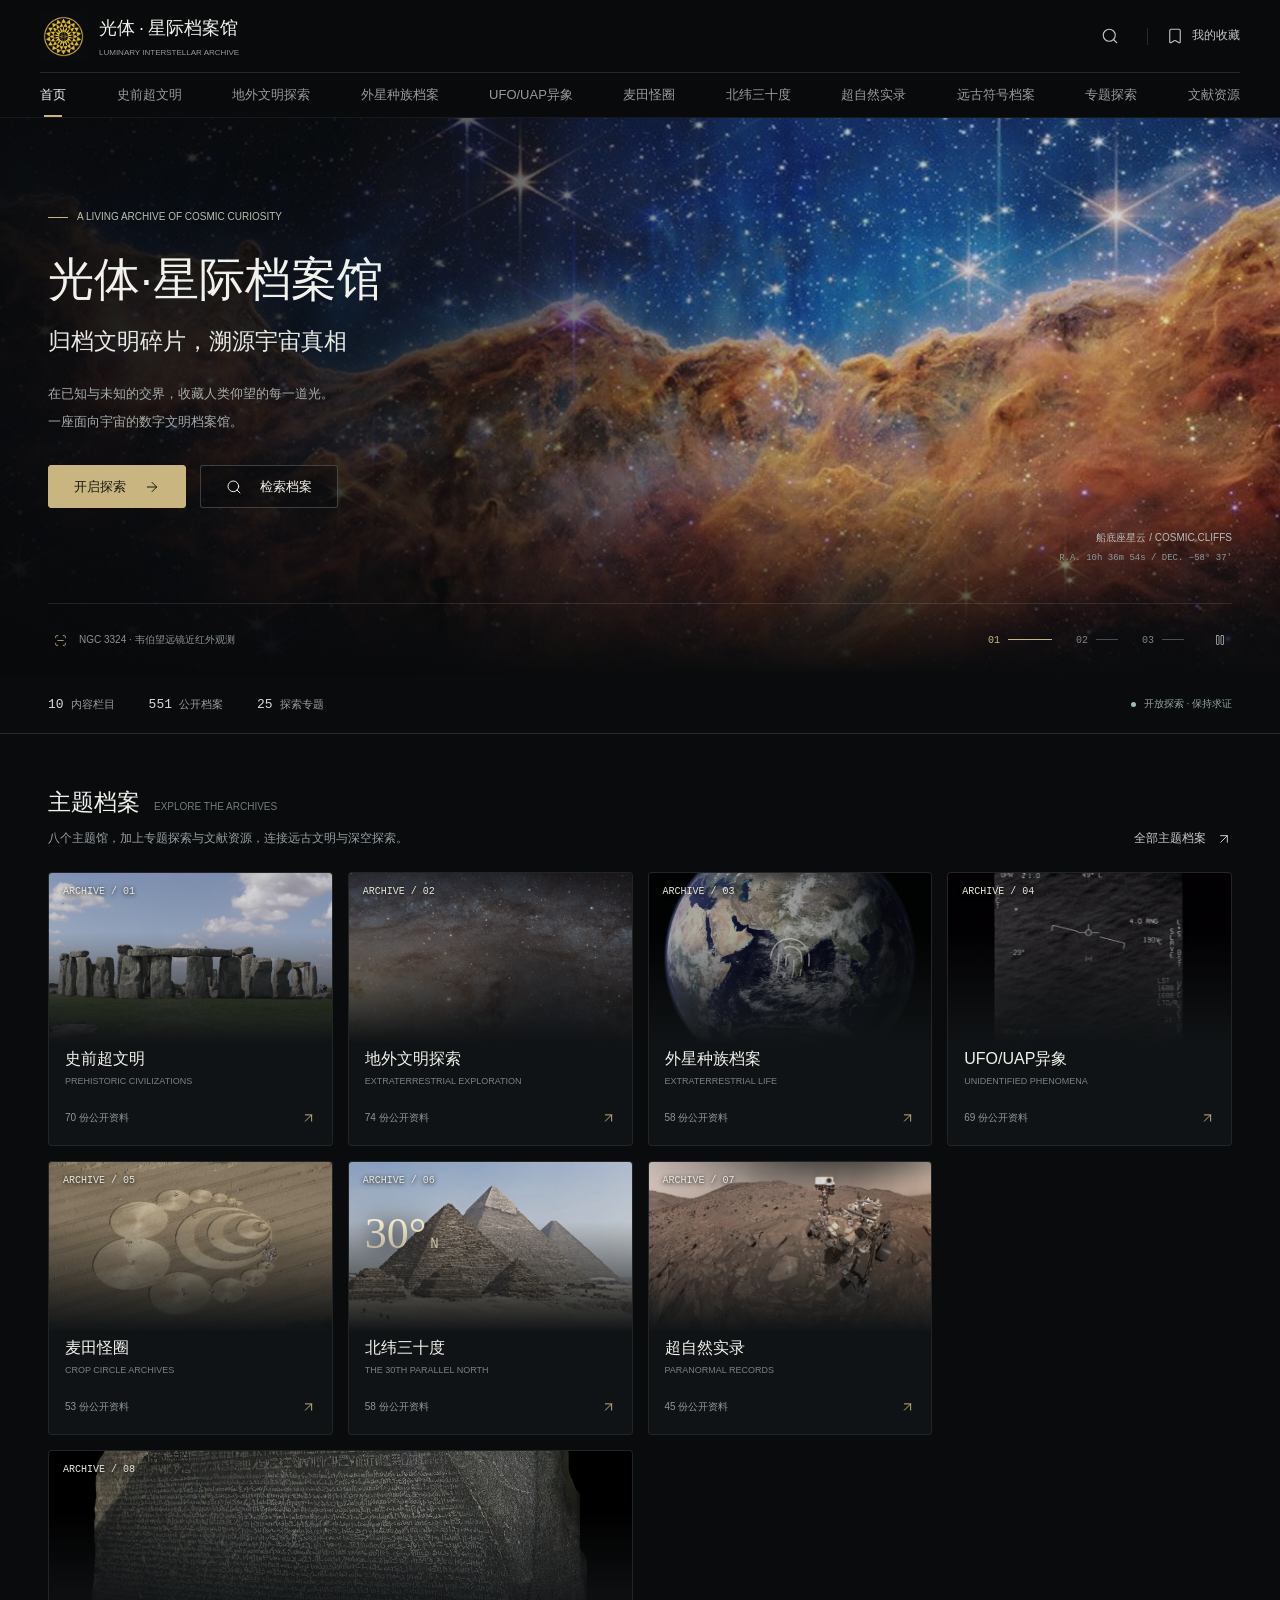
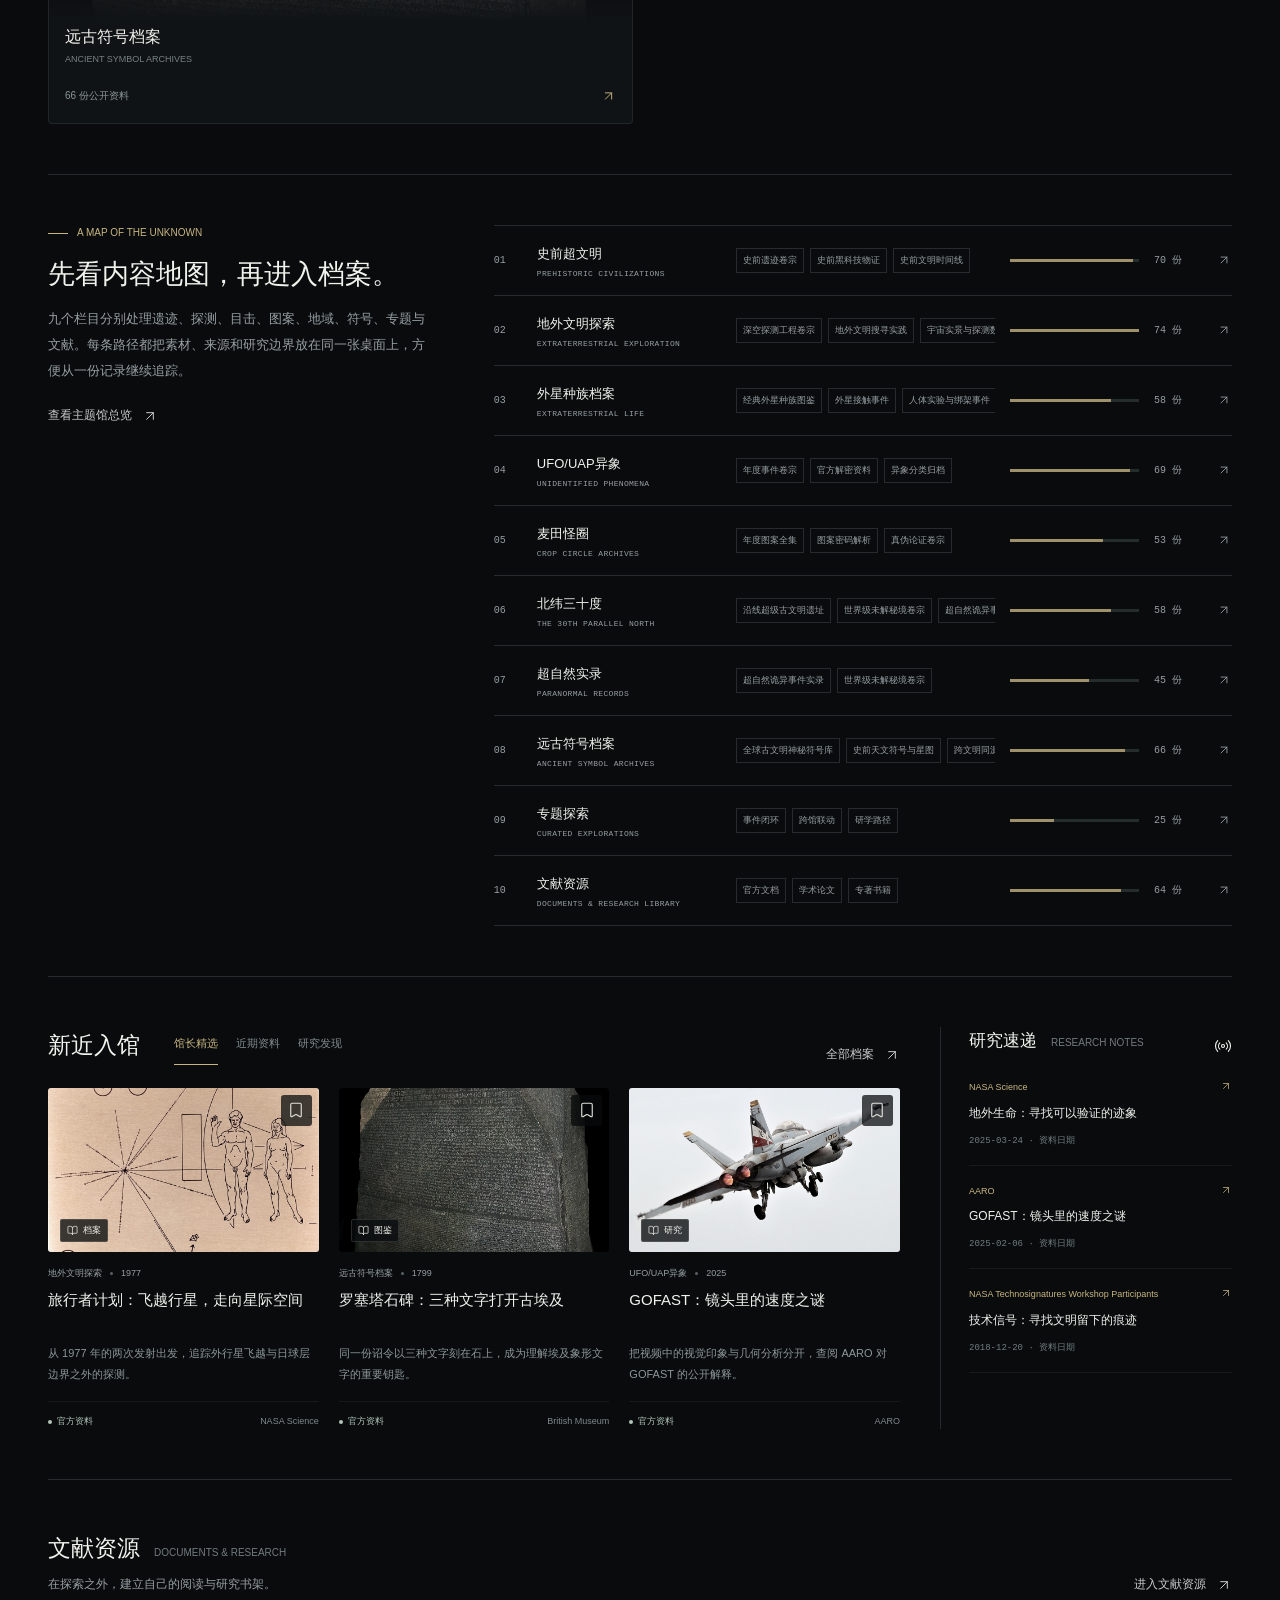
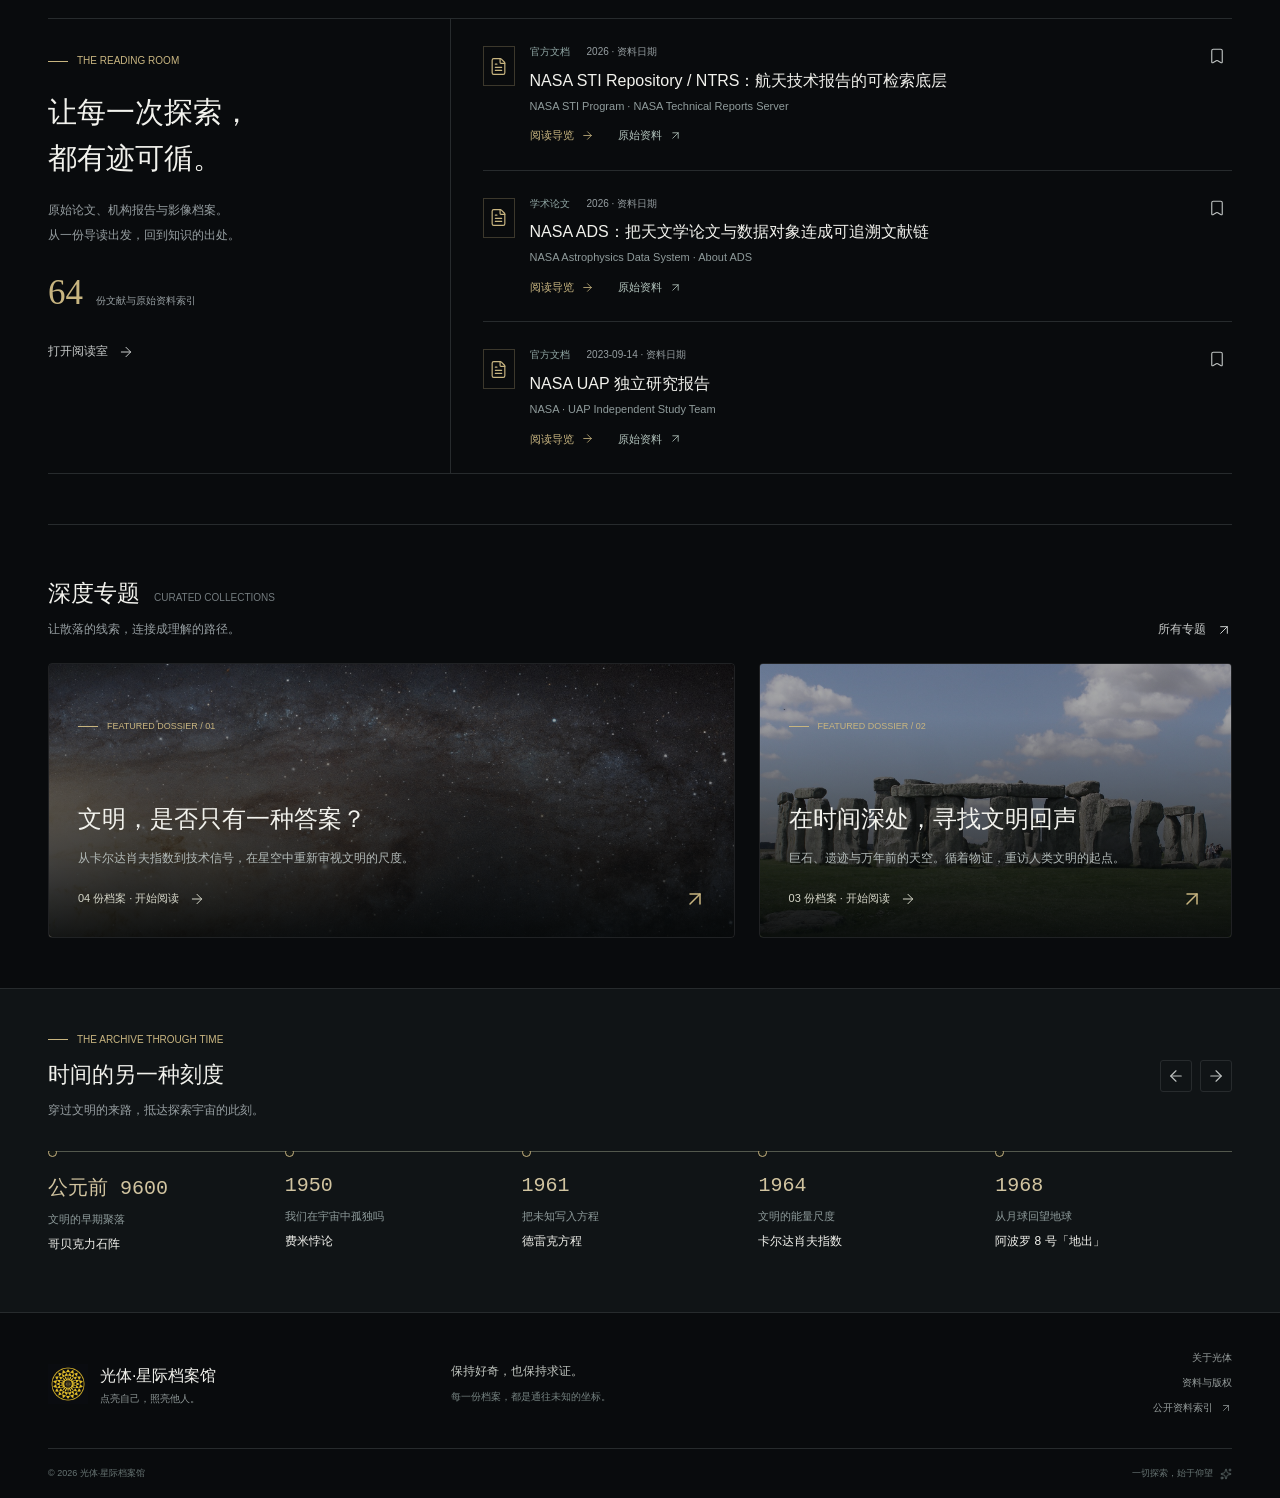
==== index.html @ 973d2d5c "批次I16：九分馆继续补强新增6条档案，全站达551条 - mysteries超自然实录馆 43→45：马托恩毒气狂人（群体心因经典教案）、弹簧腿杰克（报纸时代诞生的第一个都市传说） - beings" ====
<!doctype html>
<html lang="zh-CN">
  <head>
    <meta charset="UTF-8" />
    <meta name="viewport" content="width=device-width, initial-scale=1" />
    <meta name="theme-color" content="#090b0d" />
    <meta
      name="description"
      content="光体·星际档案馆。归档文明碎片，溯源宇宙真相。探索史前文明、地外生命、UAP 与宇宙研究的公开资料。"
    />
    <title>光体·星际档案馆 | LUMINARY INTERSTELLAR ARCHIVE</title>
    <link rel="icon" href="assets/logo.jpg" />
    <link rel="stylesheet" href="styles.css" />
    <script defer src="vendor/lucide.min.js"></script>
    <script defer src="data.js"></script>
    <script defer src="supplement.js"></script>
    <script defer src="content_core_fragment.js"></script>
    <script defer src="content-secondary.js"></script>
    <script defer src="content-coverage.js"></script>
    <script defer src="content-expansion-a.js"></script>
    <script defer src="content-expansion-b.js"></script>
    <script defer src="content-expansion-c.js"></script>
    <script defer src="content-expansion-d.js"></script>
    <script defer src="content-expansion-e.js"></script>
    <script defer src="content-expansion-f.js"></script>
    <script defer src="content-expansion-g.js"></script>
    <script defer src="content-expansion-h.js"></script>
    <script defer src="content-expansion-i.js"></script>
    <script defer src="content-expansion-j.js"></script>
    <script defer src="content-expansion-k.js"></script>
    <script defer src="content-expansion-l.js"></script>
    <script defer src="content-expansion-m.js"></script>
    <script defer src="content-expansion-n.js"></script>
    <script defer src="content-expansion-o.js"></script>
    <script defer src="content-expansion-p.js"></script>
    <script defer src="content-expansion-t.js"></script>
    <script defer src="content-expansion-u.js"></script>
    <script defer src="content-expansion-r.js"></script>
    <script defer src="content-expansion-s.js"></script>
    <script defer src="content-expansion-y.js"></script>
    <script defer src="content-expansion-f3.js"></script>
    <script defer src="content-expansion-z.js"></script>
    <script defer src="content-expansion-b2.js"></script>
    <script defer src="content-expansion-c3.js"></script>
    <script defer src="content-expansion-d3.js"></script>
    <script defer src="content-expansion-g3.js"></script>
    <script defer src="content-expansion-g4.js"></script>
    <script defer src="content-expansion-h3.js"></script>
    <script defer src="content-expansion-h4.js"></script>
    <script defer src="content-expansion-i1.js"></script>
    <script defer src="content-expansion-i2.js"></script>
    <script defer src="content-expansion-i3.js"></script>
    <script defer src="content-expansion-i4.js"></script>
    <script defer src="content-expansion-i5.js"></script>
    <script defer src="content-expansion-i6.js"></script>
    <script defer src="content-expansion-i7.js"></script>
    <script defer src="content-expansion-i8.js"></script>
    <script defer src="content-expansion-i9.js"></script>
    <script defer src="content-expansion-i10.js"></script>
    <script defer src="content-expansion-i11.js"></script>
    <script defer src="content-expansion-i12.js"></script>
    <script defer src="content-expansion-i13.js"></script>
    <script defer src="content-expansion-i14.js"></script>
    <script defer src="content-expansion-i15.js"></script>
    <script defer src="content-expansion-i16.js"></script>
    <script defer src="content-expansion-appendix-d3.js"></script>
    <script defer src="content-expansion-appendix-b2.js"></script>
    <script defer src="content-expansion-appendix-c3.js"></script>
    <script defer src="content-images-registry.js"></script>
    <script defer src="content-merge.js"></script>
    <script defer src="app.js"></script>
  </head>
  <body>
    <a class="skip-link" href="#main">跳至主要内容</a>
    <header class="site-header">
      <div class="header-inner">
        <a class="brand" href="#/" aria-label="光体星际档案馆首页"
          ><img
            src="assets/logo.jpg"
            alt="光体金色几何徽记"
            width="48"
            height="48"
          /><span
            ><strong>光体<span class="brand-dot">·</span>星际档案馆</strong
            ><small>LUMINARY INTERSTELLAR ARCHIVE</small></span
          ></a
        >
        <div class="header-tools">
          <button
            class="icon-button"
            data-action="search"
            title="搜索档案"
            aria-label="搜索档案"
          >
            <i data-lucide="search"></i></button
          ><span class="tool-divider"></span
          ><a class="collection-link" href="#/collection" aria-label="我的收藏" title="我的收藏"
            ><i data-lucide="bookmark"></i><span>我的收藏</span
            ><b id="bookmark-count" hidden>0</b></a
          ><button
            class="icon-button mobile-menu"
            data-action="menu"
            title="展开导航"
            aria-label="展开导航"
            aria-expanded="false"
            aria-controls="mobile-navigation"
          >
            <i data-lucide="menu"></i>
          </button>
        </div>
      </div>
      <nav class="desktop-nav" aria-label="主导航">
        <a href="#/" data-nav="home">首页</a>
        <a href="#/hall/ancient" data-nav="ancient">史前超文明</a>
        <a href="#/hall/theories" data-nav="theories">地外文明探索</a>
        <a href="#/hall/beings" data-nav="beings">外星种族档案</a>
        <a href="#/hall/uap" data-nav="uap">UFO/UAP异象</a>
        <a href="#/hall/circles" data-nav="circles">麦田怪圈</a>
        <a href="#/hall/latitude30" data-nav="latitude30">北纬三十度</a>
        <a href="#/hall/mysteries" data-nav="mysteries">超自然实录</a>
        <a href="#/hall/symbols" data-nav="symbols">远古符号档案</a>
        <a href="#/topics" data-nav="topics">专题探索</a>
        <a href="#/library" data-nav="library">文献资源</a>
      </nav>
      <nav id="mobile-navigation" class="mobile-nav" aria-label="移动导航" hidden>
        <a href="#/" data-nav="home">首页</a>
        <a href="#/hall/ancient" data-nav="ancient">史前超文明</a>
        <a href="#/hall/theories" data-nav="theories">地外文明探索</a>
        <a href="#/hall/beings" data-nav="beings">外星种族档案</a>
        <a href="#/hall/uap" data-nav="uap">UFO/UAP异象</a>
        <a href="#/hall/circles" data-nav="circles">麦田怪圈</a>
        <a href="#/hall/latitude30" data-nav="latitude30">北纬三十度</a>
        <a href="#/hall/mysteries" data-nav="mysteries">超自然实录</a>
        <a href="#/hall/symbols" data-nav="symbols">远古符号档案</a>
        <a href="#/topics" data-nav="topics">专题探索</a>
        <a href="#/library" data-nav="library">文献资源</a>
      </nav>
    </header>
    <main id="main" tabindex="-1"></main>
    <footer class="site-footer">
      <div class="wrap footer-main">
        <a class="brand footer-brand" href="#/"
          ><img src="assets/logo.jpg" alt="" width="40" height="40" /><span
            ><strong>光体·星际档案馆</strong
            ><small>点亮自己，照亮他人。</small></span
          ></a
        >
        <p>
          保持好奇，也保持求证。<br /><span
            >每一份档案，都是通往未知的坐标。</span
          >
        </p>
        <div class="footer-links">
          <button data-action="about">关于光体</button
          ><button data-action="sources">资料与版权</button
          ><a href="#/library"
            >公开资料索引 <i data-lucide="arrow-up-right"></i
          ></a>
        </div>
      </div>
      <div class="wrap footer-bottom">
        <span>© 2026 光体·星际档案馆</span
        ><span>一切探索，始于仰望 <i data-lucide="sparkles"></i></span>
      </div>
    </footer>
    <dialog
      id="search-dialog"
      class="search-dialog"
      aria-labelledby="search-heading"
    >
      <div class="dialog-heading">
        <h2 id="search-heading">检索星际档案</h2>
        <button
          class="icon-button"
          data-action="close-dialog"
          aria-label="关闭搜索"
          title="关闭"
        >
          <i data-lucide="x"></i>
        </button>
      </div>
      <form id="search-form" class="search-form">
        <i data-lucide="search"></i
        ><input
          id="search-input"
          type="search"
          name="q"
          placeholder="搜索文明、事件、研究或关键词"
          autocomplete="off"
          aria-label="搜索关键词"
        /><button
          type="submit"
          class="icon-button"
          aria-label="提交搜索"
          title="搜索"
        >
          <i data-lucide="arrow-right"></i>
        </button>
      </form>
      <div id="search-content"></div>
    </dialog>
    <dialog id="info-dialog" class="info-dialog" aria-labelledby="info-title">
      <div class="dialog-heading">
        <h2 id="info-title"></h2>
        <button
          class="icon-button"
          data-action="close-dialog"
          aria-label="关闭"
          title="关闭"
        >
          <i data-lucide="x"></i>
        </button>
      </div>
      <div id="info-content"></div>
    </dialog>
    <dialog id="media-dialog" class="media-dialog" aria-label="档案图像预览">
      <button
        class="icon-button"
        data-action="close-dialog"
        title="关闭图片"
        aria-label="关闭图片"
      >
        <i data-lucide="x"></i></button
      ><img id="media-image" src="assets/nebula.jpg" alt="" width="1200" height="800" />
      <p id="media-caption"></p>
    </dialog>
    <div id="toast" class="toast" role="status" aria-live="polite"></div>
  <button id="back-to-top" aria-label="返回顶部" title="返回顶部" hidden>↑</button>
  </body>
</html>
---- styles.css ----
@font-face {
  font-family: ArchiveSans;
  src: local("Microsoft YaHei");
  font-display: swap;
}
:root {
  color-scheme: dark;
  --bg: #090b0d;
  --surface: #101315;
  --raised: #171b1e;
  --line: #272b2d;
  --text: #f2f2ed;
  --muted: #979fa2;
  --gold: #c8b580;
  --cyan: #9fbeb8;
  --font: Inter, "Segoe UI", ArchiveSans, "PingFang SC", sans-serif;
}
* {
  box-sizing: border-box;
}
html {
  scroll-behavior: smooth;
  scroll-padding-top: 100px;
}
body {
  margin: 0;
  background: var(--bg);
  color: var(--text);
  font-family: var(--font);
  font-size: 14px;
  line-height: 1.65;
  letter-spacing: 0;
  overflow-x: hidden;
}
button,
input,
select,
textarea {
  font: inherit;
}
a {
  color: inherit;
  text-decoration: none;
}
button {
  cursor: pointer;
  color: inherit;
  background: none;
  border: 0;
}
img {
  display: block;
  width: 100%;
  object-fit: cover;
}
button,
a,
input,
select,
textarea {
  -webkit-tap-highlight-color: transparent;
}
button,
a {
  touch-action: manipulation;
}
button:focus-visible,
a:focus-visible,
input:focus-visible,
select:focus-visible,
textarea:focus-visible {
  outline: 2px solid var(--gold);
  outline-offset: 5px;
}
button:disabled {
  opacity: 0.35;
  cursor: default;
}
::selection {
  background: #716845;
  color: #fff;
}
[hidden] {
  display: none !important;
}
h1,
h2,
h3,
p {
  margin: 0;
}
h1,
h2,
h3 {
  font-weight: 500;
  text-wrap: balance;
  overflow-wrap: anywhere;
}
i,
svg {
  flex-shrink: 0;
}
svg {
  width: 18px;
  height: 18px;
  stroke-width: 1.5;
}
.wrap {
  width: min(1280px, calc(100% - 96px));
  margin: 0 auto;
}
.muted {
  color: var(--muted);
}
.eyebrow {
  font-size: 10px;
  color: var(--gold);
  display: flex;
  align-items: center;
  gap: 9px;
}
.eyebrow::before {
  content: "";
  display: block;
  width: 20px;
  height: 1px;
  background: var(--gold);
}
.text-link {
  display: inline-flex;
  align-items: center;
  gap: 10px;
  font-size: 12px;
  color: #c9cccb;
}
.text-link:hover {
  color: var(--gold);
}
.text-link svg {
  width: 16px;
}
.icon-button {
  display: inline-flex;
  align-items: center;
  justify-content: center;
  width: 38px;
  height: 38px;
  flex-shrink: 0;
  border: 1px solid transparent;
  border-radius: 3px;
  color: #bfc3c2;
}
.icon-button:hover {
  background: #ffffff0a;
  color: var(--gold);
  border-color: #ffffff14;
}
.button {
  display: inline-flex;
  min-height: 43px;
  justify-content: center;
  align-items: center;
  gap: 18px;
  padding: 9px 20px;
  border: 1px solid #777363;
  border-radius: 3px;
  font-size: 13px;
  transition:
    background 0.2s,
    color 0.2s;
}
.button.primary {
  background: var(--gold);
  border-color: var(--gold);
  color: #171911;
}
.button.primary:hover {
  background: #e1cea0;
}
.button.ghost {
  background: #090b0d70;
  border-color: #858c8b66;
}
.button.ghost:hover {
  background: #24282a;
}
.button svg {
  width: 16px;
}
.skip-link {
  position: fixed;
  top: -100px;
  left: 20px;
  background: var(--gold);
  color: #000;
  padding: 10px 20px;
  z-index: 100;
}
.skip-link:focus {
  top: 10px;
}
.site-header {
  background: #090b0df5;
  border-bottom: 1px solid #ffffff10;
  position: sticky;
  top: 0;
  z-index: 40;
  backdrop-filter: blur(18px);
}
.header-inner {
  height: 72px;
  display: flex;
  align-items: center;
  justify-content: space-between;
  gap: 30px;
  width: min(1392px, calc(100% - 80px));
  margin: auto;
}
.brand {
  display: flex;
  align-items: center;
  gap: 12px;
  white-space: nowrap;
}
.brand > img {
  width: 47px;
  height: 47px;
  mix-blend-mode: screen;
}
.brand > span {
  display: flex;
  flex-direction: column;
  gap: 4px;
}
.brand strong {
  font-size: 18px;
  font-weight: 500;
}
.brand small {
  font-size: 8px;
  color: #989a92;
  line-height: 1.2;
}
.brand-dot {
  padding: 0 4px;
}
.desktop-nav {
  display: flex;
  justify-content: space-between;
  gap: 16px;
  width: min(1392px, calc(100% - 80px));
  height: 45px;
  margin: auto;
  border-top: 1px solid var(--line);
}
.desktop-nav a {
  font-size: 13px;
  white-space: nowrap;
  color: #969b9d;
  position: relative;
  display: flex;
  align-items: center;
}
.desktop-nav a:hover,
.desktop-nav a.active {
  color: var(--text);
}
.desktop-nav a.active:after {
  content: "";
  position: absolute;
  bottom: 0;
  left: calc(50% - 9px);
  width: 18px;
  height: 2px;
  background: var(--gold);
}
.header-tools {
  display: flex;
  align-items: center;
  gap: 18px;
}
.tool-divider {
  width: 1px;
  height: 17px;
  background: var(--line);
}
.collection-link {
  display: flex;
  gap: 8px;
  align-items: center;
  font-size: 12px;
  color: #c2c5c3;
}
.collection-link b {
  font-size: 10px;
  color: var(--gold);
}
.mobile-menu {
  display: none;
}
.mobile-nav {
  border-top: 1px solid var(--line);
  padding: 12px 24px;
  display: grid;
  grid-template-columns: repeat(2, minmax(0, 1fr));
  gap: 2px 16px;
  max-height: calc(100svh - 70px);
  overflow-y: auto;
}
.mobile-nav a {
  font-size: 13px;
  color: var(--muted);
  padding: 12px 8px;
  min-width: 0;
  border-bottom: 1px solid var(--line);
}
.mobile-nav a.active { color: var(--gold); }
.hero {
  position: relative;
  min-height: 370px;
  height: clamp(370px, 62svh, 620px);
  isolation: isolate;
  overflow: hidden;
  background: #07090b;
}
.hero-photo {
  position: absolute;
  inset: 0;
  height: 100%;
  width: 100%;
  z-index: -3;
  object-fit: cover;
  object-position: center 45%;
  animation: slow-pan 25s ease-in-out infinite alternate;
}
.hero:before {
  content: "";
  position: absolute;
  inset: 0;
  z-index: -2;
  background:
    linear-gradient(
      90deg,
      #07090bef 0%,
      #07090bc4 28%,
      #07090b35 63%,
      #07090b16 100%
    ),
    linear-gradient(0deg, #090b0d 0%, transparent 35%, #090b0d10 100%);
}
.hero-content {
  height: 100%;
  display: flex;
  flex-direction: column;
  justify-content: center;
  padding-top: 8px;
  padding-bottom: 85px;
  position: relative;
}
.hero .eyebrow {
  color: #babeac;
  font-size: 10px;
  margin-bottom: 23px;
}
.hero h1 {
  font-size: 46px;
  line-height: 1.35;
  font-weight: 500;
  max-width: 720px;
}
.hero-slogan {
  font-size: 23px;
  font-weight: 300;
  color: #e7e9e5;
  margin-top: 12px;
}
.hero-description {
  font-size: 13px;
  color: #a5acab;
  margin-top: 20px;
  line-height: 2.1;
  max-width: 400px;
}
.hero-actions {
  display: flex;
  gap: 14px;
  margin-top: 30px;
}
.hero-actions .button {
  min-width: 138px;
}
.hero-meta {
  position: absolute;
  right: 0;
  bottom: 110px;
  display: flex;
  flex-direction: column;
  text-align: right;
  color: #b7beb9;
  font-size: 10px;
  gap: 5px;
}
.hero-meta span {
  font-family: Consolas, monospace;
  color: #8b999c;
  font-size: 9px;
}
.hero-bottom {
  position: absolute;
  bottom: 0;
  left: 0;
  right: 0;
  display: flex;
  justify-content: space-between;
  align-items: center;
  border-top: 1px solid #ffffff1b;
  padding: 22px 0;
}
.hero-caption {
  font-size: 10px;
  color: #8b9394;
  display: flex;
  align-items: center;
  gap: 12px;
}
.hero-caption svg {
  width: 13px;
  height: 13px;
  color: var(--gold);
}
.slide-controls {
  display: flex;
  gap: 24px;
  align-items: center;
}
.slide-button {
  font:
    10px Consolas,
    monospace;
  color: #7c8587;
  padding: 8px 0;
  position: relative;
}
.slide-button:after {
  content: "";
  height: 1px;
  width: 22px;
  display: inline-block;
  background: #465050;
  margin-left: 8px;
  vertical-align: middle;
}
.slide-button.active {
  color: var(--gold);
}
.slide-button.active:after {
  background: var(--gold);
  width: 44px;
}
.pause-slide {
  width: 24px;
  height: 28px;
}
.pause-slide svg {
  width: 12px;
  height: 12px;
}
.hero-marker {
  position: absolute;
  right: 12%;
  top: 27%;
  height: 22px;
  width: 22px;
  border: 1px solid #ffffff28;
  border-radius: 50%;
  display: grid;
  place-items: center;
  color: #ffffff70;
}
.hero-marker svg {
  width: 11px;
  height: 11px;
}
.hero-marker:after {
  content: "NGC 3324";
  position: absolute;
  left: 31px;
  top: 0;
  white-space: nowrap;
  font:
    9px Consolas,
    monospace;
  color: #cad5d080;
}
.index-strip {
  border-bottom: 1px solid var(--line);
}
.index-inner {
  display: flex;
  align-items: center;
  justify-content: space-between;
  min-height: 57px;
  gap: 25px;
}
.index-stats {
  display: flex;
  align-items: center;
  gap: 34px;
  font-size: 11px;
  color: var(--muted);
}
.index-stats b {
  font-family: Consolas, monospace;
  font-size: 13px;
  color: #dbded8;
  font-weight: 400;
  padding-right: 7px;
}
.archive-status {
  display: flex;
  gap: 8px;
  align-items: center;
  color: #94a69f;
  font-size: 10px;
}
.status-dot {
  width: 5px;
  height: 5px;
  border-radius: 50%;
  background: #9ebdae;
}
.section {
  padding: 50px 0;
}
.section-heading {
  display: flex;
  justify-content: space-between;
  align-items: flex-end;
  gap: 20px;
  margin-bottom: 23px;
}
.section-heading h2 {
  font-size: 23px;
  display: flex;
  align-items: baseline;
  gap: 14px;
}
.section-heading h2 small {
  color: #737b7e;
  font-size: 10px;
  font-weight: 400;
}
.section-heading p {
  font-size: 12px;
  color: var(--muted);
  margin-top: 7px;
}
.hall-grid {
  display: grid;
  grid-template-columns: repeat(4, minmax(0, 1fr));
  gap: 15px;
}
.hall-card {
  position: relative;
  min-width: 0;
  overflow: hidden;
  border-radius: 4px;
  background: var(--surface);
  border: 1px solid #ffffff13;
  min-height: 260px;
  transition:
    transform 0.25s,
    border-color 0.25s;
}
.hall-card:hover {
  transform: translateY(-5px);
  border-color: #b1a17470;
}
.hall-photo {
  height: 149px;
  overflow: hidden;
  position: relative;
}
.hall-photo:after {
  content: "";
  position: absolute;
  inset: 0;
  background: linear-gradient(0deg, var(--surface), transparent 65%);
}
.hall-photo img {
  height: 100%;
  filter: saturate(0.6) brightness(0.86);
  transition: transform 0.6s;
}
.hall-card:hover img {
  transform: scale(1.06);
  filter: saturate(0.85) brightness(1);
}
.hall-number {
  position: absolute;
  left: 14px;
  top: 13px;
  font:
    10px Consolas,
    monospace;
  color: #e7e7db;
  z-index: 1;
  text-shadow: 0 1px 4px black;
}
.hall-photo .hall-symbol {
  position: absolute;
  inset: 0;
  display: grid;
  place-items: center;
  background: #090b0d32;
}
.hall-symbol svg {
  width: 46px;
  height: 46px;
  color: #d5d8cbaa;
  stroke-width: 0.8;
}
.hall-body {
  padding: 2px 16px 18px;
  position: relative;
}
.hall-body h3 {
  font-size: 15px;
  line-height: 1.7;
}
.hall-body > p {
  font-size: 9px;
  color: #778183;
  margin-top: 2px;
}
.hall-footer {
  display: flex;
  justify-content: space-between;
  align-items: center;
  font-size: 10px;
  color: #8c9797;
  margin-top: 20px;
}
.hall-footer svg {
  width: 15px;
  color: var(--gold);
}
.section-rule {
  border-top: 1px solid var(--line);
}
.hall-latitude {
  position: absolute;
  top: 46px;
  left: 16px;
  font:
    44px Georgia,
    serif;
  color: #f4e8c8;
  text-shadow: 0 2px 22px #000;
}
.hall-latitude small {
  font:
    14px Consolas,
    monospace;
  margin-left: 4px;
}
.library-overview {
  display: grid;
  grid-template-columns: 0.85fr 1.65fr;
  border-top: 1px solid var(--line);
  border-bottom: 1px solid var(--line);
}
.library-editorial {
  padding: 34px 38px 34px 0;
  border-right: 1px solid var(--line);
}
.library-editorial h3 {
  font-size: 29px;
  line-height: 1.6;
  margin-top: 19px;
}
.library-editorial > p {
  font-size: 12px;
  color: var(--muted);
  line-height: 2.1;
  margin-top: 17px;
}
.library-total {
  display: flex;
  align-items: baseline;
  gap: 13px;
  margin: 24px 0 26px;
}
.library-total strong {
  font:
    35px Georgia,
    serif;
  color: var(--gold);
}
.library-total span {
  font-size: 10px;
  color: var(--muted);
}
.library-featured {
  padding-left: 32px;
  display: grid;
}
.document-card {
  display: flex;
  align-items: flex-start;
  gap: 20px;
  padding: 26px 0;
  border-bottom: 1px solid var(--line);
  position: relative;
}
.document-card:last-child {
  border-bottom: 0;
}
.document-symbol {
  color: var(--gold);
  width: 39px;
  height: 48px;
  border: 1px solid #c8b58044;
  display: grid;
  place-items: center;
  flex-shrink: 0;
  margin-top: 2px;
}
.document-symbol svg {
  width: 19px;
  height: 19px;
}
.document-content {
  flex: 1;
  min-width: 0;
}
.document-meta {
  font-size: 10px;
  color: #91a7a5;
  display: flex;
  gap: 17px;
  align-items: center;
}
.document-meta > span:last-child {
  color: var(--muted);
}
.document-card h3 {
  font-size: 18px;
  line-height: 1.7;
  margin: 8px 0 5px;
}
.document-card h3 a:hover {
  color: var(--gold);
}
.document-source {
  color: #8f9b9b;
  font-size: 11px;
  line-height: 1.8;
  overflow-wrap: anywhere;
}
.document-summary {
  margin-top: 13px;
  color: #a4b1af;
  font-size: 12px;
  line-height: 2;
  max-width: 750px;
}
.document-actions {
  display: flex;
  flex-wrap: wrap;
  gap: 24px;
  margin-top: 15px;
}
.document-actions a {
  display: inline-flex;
  gap: 7px;
  align-items: center;
  font-size: 11px;
  color: var(--gold);
}
.document-actions a:last-child {
  color: #b3c4bd;
}
.document-actions a:hover {
  color: #f3e2b4;
}
.document-actions svg {
  width: 13px;
  height: 13px;
}
.document-card > .bookmark-button {
  margin: -3px 0 0 3px;
  width: 30px;
  height: 30px;
}
.document-card.compact {
  padding: 25px 0;
  gap: 15px;
}
.document-card.compact h3 {
  font-size: 16px;
  margin: 6px 0 3px;
}
.document-card.compact .document-actions {
  margin-top: 10px;
}
.document-card.compact .document-symbol {
  width: 32px;
  height: 40px;
}
.document-list {
  border-top: 1px solid var(--line);
}
.catalog-nav .catalog-library-link {
  margin-top: 15px;
  border-top: 1px solid var(--line);
  padding-top: 20px;
}
.catalog-library-link svg {
  width: 14px;
  height: 14px;
}
.latitude-introduction {
  margin-top: 28px;
  display: grid;
  grid-template-columns: 250px 1fr;
  border: 1px solid var(--line);
  border-radius: 4px;
  background: #101618;
  overflow: hidden;
}
.latitude-coordinate {
  padding: 30px;
  display: flex;
  flex-direction: column;
  justify-content: center;
  gap: 17px;
  background:
    linear-gradient(135deg, #162127cc, #0b1015dd),
    url("assets/earth.jpg") center/cover;
  border-right: 1px solid var(--line);
}
.latitude-coordinate > span {
  font-size: 10px;
  color: #acb6b0;
}
.latitude-coordinate > span:first-child {
  font-family: Consolas, monospace;
  color: var(--gold);
}
.latitude-coordinate strong {
  font:
    66px Georgia,
    serif;
  color: #ded1ac;
}
.latitude-coordinate strong small {
  font:
    23px Consolas,
    monospace;
  margin-left: 8px;
}
.latitude-context {
  padding: 30px 34px;
}
.latitude-context h2 {
  font-size: 23px;
  margin-top: 14px;
}
.latitude-context > p {
  max-width: 770px;
  color: #9caeaa;
  font-size: 12px;
  line-height: 2.1;
  margin-top: 12px;
}
.latitude-stops {
  display: flex;
  gap: 22px;
  flex-wrap: wrap;
  margin-top: 22px;
}
.latitude-stops a {
  display: flex;
  align-items: center;
  gap: 6px;
  color: var(--gold);
  font-size: 11px;
}
.latitude-stops svg {
  width: 13px;
  height: 13px;
}
@media (max-width: 960px) {
  .library-overview {
    grid-template-columns: 0.9fr 1.5fr;
  }
  .library-editorial {
    padding-right: 25px;
  }
  .library-editorial h3 {
    font-size: 25px;
  }
  .library-featured {
    padding-left: 24px;
  }
  .document-card.compact h3 {
    font-size: 14px;
  }
  .document-card.compact .document-symbol {
    display: none;
  }
  .latitude-introduction {
    grid-template-columns: 200px 1fr;
  }
  .latitude-context {
    padding: 25px;
  }
}
@media (max-width: 700px) {
  .library-overview {
    grid-template-columns: 1fr;
  }
  .library-editorial {
    padding: 25px 0;
    border-right: 0;
    border-bottom: 1px solid var(--line);
  }
  .library-editorial h3 {
    font-size: 25px;
    margin-top: 15px;
  }
  .library-editorial > p {
    font-size: 11px;
    margin-top: 13px;
  }
  .library-total {
    margin: 18px 0 20px;
  }
  .library-total strong {
    font-size: 28px;
  }
  .library-featured {
    padding-left: 0;
  }
  .document-card,
  .document-card.compact {
    gap: 10px;
    padding: 23px 0;
  }
  .document-card h3,
  .document-card.compact h3 {
    font-size: 14px;
  }
  .document-meta {
    gap: 13px;
    font-size: 9px;
  }
  .document-card .document-symbol {
    display: none;
  }
  .document-card .document-source {
    font-size: 10px;
  }
  .document-actions {
    gap: 20px;
  }
  .document-actions a {
    font-size: 10px;
  }
  .document-summary {
    font-size: 11px;
  }
  .document-card > .bookmark-button {
    width: 27px;
    height: 27px;
  }
  .catalog-nav .catalog-library-link {
    margin: 0;
    border-top: 0;
    padding-top: 7px;
    gap: 6px;
  }
  .latitude-introduction {
    grid-template-columns: 1fr;
    margin-top: 20px;
  }
  .latitude-coordinate {
    padding: 22px;
    border-right: 0;
    border-bottom: 1px solid var(--line);
    gap: 10px;
  }
  .latitude-coordinate strong {
    font-size: 50px;
  }
  .latitude-context {
    padding: 22px;
  }
  .latitude-context h2 {
    font-size: 18px;
  }
  .latitude-context > p {
    font-size: 11px;
  }
  .latitude-stops {
    gap: 15px;
    margin-top: 17px;
  }
  .latitude-stops a {
    font-size: 10px;
  }
}
.home-columns {
  display: grid;
  grid-template-columns: minmax(0, 1fr) 292px;
  gap: 40px;
}
.feed-title {
  display: flex;
  align-items: center;
  gap: 14px;
}
.feed-tabs {
  display: flex;
  gap: 18px;
  margin-left: 20px;
  align-self: stretch;
}
.feed-tabs button {
  font-size: 11px;
  color: #828b8c;
  border-bottom: 1px solid transparent;
  padding: 0 0 4px;
}
.feed-tabs button.active {
  color: var(--gold);
  border-color: var(--gold);
}
.card-grid {
  display: grid;
  grid-template-columns: repeat(3, minmax(0, 1fr));
  gap: 20px;
}
.archive-card {
  min-width: 0;
  position: relative;
}
.archive-image-link {
  position: relative;
  display: block;
  overflow: hidden;
  border-radius: 3px;
  background: #15191b;
  aspect-ratio: 1.65;
}
.archive-image-link > img {
  height: 100%;
  filter: saturate(0.7);
  transition: transform 0.5s;
}
.archive-image-link:hover > img {
  transform: scale(1.045);
}
.image-type {
  position: absolute;
  left: 12px;
  bottom: 10px;
  background: #0a0d0fc9;
  border: 1px solid #ffffff20;
  padding: 3px 6px;
  font-size: 9px;
  display: flex;
  align-items: center;
  gap: 5px;
  border-radius: 2px;
}
.image-type svg {
  width: 11px;
  height: 11px;
}
.archive-card > .bookmark-button {
  position: absolute;
  right: 7px;
  top: 7px;
  background: #080a0bbb;
  width: 31px;
  height: 31px;
  color: #e1e3dc;
}
.bookmark-button.saved {
  color: var(--gold);
}
.bookmark-button.saved svg {
  fill: #c8b58040;
}
.archive-card .meta {
  display: flex;
  align-items: center;
  gap: 8px;
  margin-top: 14px;
  font-size: 9px;
  color: var(--muted);
}
.meta .separator {
  width: 3px;
  height: 3px;
  border-radius: 50%;
  background: #596365;
}
.archive-card h3 {
  font-size: 15px;
  line-height: 1.6;
  margin-top: 7px;
  min-height: 48px;
}
.archive-card h3 a:hover {
  color: var(--gold);
}
.archive-card .summary {
  font-size: 11px;
  line-height: 1.9;
  color: #8d9799;
  margin-top: 7px;
  display: -webkit-box;
  -webkit-line-clamp: 2;
  -webkit-box-orient: vertical;
  overflow: hidden;
}
.archive-bottom {
  display: flex;
  align-items: center;
  justify-content: space-between;
  gap: 8px;
  margin-top: 17px;
  padding-top: 12px;
  border-top: 1px solid #ffffff0e;
  color: #7f898b;
  font-size: 9px;
}
.evidence {
  display: inline-flex;
  gap: 5px;
  align-items: center;
  font-size: 9px;
  color: #b1c5b8;
  white-space: nowrap;
}
.evidence:before {
  content: "";
  width: 4px;
  height: 4px;
  background: currentColor;
  border-radius: 50%;
}
.evidence.theory {
  color: #aeb7cb;
}
.evidence.claim {
  color: #c5b58e;
}
.research-aside {
  border-left: 1px solid var(--line);
  padding-left: 28px;
}
.research-aside .section-heading {
  margin-bottom: 7px;
}
.research-aside h2 {
  font-size: 17px;
}
.research-item {
  padding: 18px 0;
  border-bottom: 1px solid #ffffff10;
  display: block;
}
.research-item .source {
  font-size: 9px;
  color: var(--gold);
  display: flex;
  justify-content: space-between;
  gap: 6px;
}
.research-item h3 {
  font-size: 12px;
  line-height: 1.9;
  margin-top: 7px;
}
.research-item:hover h3 {
  color: var(--gold);
}
.research-item .source svg {
  width: 12px;
  height: 12px;
}
.research-date {
  font:
    9px Consolas,
    monospace;
  color: #717d7f;
  margin-top: 9px;
}
.topic-grid {
  display: grid;
  grid-template-columns: 1.45fr 1fr;
  gap: 24px;
}
.topic-card {
  display: block;
  position: relative;
  overflow: hidden;
  min-height: 275px;
  border: 1px solid #ffffff18;
  border-radius: 4px;
  isolation: isolate;
}
.topic-card > img {
  position: absolute;
  inset: 0;
  width: 100%;
  height: 100%;
  z-index: -2;
  filter: saturate(0.65);
  transition: transform 0.8s;
}
.topic-card:after {
  content: "";
  position: absolute;
  inset: 0;
  background: linear-gradient(0deg, #050809ec 0%, #05080955 80%);
  z-index: -1;
}
.topic-card:hover > img {
  transform: scale(1.035);
}
.topic-content {
  height: 100%;
  padding: 29px;
  display: flex;
  flex-direction: column;
  justify-content: flex-end;
  align-items: flex-start;
}
.topic-content .eyebrow {
  font-size: 9px;
  margin-bottom: 65px;
}
.topic-content h3 {
  font-size: 24px;
}
.topic-content > p {
  font-size: 12px;
  color: #b3bbb9;
  max-width: 420px;
  margin-top: 8px;
  line-height: 1.9;
}
.topic-content .text-link {
  margin-top: 20px;
  font-size: 11px;
  color: #d6d7c9;
}
.topic-card .topic-arrow {
  position: absolute;
  bottom: 26px;
  right: 27px;
  color: var(--gold);
  width: 24px;
  height: 24px;
}
.timeline-band {
  border-top: 1px solid var(--line);
  border-bottom: 1px solid var(--line);
  padding: 43px 0 39px;
  background: #101416;
}
.timeline-top {
  display: flex;
  justify-content: space-between;
  align-items: center;
  gap: 25px;
}
.timeline-top h2 {
  font-size: 22px;
}
.timeline-top p {
  font-size: 12px;
  color: var(--muted);
  margin-top: 8px;
}
.timeline-controls {
  display: flex;
  gap: 8px;
}
.timeline-controls button {
  border-color: var(--line);
  width: 32px;
  height: 32px;
}
.timeline-track {
  display: flex;
  overflow-x: auto;
  gap: 0;
  scrollbar-width: thin;
  scrollbar-color: #4e5247 #15191a;
  margin-top: 30px;
  scroll-snap-type: x mandatory;
  cursor: grab;
  user-select: none;
  padding-bottom: 15px;
}
.time-point {
  position: relative;
  flex: 0 0 20%;
  min-width: 175px;
  border-top: 1px solid #53584d;
  padding: 22px 15px 3px 0;
  scroll-snap-align: start;
}
.time-point:before {
  content: "";
  width: 7px;
  height: 7px;
  border: 1px solid var(--gold);
  background: #151916;
  position: absolute;
  top: -4px;
  left: 0;
  border-radius: 50%;
}
.time-point .year {
  font:
    20px Consolas,
    monospace;
  color: #d1c4a0;
}
.time-point p {
  font-size: 11px;
  color: #8e9b9b;
  margin-top: 9px;
}
.time-point a {
  font-size: 12px;
  display: block;
  margin-top: 7px;
}
.time-point a:hover {
  color: var(--gold);
}
.site-footer {
  padding: 37px 0 0;
  background: #090b0d;
}
.footer-main {
  display: grid;
  grid-template-columns: 1fr 1fr 1fr;
  align-items: center;
  gap: 25px;
  padding-bottom: 31px;
}
.footer-brand strong {
  font-size: 16px;
}
.footer-brand small {
  font-size: 10px;
  color: #8f9897;
}
.footer-brand > img {
  width: 40px;
  height: 40px;
}
.footer-main > p {
  font-size: 12px;
  color: #c1c6c0;
  line-height: 2.1;
}
.footer-main > p span {
  font-size: 10px;
  color: #758280;
}
.footer-links {
  display: flex;
  flex-direction: column;
  gap: 8px;
  align-items: flex-end;
}
.footer-links a,
.footer-links button {
  font-size: 10px;
  color: #969d9c;
  padding: 0;
}
.footer-links a {
  display: flex;
  align-items: center;
  gap: 7px;
}
.footer-links svg {
  width: 12px;
}
.footer-bottom {
  border-top: 1px solid var(--line);
  display: flex;
  justify-content: space-between;
  padding: 17px 0;
  font-size: 9px;
  color: #677473;
}
.footer-bottom > span:last-child {
  display: flex;
  align-items: center;
  gap: 7px;
}
.footer-bottom svg {
  width: 12px;
  height: 12px;
}
.page-head {
  padding: 38px 0 31px;
  border-bottom: 1px solid var(--line);
  position: relative;
}
.breadcrumbs {
  display: flex;
  align-items: center;
  gap: 9px;
  flex-wrap: wrap;
  color: #818d8e;
  font-size: 11px;
  margin-bottom: 25px;
}
.breadcrumbs a:hover {
  color: var(--gold);
}
.breadcrumbs svg {
  width: 12px;
  height: 12px;
}
.page-head h1 {
  font-size: 32px;
}
.page-head .eyebrow {
  margin-bottom: 10px;
}
.page-head p {
  font-size: 13px;
  color: #9da7a7;
  margin-top: 12px;
  max-width: 690px;
  line-height: 1.9;
}
.page-head .count {
  font:
    12px Consolas,
    monospace;
  color: var(--gold);
  margin-left: 13px;
}
.catalog-shell {
  display: grid;
  grid-template-columns: 184px minmax(0, 1fr);
  gap: 40px;
  padding-top: 30px;
  padding-bottom: 70px;
  min-height: 540px;
}
.catalog-sidebar {
  border-right: 1px solid var(--line);
  padding-right: 20px;
}
.catalog-sidebar h2 {
  font-size: 11px;
  color: #7e8b8c;
  margin: 0 0 12px 11px;
}
.catalog-nav {
  display: flex;
  flex-direction: column;
  gap: 5px;
}
.catalog-nav a {
  padding: 10px 11px;
  color: #a3aeb0;
  font-size: 12px;
  border-left: 2px solid transparent;
  display: flex;
  gap: 10px;
  align-items: center;
}
.catalog-nav a span {
  font:
    10px Consolas,
    monospace;
  color: #697676;
}
.catalog-nav a.active {
  border-color: var(--gold);
  background: #c8b5800b;
  color: var(--gold);
}
.catalog-nav a:hover {
  color: var(--gold);
}
.sidebar-note {
  border-top: 1px solid var(--line);
  margin-top: 28px;
  padding: 18px 10px;
  color: #727f81;
  font-size: 10px;
  line-height: 1.9;
}
.sidebar-note svg {
  color: var(--gold);
  display: block;
  margin-bottom: 10px;
}
.catalog-toolbar {
  display: flex;
  justify-content: space-between;
  gap: 15px;
  align-items: center;
  flex-wrap: wrap;
  margin-bottom: 24px;
}
.catalog-filters {
  display: flex;
  gap: 10px;
  flex-wrap: wrap;
}
.catalog-filters label {
  display: flex;
  align-items: center;
  gap: 6px;
  font-size: 11px;
  color: #899798;
}
.catalog-filters select {
  background: #111719;
  border: 1px solid var(--line);
  border-radius: 3px;
  padding: 7px 23px 7px 10px;
  font-size: 11px;
  color: #c4cdca;
  min-height: 34px;
  max-width: 150px;
}
.catalog-sort {
  display: flex;
  align-items: center;
  gap: 10px;
  color: #82918f;
  font-size: 10px;
}
.catalog-sort select {
  background: transparent;
  color: #b7c1bd;
  border: 0;
  padding: 6px;
  font-size: 11px;
  max-width: 140px;
}
.catalog-sort select option {
  background: #14191a;
}
.catalog-main .card-grid {
  row-gap: 33px;
}
.catalog-result {
  font-size: 11px;
  color: var(--muted);
  margin-bottom: 19px;
}
.reset-filter {
  color: var(--gold);
  font-size: 11px;
  text-decoration: underline;
}
.empty-state {
  text-align: center;
  padding: 80px 20px;
  grid-column: 1/-1;
}
.empty-state > svg {
  width: 40px;
  height: 40px;
  color: #6c7a76;
  margin-bottom: 18px;
}
.empty-state h2 {
  font-size: 20px;
}
.empty-state p {
  font-size: 12px;
  color: var(--muted);
  margin: 12px auto 25px;
}
.collection-tabs {
  display: flex;
  gap: 30px;
  margin-top: 27px;
}
.collection-tabs a {
  padding: 10px 0;
  color: #8e9d9b;
  font-size: 13px;
  border-bottom: 2px solid transparent;
}
.collection-tabs a.active {
  color: var(--gold);
  border-color: var(--gold);
}
.collection-main {
  padding: 35px 0 70px;
  min-height: 430px;
}
.collection-main .card-grid {
  grid-template-columns: repeat(4, minmax(0, 1fr));
  row-gap: 35px;
}
.topics-page .topic-grid {
  grid-template-columns: repeat(2, minmax(0, 1fr));
  row-gap: 26px;
}
.topics-page .topic-card {
  min-height: 310px;
}
.halls-page .hall-grid {
  grid-template-columns: repeat(3, minmax(0, 1fr));
}
.halls-page .hall-photo {
  height: 210px;
}
.halls-page .hall-body {
  padding: 5px 23px 23px;
}
.halls-page .hall-body h3 {
  font-size: 21px;
}
.halls-page .hall-body > p {
  font-size: 11px;
}
.halls-page .hall-footer {
  margin-top: 19px;
}
.detail-page {
  padding-top: 27px;
}
.detail-layout {
  display: grid;
  grid-template-columns: minmax(0, 1fr) 265px;
  gap: 53px;
  padding-bottom: 70px;
}
.detail-main {
  min-width: 0;
}
.detail-main > .eyebrow {
  margin: 10px 0 15px;
}
.detail-title {
  font-size: 33px;
  line-height: 1.5;
  max-width: 800px;
}
.detail-subtitle {
  font-size: 13px;
  color: #8c9a9d;
  margin-top: 11px;
}
.detail-meta {
  display: flex;
  flex-wrap: wrap;
  gap: 20px;
  align-items: center;
  margin: 20px 0 26px;
  font-size: 11px;
  color: var(--muted);
}
.detail-media {
  position: relative;
  display: block;
  width: 100%;
  aspect-ratio: 1.95;
  overflow: hidden;
  border-radius: 3px;
  padding: 0;
}
.detail-media > img {
  height: 100%;
  transition: transform 0.5s;
}
.detail-media:hover > img {
  transform: scale(1.025);
}
.detail-media > .icon-button {
  position: absolute;
  right: 12px;
  bottom: 12px;
  background: #0a1114aa;
}
.detail-video {
  width: 100%;
  max-height: 550px;
  aspect-ratio: 4 / 3;
  display: block;
  background: #000;
  border-radius: 3px;
  object-fit: contain;
}
.image-credit {
  font-size: 9px;
  color: #778587;
  margin: 9px 0 27px;
  line-height: 1.8;
}
.article-intro {
  font-size: 16px;
  color: #ced4cf;
  line-height: 2;
  border-left: 2px solid var(--gold);
  padding: 2px 0 2px 20px;
  margin: 20px 0 29px;
}
.article-body h2 {
  font-size: 20px;
  margin: 28px 0 12px;
}
.article-body p {
  color: #a4b1af;
  font-size: 14px;
  line-height: 2.15;
  margin: 0 0 17px;
}
.article-deep-reading {
  margin-top: 34px;
  padding-top: 25px;
  border-top: 1px solid var(--line);
}
.article-deep-reading > .eyebrow {
  display: block;
  color: var(--gold);
  margin-bottom: 8px;
}
.article-chapter {
  padding: 20px 0 2px;
  border-top: 1px solid #ffffff12;
}
.article-chapter:first-of-type {
  border-top: 0;
  padding-top: 5px;
}
.article-chapter h2 {
  font-size: 18px;
  line-height: 1.45;
  margin: 0 0 11px;
  color: #d9ddd5;
}
.article-body a {
  color: var(--gold);
  text-decoration: underline;
  text-underline-offset: 4px;
}
.article-evidence {
  padding: 20px 0;
  border-top: 1px solid var(--line);
  border-bottom: 1px solid var(--line);
  margin: 30px 0;
}
.article-evidence h2 {
  font-size: 15px;
  margin: 0 0 9px;
}
.article-evidence p {
  font-size: 12px;
  color: #94a4a0;
  line-height: 2;
}
.source-link {
  display: flex;
  gap: 13px;
  padding: 16px 0;
  border-bottom: 1px solid var(--line);
  align-items: flex-start;
  color: #c7d0c9;
}
.source-link > span {
  font:
    11px Consolas,
    monospace;
  color: var(--gold);
  margin-top: 3px;
}
.source-link > div {
  flex: 1;
  font-size: 12px;
  min-width: 0;
}
.source-link small {
  display: block;
  font-size: 10px;
  color: #849490;
  margin-top: 5px;
  overflow-wrap: anywhere;
}
.source-link svg {
  width: 16px;
  margin-top: 4px;
}
.source-link:hover {
  color: var(--gold);
}
.article-tags {
  display: flex;
  gap: 10px;
  flex-wrap: wrap;
  margin-top: 26px;
}
.article-tags a {
  font-size: 10px;
  color: #b4bfb5;
  padding: 4px 0;
  margin-right: 7px;
}
.detail-aside {
  padding-top: 18px;
}
.aside-sticky {
  position: sticky;
  top: 117px;
}
.detail-id {
  font:
    11px Consolas,
    monospace;
  color: var(--gold);
  padding-bottom: 16px;
  border-bottom: 1px solid var(--line);
}
.detail-facts {
  margin: 8px 0 24px;
}
.detail-facts > div {
  display: flex;
  justify-content: space-between;
  gap: 12px;
  padding: 10px 0;
  font-size: 11px;
}
.detail-facts dt {
  color: #859591;
}
.detail-facts dd {
  margin: 0;
  color: #bbc8bf;
  text-align: right;
}
.detail-actions {
  display: grid;
  gap: 10px;
}
.detail-actions .button {
  width: 100%;
  font-size: 12px;
  gap: 10px;
}
.detail-actions .saved {
  background: #c8b58020;
  color: var(--gold);
}
.aside-related {
  margin-top: 35px;
  border-top: 1px solid var(--line);
  padding-top: 24px;
}
.aside-related h2 {
  font-size: 15px;
  margin-bottom: 5px;
}
.aside-related > a {
  display: flex;
  gap: 12px;
  align-items: center;
  padding: 15px 0;
  border-bottom: 1px solid #ffffff0d;
  font-size: 11px;
  line-height: 1.8;
}
.aside-related > a img {
  width: 64px;
  height: 49px;
  border-radius: 2px;
}
.aside-related > a:hover {
  color: var(--gold);
}
.detail-back {
  margin: 15px 0 35px;
  display: flex;
  justify-content: space-between;
  align-items: center;
}
dialog {
  border: 1px solid #46524b;
  border-radius: 7px;
  background: #111719;
  color: var(--text);
  padding: 26px;
  max-width: calc(100% - 32px);
  box-shadow: 0 30px 120px #0009;
}
dialog::backdrop {
  background: #030808ce;
  backdrop-filter: blur(6px);
}
.dialog-heading {
  display: flex;
  align-items: center;
  justify-content: space-between;
  gap: 20px;
  margin-bottom: 20px;
}
.dialog-heading h2 {
  font-size: 19px;
}
.dialog-heading .icon-button {
  margin: -10px -10px -10px 0;
}
.search-dialog {
  width: 650px;
  max-height: 80vh;
  top: 13vh;
  margin: 0 auto;
}
.search-form {
  display: flex;
  align-items: center;
  gap: 12px;
  background: #080e10;
  border: 1px solid #4d5b54;
  padding: 5px 10px;
  border-radius: 3px;
}
.search-form > svg {
  color: var(--gold);
  margin-left: 4px;
}
.search-form input {
  border: 0;
  background: none;
  outline: none;
  color: var(--text);
  width: 100%;
  padding: 10px 0;
  font-size: 13px;
  min-width: 0;
}
.search-form input:focus-visible {
  outline: 2px solid var(--gold);
  outline-offset: 2px;
}
.search-hint {
  font-size: 11px;
  color: #86958f;
  margin-top: 23px;
  display: flex;
  justify-content: space-between;
  align-items: center;
}
.search-hint button {
  font-size: 10px;
  color: #94a399;
}
.search-chips {
  display: flex;
  gap: 17px;
  flex-wrap: wrap;
  margin-top: 12px;
}
.search-chips button {
  font-size: 12px;
  color: #c5cbbb;
  padding: 2px 0;
}
.search-chips button:hover {
  color: var(--gold);
}
.search-results {
  margin-top: 15px;
}
.search-result {
  display: flex;
  align-items: center;
  gap: 14px;
  padding: 14px 0;
  border-bottom: 1px solid var(--line);
}
.search-result img {
  width: 60px;
  height: 42px;
  border-radius: 2px;
}
.search-result div {
  flex: 1;
  min-width: 0;
}
.search-result h3 {
  font-size: 12px;
}
.search-result p {
  color: #92a096;
  font-size: 10px;
  margin-top: 3px;
}
.search-result > svg {
  width: 15px;
  color: var(--gold);
}
.search-result:hover h3 {
  color: var(--gold);
}
.search-all {
  display: flex;
  justify-content: center;
  color: var(--gold);
  font-size: 12px;
  margin-top: 20px;
}
.search-no-result {
  padding: 25px 0;
  color: #9da99e;
  font-size: 12px;
}
.info-dialog {
  width: 650px;
  max-height: 85vh;
}
.info-dialog p {
  font-size: 13px;
  line-height: 2.1;
  color: #b1bcaf;
  margin: 15px 0;
}
.info-dialog h3 {
  font-size: 15px;
  margin-top: 23px;
}
.info-dialog a {
  color: var(--gold);
  overflow-wrap: anywhere;
  text-decoration: underline;
}
.info-dialog .source-link {
  text-decoration: none;
}
.info-dialog .brand {
  margin: 10px 0 25px;
}
.info-dialog .brand img {
  width: 62px;
  height: 62px;
}
.media-dialog {
  width: min(1200px, 90vw);
  padding: 17px;
  max-height: 94vh;
  background: #090d0f;
}
.media-dialog > .icon-button {
  position: absolute;
  right: 25px;
  top: 25px;
  background: #050807bb;
}
.media-dialog > img {
  max-height: 77vh;
  object-fit: contain;
}
.media-dialog > p {
  font-size: 11px;
  color: #a5afa6;
  text-align: center;
  margin-top: 15px;
}
.toast {
  position: fixed;
  bottom: 28px;
  left: 50%;
  transform: translate(-50%, 15px);
  background: #d4c496;
  color: #11170f;
  border: 1px solid #e8d9a8;
  padding: 11px 21px;
  border-radius: 3px;
  font-size: 12px;
  box-shadow: 0 8px 25px #0005;
  opacity: 0;
  pointer-events: none;
  transition:
    opacity 0.2s,
    transform 0.2s;
  z-index: 100;
  max-width: calc(100% - 30px);
  text-align: center;
}
.toast.show {
  opacity: 1;
  transform: translate(-50%, 0);
}
.correction-form label {
  display: block;
  font-size: 12px;
  color: #bdc8b9;
  margin: 15px 0 8px;
}
.correction-form textarea {
  resize: vertical;
  width: 100%;
  min-height: 125px;
  color: #e1e7da;
  background: #080e10;
  border: 1px solid #45534b;
  padding: 12px;
  border-radius: 3px;
}
.correction-form input {
  width: 100%;
  color: #e1e7da;
  background: #080e10;
  border: 1px solid #45534b;
  padding: 10px;
  border-radius: 3px;
}
.correction-form .button {
  margin-top: 20px;
}
@keyframes slow-pan {
  from {
    transform: scale(1);
  }
  to {
    transform: scale(1.045);
  }
}
@media (prefers-reduced-motion: reduce) {
  html {
    scroll-behavior: auto;
  }
  *,
  *:before,
  *:after {
    animation: none !important;
    transition: none !important;
  }
  .hero-photo {
    transform: none;
  }
}
@media (min-width: 1800px) {
  .hero-content {
    width: min(1392px, calc(100% - 150px));
  }
  .wrap {
    width: min(1392px, calc(100% - 150px));
  }
  .hero {
    max-height: 640px;
  }
  .hero h1 {
    font-size: 50px;
  }
}
@media (max-width: 1200px) {
  .header-inner {
    width: calc(100% - 48px);
    gap: 20px;
  }
  .desktop-nav {
    gap: 23px;
  }
  .header-tools {
    gap: 12px;
  }
  .brand strong {
    font-size: 16px;
  }
  .brand small {
    font-size: 7px;
  }
  .wrap {
    width: calc(100% - 64px);
  }
  .hero h1 {
    font-size: 40px;
  }
  .hall-grid {
    gap: 10px;
  }
  .hall-body {
    padding: 2px 12px 16px;
  }
  .hall-body h3 {
    font-size: 13px;
  }
  .hall-photo {
    height: 125px;
  }
  .hall-card {
    min-height: 239px;
  }
  .home-columns {
    grid-template-columns: minmax(0, 1fr) 250px;
    gap: 27px;
  }
  .research-aside {
    padding-left: 23px;
  }
  .feed-tabs {
    margin-left: 0;
    gap: 12px;
  }
  .card-grid {
    gap: 15px;
  }
  .archive-card h3 {
    font-size: 14px;
  }
  .section-heading h2 small {
    display: none;
  }
  .detail-layout {
    gap: 35px;
    grid-template-columns: minmax(0, 1fr) 230px;
  }
}
@media (max-width: 960px) {
  .desktop-nav {
    gap: 18px;
  }
  .desktop-nav a {
    font-size: 11px;
  }
  .collection-link > span {
    display: none;
  }
  .header-tools {
    gap: 5px;
  }
  .tool-divider {
    margin: 0 5px;
  }
  .hero {
    height: clamp(370px, 60svh, 490px);
  }
  .hero-slogan {
    font-size: 21px;
  }
  .hero-meta {
    right: 0;
    bottom: 96px;
  }
  .hall-grid {
    grid-template-columns: repeat(3, minmax(0, 1fr));
    gap: 16px;
  }
  .hall-photo {
    height: 155px;
  }
  .hall-body h3 {
    font-size: 16px;
  }
  .hall-body > p {
    font-size: 10px;
  }
  .hall-card {
    min-height: 266px;
  }
  .hall-body {
    padding: 2px 17px 17px;
  }
  .home-columns {
    grid-template-columns: 1fr;
    gap: 37px;
  }
  .research-aside {
    border-left: 0;
    border-top: 1px solid var(--line);
    padding-left: 0;
    padding-top: 25px;
    display: grid;
    grid-template-columns: repeat(3, minmax(0, 1fr));
    gap: 25px;
  }
  .research-aside > .section-heading {
    grid-column: 1/-1;
    margin-bottom: -12px;
  }
  .research-item {
    border: 0;
    padding: 13px 0;
  }
  .research-item h3 {
    font-size: 12px;
  }
  .feed-tabs {
    margin-left: 15px;
  }
  .topic-content {
    padding: 24px;
  }
  .topic-content h3 {
    font-size: 22px;
  }
  .footer-main {
    grid-template-columns: 1fr 1fr;
  }
  .footer-main > p {
    display: none;
  }
  .catalog-shell {
    grid-template-columns: 156px minmax(0, 1fr);
    gap: 25px;
  }
  .catalog-sidebar {
    padding-right: 14px;
  }
  .catalog-nav a {
    font-size: 11px;
    padding: 9px;
  }
  .catalog-main .card-grid {
    grid-template-columns: repeat(2, minmax(0, 1fr));
  }
  .detail-layout {
    grid-template-columns: minmax(0, 1fr) 205px;
    gap: 28px;
  }
  .detail-title {
    font-size: 29px;
  }
  .detail-meta {
    gap: 13px;
  }
  .detail-facts > div {
    font-size: 10px;
  }
  .detail-actions .button {
    padding: 10px;
    font-size: 11px;
  }
  .collection-main .card-grid {
    grid-template-columns: repeat(3, minmax(0, 1fr));
  }
}
@media (max-width: 700px) {
  .wrap {
    width: calc(100% - 40px);
  }
  .header-inner {
    height: 70px;
    width: calc(100% - 32px);
    gap: 10px;
  }
  .brand {
    gap: 9px;
  }
  .brand > img {
    width: 37px;
    height: 37px;
  }
  .brand strong {
    font-size: 14px;
  }
  .brand small {
    font-size: 6px;
  }
  .brand > span {
    gap: 5px;
  }
  .desktop-nav,
  .tool-divider,
  .collection-link {
    display: none;
  }
  .mobile-menu {
    display: inline-flex;
  }
  .header-tools {
    gap: 0;
  }
  .header-tools .icon-button {
    width: 33px;
  }
  .hero {
    height: clamp(370px, 62svh, 490px);
    min-height: 0;
  }
  .hero-content {
    padding-top: 3px;
    padding-bottom: 75px;
  }
  .hero .eyebrow {
    font-size: 8px;
    margin-bottom: 21px;
  }
  .hero h1 {
    font-size: 30px;
    line-height: 1.5;
    max-width: 340px;
  }
  .hero-slogan {
    font-size: 17px;
    max-width: 300px;
    line-height: 1.8;
    margin-top: 9px;
  }
  .hero-description {
    max-width: 275px;
    font-size: 11px;
    margin-top: 16px;
    line-height: 2;
  }
  .hero-photo {
    object-position: 66% center;
  }
  .hero:before {
    background:
      linear-gradient(90deg, #07090bdf, #07090b70 78%, #07090b40),
      linear-gradient(0deg, #090b0d, transparent 55%);
  }
  .hero-actions {
    margin-top: 25px;
    gap: 11px;
  }
  .hero-actions .button {
    font-size: 11px;
    min-width: 0;
    min-height: 39px;
    gap: 13px;
    padding: 8px 16px;
  }
  .hero-meta,
  .hero-marker {
    display: none;
  }
  .hero-bottom {
    padding: 17px 0;
  }
  .hero-caption {
    font-size: 8px;
    gap: 7px;
  }
  .hero-caption span {
    max-width: 158px;
  }
  .slide-controls {
    gap: 10px;
  }
  .slide-button:after {
    width: 10px;
    margin-left: 5px;
  }
  .slide-button.active:after {
    width: 20px;
  }
  .slide-button {
    font-size: 9px;
  }
  .pause-slide {
    width: 18px;
  }
  .index-inner {
    min-height: 53px;
  }
  .index-stats {
    gap: 19px;
    font-size: 9px;
  }
  .index-stats b {
    font-size: 12px;
    padding-right: 5px;
  }
  .archive-status {
    display: none;
  }
  .section {
    padding: 34px 0;
  }
  .section-heading {
    margin-bottom: 20px;
    gap: 12px;
  }
  .section-heading h2 {
    font-size: 20px;
    gap: 8px;
  }
  .section-heading p {
    font-size: 10px;
    margin-top: 6px;
  }
  .section-heading .text-link {
    font-size: 10px;
    gap: 6px;
    white-space: nowrap;
  }
  .hall-grid {
    grid-template-columns: repeat(2, minmax(0, 1fr));
    gap: 13px;
  }
  .hall-photo {
    height: 137px;
  }
  .hall-card {
    min-height: 243px;
  }
  .hall-body {
    padding: 0 14px 16px;
  }
  .hall-body h3 {
    font-size: 15px;
  }
  .hall-body > p {
    font-size: 8px;
  }
  .hall-footer {
    margin-top: 15px;
    font-size: 9px;
  }
  .hall-number {
    font-size: 9px;
  }
  .feed-title {
    display: block;
  }
  .feed-tabs {
    margin: 12px 0 0;
    gap: 22px;
  }
  .feed-tabs button {
    font-size: 10px;
  }
  .card-grid {
    grid-template-columns: repeat(2, minmax(0, 1fr));
    gap: 23px 15px;
  }
  .home-feed .archive-card:last-child {
    display: none;
  }
  .archive-image-link {
    aspect-ratio: 1.45;
  }
  .archive-card h3 {
    font-size: 13px;
    min-height: 42px;
  }
  .archive-card .meta {
    font-size: 8px;
    gap: 6px;
    margin-top: 11px;
  }
  .archive-card .summary {
    font-size: 10px;
    -webkit-line-clamp: 2;
  }
  .archive-bottom {
    font-size: 8px;
    flex-wrap: wrap;
    row-gap: 6px;
    margin-top: 12px;
    padding-top: 10px;
  }
  .evidence {
    font-size: 8px;
  }
  .archive-card > .bookmark-button {
    width: 28px;
    height: 28px;
    top: 5px;
    right: 5px;
  }
  .archive-card > .bookmark-button svg {
    width: 15px;
  }
  .image-type {
    font-size: 8px;
    left: 7px;
    bottom: 7px;
  }
  .research-aside {
    grid-template-columns: 1fr;
    gap: 0;
    padding-top: 24px;
  }
  .research-aside > .section-heading {
    margin-bottom: 4px;
  }
  .research-item {
    padding: 16px 0;
    border-bottom: 1px solid var(--line);
  }
  .research-item .source {
    font-size: 9px;
  }
  .research-item h3 {
    font-size: 13px;
    margin-top: 5px;
  }
  .research-date {
    margin-top: 6px;
  }
  .topic-grid,
  .topics-page .topic-grid {
    grid-template-columns: 1fr;
    gap: 17px;
  }
  .topic-card,
  .topics-page .topic-card {
    min-height: 275px;
  }
  .topic-content {
    padding: 24px;
  }
  .topic-content h3 {
    font-size: 22px;
  }
  .topic-content > p {
    font-size: 11px;
  }
  .topic-content .eyebrow {
    margin-bottom: 48px;
  }
  .topic-content .text-link {
    font-size: 10px;
  }
  .timeline-band {
    padding: 32px 0 24px;
  }
  .timeline-top h2 {
    font-size: 20px;
  }
  .timeline-top p {
    font-size: 10px;
    max-width: 250px;
  }
  .timeline-controls {
    gap: 5px;
  }
  .timeline-controls button {
    width: 28px;
    height: 28px;
  }
  .time-point {
    min-width: 158px;
    padding-top: 19px;
  }
  .time-point .year {
    font-size: 18px;
  }
  .time-point p {
    font-size: 9px;
  }
  .time-point a {
    font-size: 11px;
  }
  .footer-main {
    grid-template-columns: 1fr;
    gap: 23px;
  }
  .footer-links {
    flex-direction: row;
    justify-content: space-between;
    align-items: center;
    gap: 10px;
  }
  .footer-links a,
  .footer-links button {
    font-size: 9px;
  }
  .footer-brand strong {
    font-size: 15px;
  }
  .footer-brand small {
    font-size: 9px;
  }
  .footer-bottom {
    font-size: 8px;
  }
  .page-head {
    padding: 26px 0 22px;
  }
  .page-head h1 {
    font-size: 26px;
  }
  .page-head p {
    font-size: 11px;
    margin-top: 9px;
  }
  .breadcrumbs {
    font-size: 10px;
    gap: 6px;
    margin-bottom: 20px;
  }
  .page-head .eyebrow {
    font-size: 9px;
  }
  .catalog-shell {
    display: block;
    padding-top: 21px;
    padding-bottom: 45px;
  }
  .catalog-sidebar {
    border: 0;
    padding: 0;
  }
  .catalog-sidebar h2,
  .sidebar-note {
    display: none;
  }
  .catalog-nav {
    flex-direction: row;
    overflow: auto;
    white-space: nowrap;
    border-bottom: 1px solid var(--line);
    gap: 16px;
    padding-bottom: 0;
    margin-bottom: 23px;
    scrollbar-width: none;
  }
  .catalog-nav a {
    padding: 7px 0 12px;
    border-left: 0;
    border-bottom: 2px solid transparent;
    font-size: 11px;
    gap: 0;
  }
  .catalog-nav a span {
    display: none;
  }
  .catalog-nav a.active {
    border-color: var(--gold);
    background: none;
  }
  .catalog-toolbar {
    gap: 15px;
    margin-bottom: 17px;
  }
  .catalog-filters {
    gap: 8px;
  }
  .catalog-filters label {
    font-size: 10px;
    gap: 5px;
  }
  .catalog-filters label > span {
    display: none;
  }
  .catalog-filters select {
    font-size: 10px;
    padding: 7px 3px 7px 7px;
    max-width: 104px;
    min-height: 33px;
  }
  .catalog-sort {
    margin-left: auto;
    gap: 5px;
  }
  .catalog-sort > span {
    display: none;
  }
  .catalog-sort select {
    font-size: 10px;
    max-width: 96px;
    padding: 5px 0;
  }
  .catalog-result {
    font-size: 10px;
    margin-bottom: 17px;
  }
  .halls-page .hall-grid {
    grid-template-columns: repeat(2, minmax(0, 1fr));
  }
  .halls-page .hall-photo {
    height: 137px;
  }
  .halls-page .hall-body {
    padding: 0 14px 16px;
  }
  .halls-page .hall-body h3 {
    font-size: 15px;
  }
  .halls-page .hall-body > p {
    font-size: 8px;
  }
  .collection-tabs {
    gap: 28px;
    margin-top: 19px;
  }
  .collection-tabs a {
    font-size: 12px;
  }
  .collection-main {
    padding: 26px 0 45px;
  }
  .collection-main .card-grid {
    grid-template-columns: repeat(2, minmax(0, 1fr));
  }
  .empty-state {
    padding: 60px 10px;
  }
  .empty-state h2 {
    font-size: 18px;
  }
  .empty-state p {
    font-size: 11px;
  }
  .detail-page {
    padding-top: 24px;
  }
  .detail-layout {
    display: flex;
    flex-direction: column;
    gap: 25px;
    padding-bottom: 40px;
  }
  .detail-title {
    font-size: 26px;
  }
  .detail-subtitle {
    font-size: 11px;
  }
  .detail-meta {
    font-size: 10px;
    gap: 12px;
    margin: 16px 0 23px;
  }
  .detail-media {
    aspect-ratio: 1.6;
  }
  .image-credit {
    font-size: 8px;
  }
  .article-intro {
    font-size: 14px;
    padding-left: 15px;
    margin: 20px 0;
  }
  .article-body h2 {
    font-size: 18px;
    margin-top: 23px;
  }
  .article-body p {
    font-size: 13px;
    line-height: 2.05;
  }
  .article-evidence p {
    font-size: 11px;
  }
  .detail-aside {
    padding: 0;
    border-top: 1px solid var(--line);
  }
  .aside-sticky {
    position: static;
    padding-top: 23px;
  }
  .detail-id {
    font-size: 10px;
  }
  .detail-facts {
    display: grid;
    grid-template-columns: 1fr 1fr;
    column-gap: 30px;
  }
  .detail-actions {
    grid-template-columns: 1fr 1fr;
  }
  .detail-actions .button {
    font-size: 11px;
  }
  .detail-actions > button:last-child {
    grid-column: 1/-1;
  }
  .aside-related {
    margin-top: 25px;
    padding-top: 20px;
  }
  .aside-related > a img {
    width: 74px;
    height: 50px;
  }
  .aside-related > a {
    font-size: 12px;
  }
  .detail-back {
    margin: 2px 0 25px;
  }
  .detail-back .text-link {
    font-size: 10px;
  }
  .search-dialog {
    top: 7vh;
    padding: 20px;
    max-height: 86vh;
  }
  .dialog-heading h2 {
    font-size: 18px;
  }
  .search-form input {
    font-size: 12px;
    padding: 10px 0;
  }
  .search-chips {
    gap: 15px;
  }
  .search-chips button {
    font-size: 11px;
  }
  .search-result h3 {
    font-size: 11px;
  }
  .search-result img {
    width: 47px;
    height: 39px;
  }
  .search-result {
    gap: 11px;
  }
  .search-result p {
    font-size: 9px;
  }
  .info-dialog {
    padding: 22px;
  }
  .media-dialog {
    width: calc(100% - 20px);
    padding: 10px;
  }
  .media-dialog > p {
    font-size: 10px;
  }
  .media-dialog > .icon-button {
    right: 15px;
    top: 15px;
  }
}
@media (min-width: 701px) and (max-height: 700px) {
  .hero .eyebrow {
    margin-bottom: 15px;
  }
  .hero h1 {
    font-size: 38px;
    line-height: 1.3;
  }
  .hero-slogan {
    font-size: 20px;
    margin-top: 10px;
  }
  .hero-description {
    margin-top: 14px;
    font-size: 12px;
    line-height: 1.9;
  }
  .hero-actions {
    margin-top: 23px;
  }
}
@media (max-width: 360px) {
  .wrap {
    width: calc(100% - 30px);
  }
  .brand strong {
    font-size: 12px;
  }
  .brand small {
    font-size: 5px;
  }
  .brand > img {
    width: 32px;
    height: 32px;
  }
  .hero h1 {
    font-size: 26px;
  }
  .hero-slogan {
    font-size: 15px;
  }
  .hero-caption span {
    max-width: 132px;
  }
  .slide-controls {
    gap: 7px;
  }
  .hall-body {
    padding-left: 11px;
    padding-right: 11px;
  }
  .hall-body h3 {
    font-size: 14px;
  }
  .index-stats {
    gap: 12px;
  }
  .catalog-filters {
    gap: 6px;
  }
  .catalog-filters select {
    max-width: 90px;
  }
  .catalog-sort {
    width: 100%;
    justify-content: flex-end;
  }
  .footer-bottom {
    font-size: 7px;
  }
}

/* Seven theme entries share one grid; the symbol archive closes the second row. */
.hall-card:last-child {
  grid-column: span 2;
}
.hall-card:last-child .hall-photo img {
  object-position: center 36%;
}
.hall-photo { height: 170px; }
.hall-body h3 { font-size: 16px; }
.hall-body > p { font-size: 9px; }
.section-tabs {
  display: flex;
  flex-wrap: wrap;
  gap: 0 23px;
  border-bottom: 1px solid var(--line);
  margin-bottom: 24px;
}
.catalog-guide {
  display: grid;
  grid-template-columns: minmax(270px, .9fr) minmax(0, 1.6fr);
  gap: 60px;
  padding-top: 42px;
  padding-bottom: 42px;
  border-bottom: 1px solid var(--line);
}
.guide-copy { max-width: 470px; min-width: 0; }
.guide-copy h2 { font-size: 28px; line-height: 1.45; margin: 15px 0 13px; font-weight: 500; }
.guide-copy p { color: var(--muted); font-size: 13px; line-height: 2; }
.guide-groups { display: grid; grid-template-columns: repeat(2, minmax(0, 1fr)); gap: 0 30px; align-content: start; }
.guide-group { display: grid; grid-template-columns: 25px minmax(0, 1fr); gap: 9px; padding: 14px 0; border-top: 1px solid var(--line); }
.guide-group > span { color: var(--gold); font: 10px Consolas, monospace; padding-top: 2px; }
.guide-group h3 { font-size: 13px; font-weight: 500; }
.guide-group p { color: #87918f; font-size: 11px; line-height: 1.8; margin-top: 6px; }
.guide-principle {
  display: inline-flex;
  align-items: center;
  gap: 7px;
  margin-top: 24px;
  color: var(--gold);
  font-size: 10px;
  letter-spacing: .03em;
}
.guide-principle svg { width: 14px; height: 14px; }
.resource-index {
  display: grid;
  grid-template-columns: repeat(5, minmax(0, 1fr));
  gap: 13px;
  margin-top: 22px;
  padding-top: 19px;
  border-top: 1px solid var(--line);
}
.resource-index > .eyebrow {
  grid-column: 1 / -1;
  color: var(--muted);
  font-size: 9px;
}
.resource-index > span:not(.eyebrow) {
  display: flex;
  flex-direction: column;
  gap: 5px;
  min-width: 0;
  color: var(--text);
  font-size: 11px;
}
.resource-index svg { width: 16px; height: 16px; color: var(--gold); }
.resource-index b { font-weight: 500; }
.resource-index small {
  color: var(--muted);
  font-size: 9px;
  line-height: 1.55;
}
.archive-overview {
  display: grid;
  grid-template-columns: minmax(240px, .78fr) minmax(0, 1.5fr);
  gap: 62px;
  align-items: start;
}
.overview-intro { max-width: 390px; }
.overview-intro h2 { margin: 14px 0 12px; font-size: 27px; line-height: 1.45; font-weight: 500; }
.overview-intro p { color: var(--muted); font-size: 13px; line-height: 2; }
.overview-intro .text-link { display: inline-flex; margin-top: 22px; }
.overview-list { border-top: 1px solid var(--line); }
.overview-row {
  display: grid;
  grid-template-columns: 28px minmax(155px, 1fr) minmax(180px, 1.4fr) minmax(80px, .7fr) 48px 15px;
  gap: 15px;
  align-items: center;
  min-height: 70px;
  border-bottom: 1px solid var(--line);
  color: var(--text);
}
.overview-row:hover { color: var(--gold); }
.overview-index, .overview-count { color: var(--muted); font: 10px Consolas, monospace; }
.overview-name { display: flex; flex-direction: column; gap: 4px; min-width: 0; }
.overview-name strong { font-size: 13px; font-weight: 500; }
.overview-name small { color: var(--muted); font: 8px Consolas, monospace; letter-spacing: .04em; white-space: nowrap; overflow: hidden; text-overflow: ellipsis; }
.overview-sections { display: flex; gap: 6px; min-width: 0; overflow: hidden; }
.overview-sections em { padding: 4px 6px; border: 1px solid var(--line); color: var(--muted); font-size: 9px; font-style: normal; white-space: nowrap; }
.overview-bar { height: 3px; background: #252d2c; overflow: hidden; }
.overview-bar i { display: block; height: 100%; background: var(--gold); opacity: .75; }
.overview-row > svg { width: 14px; color: var(--muted); }
.topics-page .catalog-guide { margin-bottom: 34px; }
.library-catalog .catalog-guide { margin-bottom: 20px; }
.section-tabs a {
  display: flex;
  gap: 7px;
  align-items: center;
  min-height: 44px;
  font-size: 12px;
  color: var(--muted);
  border-bottom: 2px solid transparent;
}
.section-tabs a span { font: 10px Consolas, monospace; opacity: 0.7; }
.section-tabs a.active { color: var(--gold); border-color: var(--gold); }
.section-tabs a:hover { color: var(--text); }
.catalog-main { min-width: 0; }
.symbols-catalog .card-grid { grid-template-columns: repeat(2, minmax(0, 1fr)); }
.symbols-catalog .archive-image-link img { object-fit: contain; background: #141718; }
.catalog-toolbar { align-items: flex-start; flex-wrap: wrap; gap: 14px; }
.catalog-filters { flex-wrap: wrap; gap: 12px 18px; min-width: 0; }
.catalog-filters label { min-width: 0; }
.catalog-filters select { max-width: 195px; text-overflow: ellipsis; }
.catalog-sort { margin-left: auto; }
.catalog-sidebar, .aside-sticky { top: 143px; }
.latitude-introduction { border: 0; border-radius: 0; background: transparent; }
.latitude-context { padding-right: 0; }
.symbol-introduction {
  display: grid;
  grid-template-columns: 1fr 1.5fr;
  align-items: center;
  gap: 48px;
  padding-top: 35px;
  padding-bottom: 35px;
  border-bottom: 1px solid var(--line);
}
.symbol-introduction .symbol-object {
  height: 240px;
  object-fit: contain;
  width: 100%;
}
.symbol-introduction h2 { font-size: 25px; margin: 15px 0; }
.symbol-introduction p { font-size: 13px; color: var(--muted); max-width: 560px; line-height: 2; }
.symbol-paths { display: flex; flex-wrap: wrap; gap: 18px; margin-top: 23px; }
.symbol-paths a { font-size: 12px; color: var(--gold); display: flex; align-items: center; gap: 6px; }
.symbol-paths svg { width: 14px; }
.detail-facts dd { overflow-wrap: anywhere; }
.source-pdf { margin: 16px 0; }
.detail-main.symbol-detail .detail-media { background: #131516; }
.detail-main.symbol-detail .detail-media > img { object-fit: contain; height: 420px; }
@media (min-width: 701px) and (max-height: 700px) {
  .hero { min-height: 325px; height: 325px; }
  .hero-content { padding-bottom: 62px; }
  .hero-meta { display: none; }
  .hero .eyebrow { margin-bottom: 10px; }
  .hero-description { margin-top: 10px; }
  .hero-actions { margin-top: 18px; }
}
@media (max-width: 1200px) {
  .desktop-nav { width: calc(100% - 48px); gap: 12px; }
  .desktop-nav a { font-size: 12px; }
}
@media (min-width: 701px) and (max-width: 960px) {
  .desktop-nav { display: none; }
  .mobile-menu { display: inline-flex; }
  .header-inner { height: 70px; }
  .catalog-sidebar, .aside-sticky { top: 96px; }
  .hall-card:last-child { grid-column: 1 / -1; }
  .hall-card:last-child { display: grid; grid-template-columns: 1fr 1fr; min-height: 180px; align-items: center; }
  .hall-card:last-child .hall-photo { height: 190px; }
  .hall-card:last-child .hall-body { padding-top: 20px; }
  .symbol-introduction { gap: 25px; }
  .archive-overview { grid-template-columns: 1fr; gap: 28px; }
  .overview-intro { max-width: 600px; }
  .overview-row { grid-template-columns: 28px minmax(160px, 1fr) minmax(130px, 1.1fr) 48px 15px; gap: 10px; }
}
@media (max-width: 700px) {
  .desktop-nav { display: none; }
  .header-inner { height: 70px; }
  .collection-link { display: flex; position: relative; width: 31px; justify-content: center; }
  .collection-link > span { display: none; }
  .collection-link b { position: absolute; right: 0; top: -8px; font-size: 8px; }
  .header-tools .icon-button { width: 31px; }
  .hall-card:last-child { grid-column: span 2; }
  .hall-photo { height: 148px; }
  .hall-card:last-child .hall-photo { height: 180px; }
  .hall-body h3 { font-size: 14px; }
  .hall-body > p { font-size: 8px; }
  .section-tabs { gap: 0 17px; margin-bottom: 18px; }
  .section-tabs a { font-size: 11px; }
  .catalog-filters { gap: 10px 12px; width: 100%; }
  .catalog-filters label { display: flex; flex: 1 1 calc(50% - 12px); }
  .catalog-filters select { width: 100%; max-width: 100%; }
  .catalog-filters label > span { display: none; }
  .catalog-sort { width: 100%; }
  .symbol-introduction { grid-template-columns: 1fr; gap: 15px; padding-top: 15px; }
  .symbol-introduction .symbol-object { height: 200px; }
  .symbol-introduction h2 { font-size: 22px; }
  .latitude-context { padding-left: 0; padding-right: 0; }
  .detail-main.symbol-detail .detail-media > img { height: 300px; }
  .catalog-sidebar, .aside-sticky { top: auto; }
  .catalog-guide { grid-template-columns: 1fr; gap: 24px; padding-top: 28px; padding-bottom: 28px; }
  .guide-copy h2 { font-size: 23px; }
  .guide-copy p { font-size: 12px; }
  .guide-groups { grid-template-columns: 1fr; }
  .guide-group { padding: 12px 0; }
  .guide-principle { margin-top: 18px; line-height: 1.5; }
  .resource-index { grid-template-columns: repeat(2, minmax(0, 1fr)); gap: 15px 12px; }
  .resource-index > .eyebrow { margin-bottom: -3px; }
  .archive-overview { grid-template-columns: 1fr; gap: 28px; }
  .overview-intro h2 { font-size: 22px; }
  .overview-intro p { font-size: 11px; }
  .overview-row { grid-template-columns: 23px minmax(0, 1fr) 15px; gap: 9px; min-height: 69px; }
  .overview-sections, .overview-bar, .overview-count { display: none; }
  .overview-name strong { font-size: 12px; }
}

/* 分页展开按钮 */
.catalog-more-wrap { display: flex; justify-content: center; padding: 26px 0 8px; }
.catalog-more-wrap .button { min-width: 220px; }

/* 章节目录 */
.article-toc { background: var(--surface); border: 1px solid var(--line); border-radius: 4px; padding: 14px 18px; margin: 20px 0; }
.article-toc .eyebrow { display: block; margin-bottom: 8px; }
.article-toc ul { list-style: none; padding: 0; margin: 0; }
.article-toc li { padding: 4px 0; }
.article-toc a { color: var(--accent); text-decoration: none; font-size: 13px; }
.article-toc a:hover { text-decoration: underline; }

/* 返回顶部 + 侧栏随机探索 */
#back-to-top { position: fixed; right: 22px; bottom: 26px; z-index: 90; width: 44px; height: 44px; border-radius: 50%; border: 1px solid #45534b; background: #0b1114; color: #cfd8d2; font-size: 18px; cursor: pointer; opacity: 0; pointer-events: none; transition: opacity .25s, transform .25s; transform: translateY(8px); }
#back-to-top.show { opacity: 1; pointer-events: auto; transform: translateY(0); }
#back-to-top:hover { background: #16211c; color: #fff; }
.sidebar-random { width: 100%; margin-top: 10px; justify-content: center; font-size: 13px; }
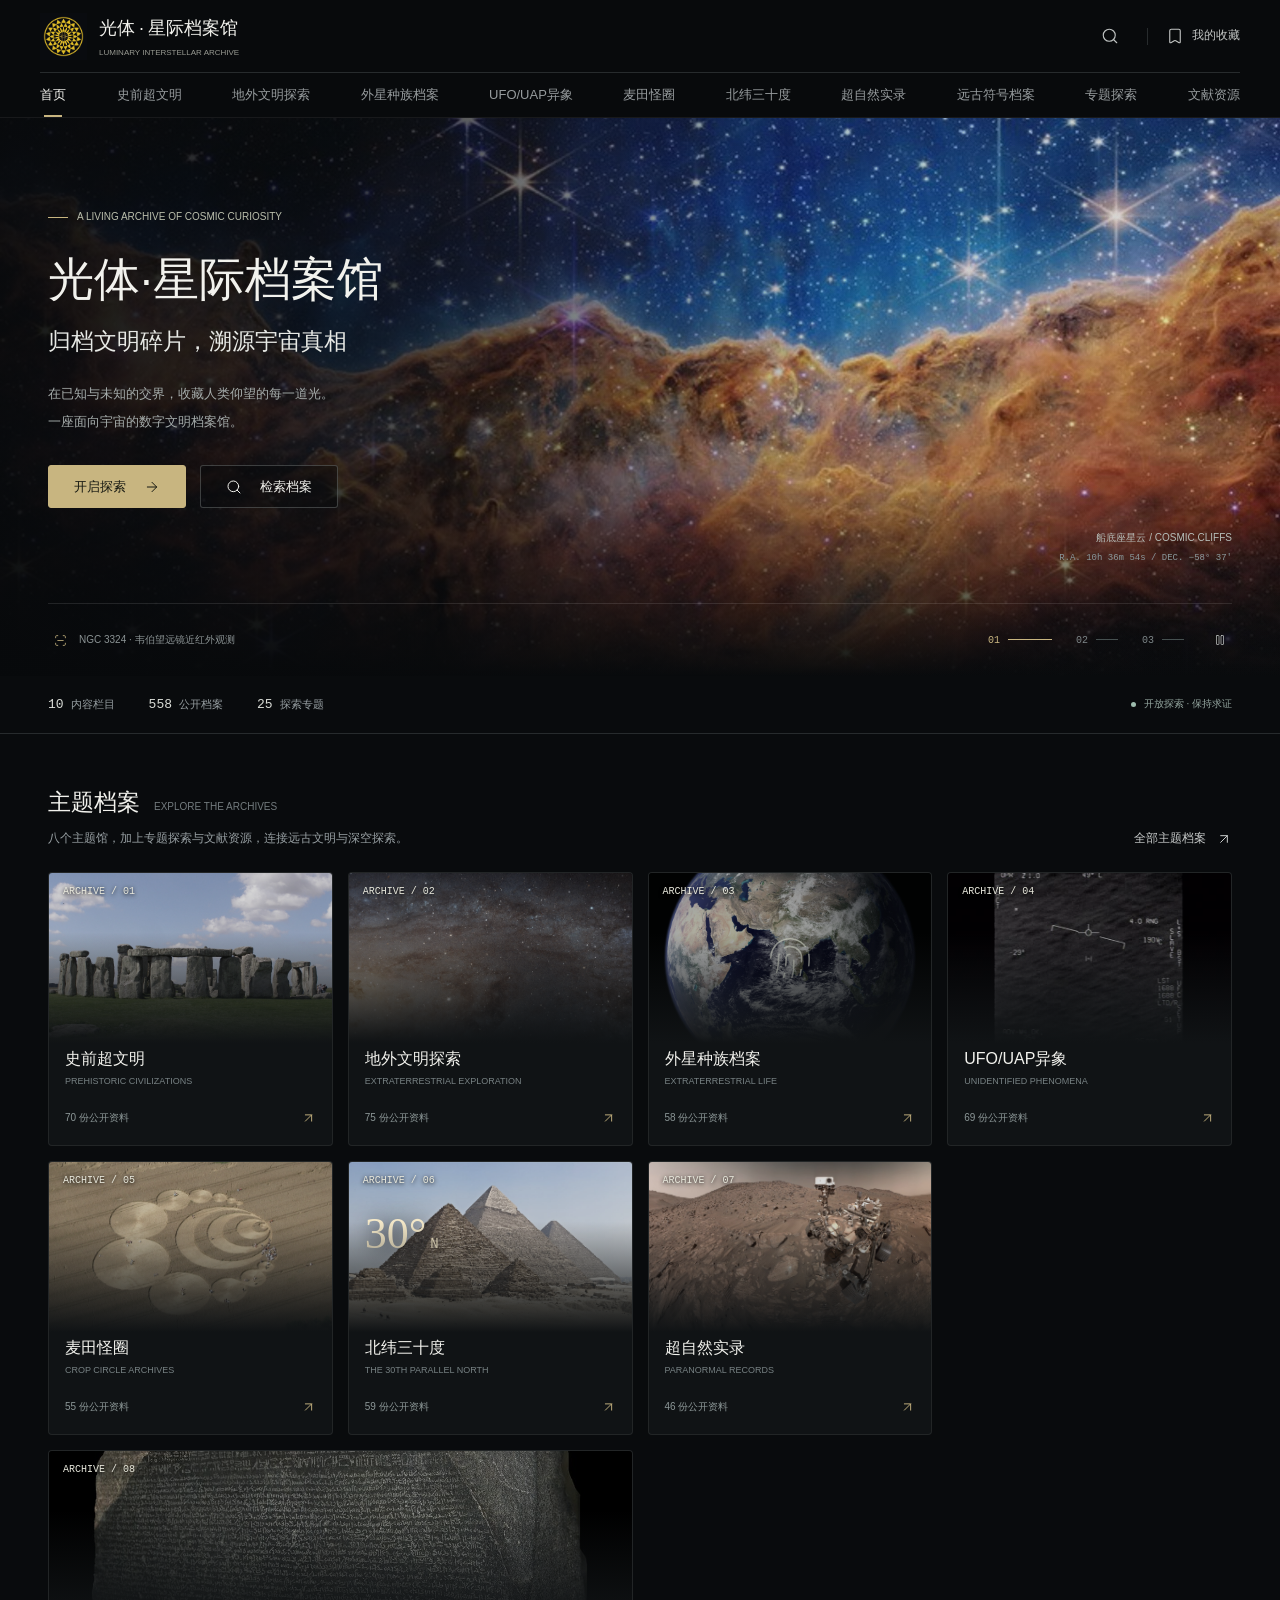
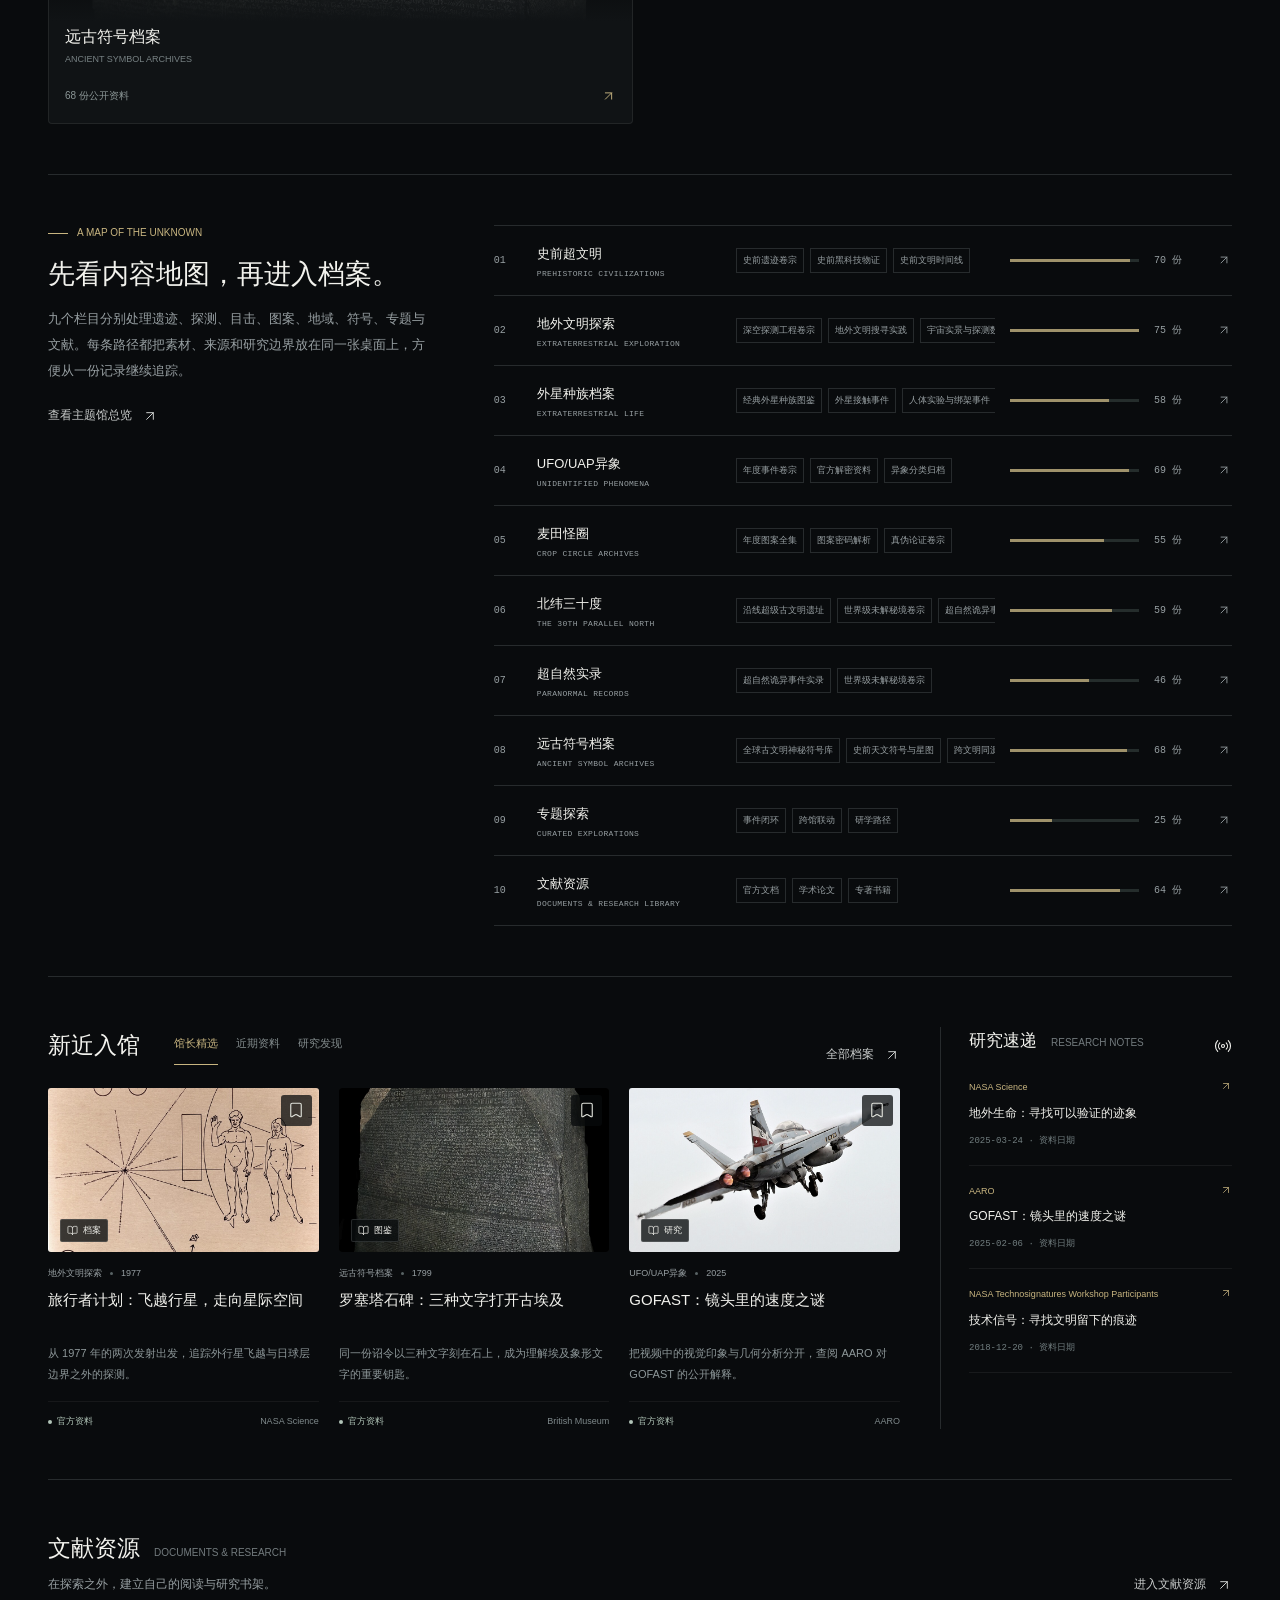
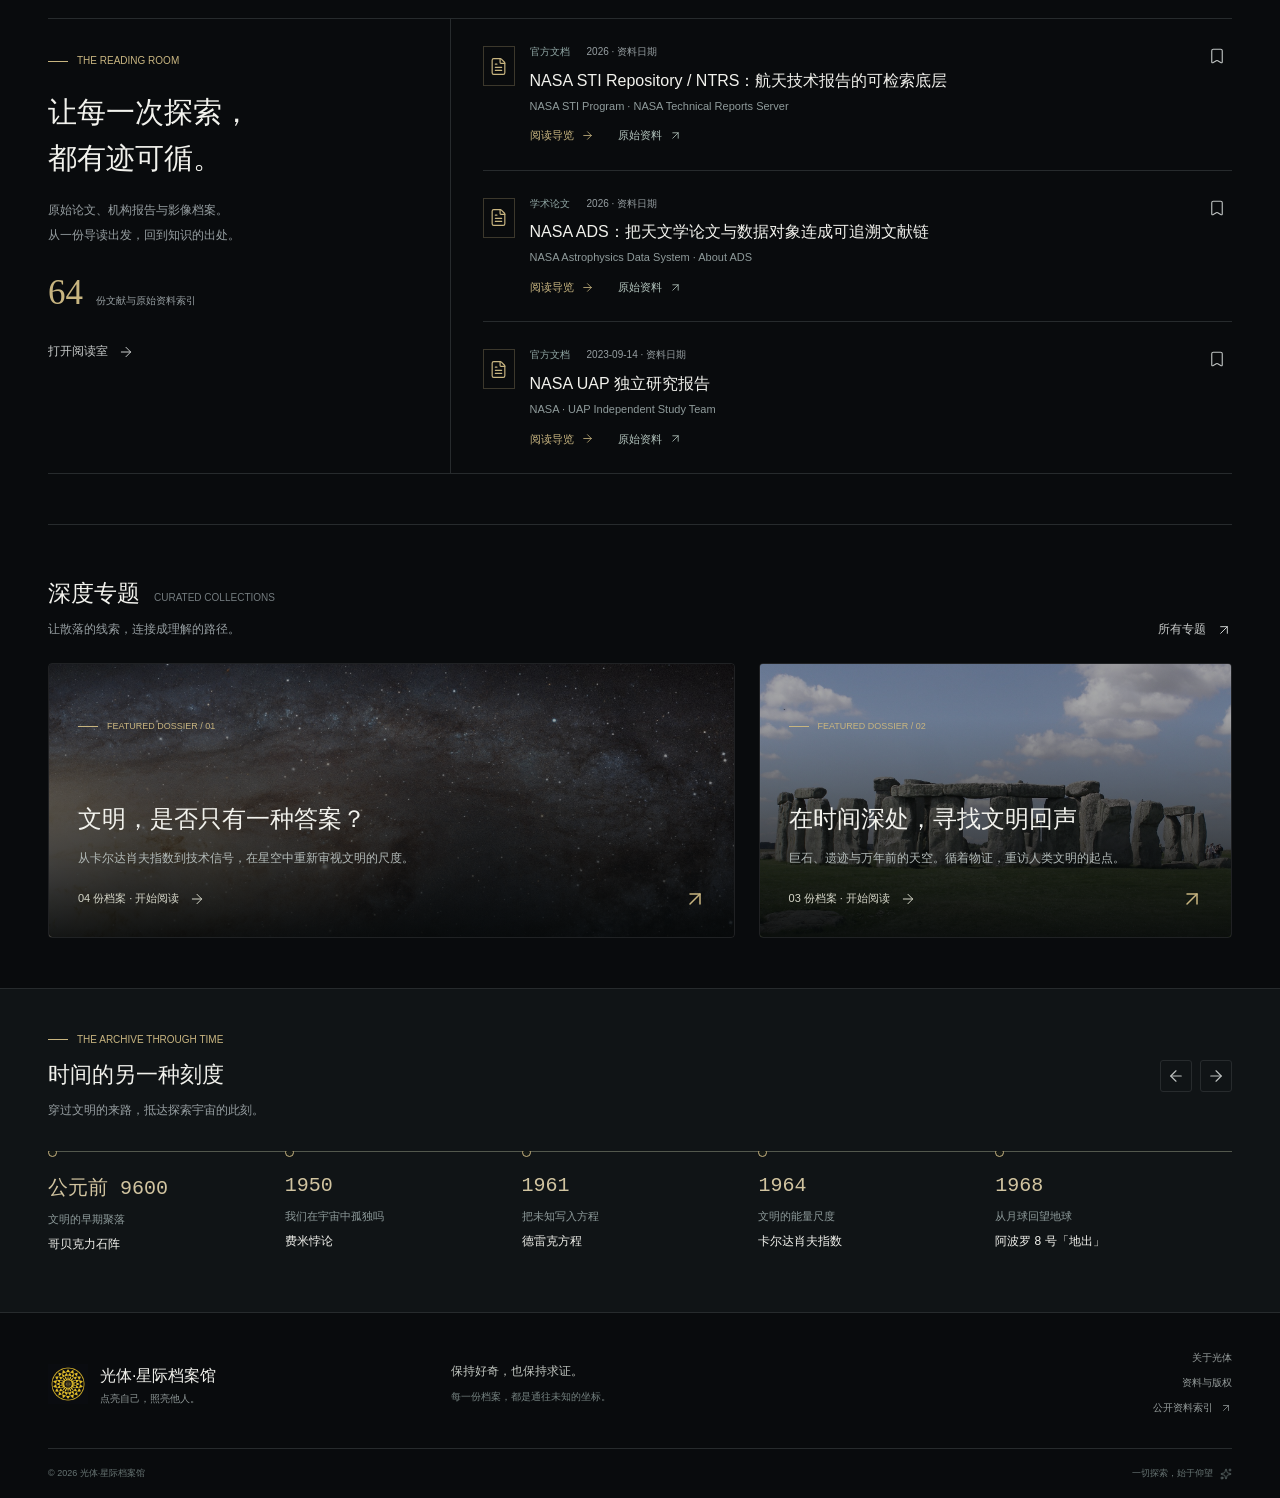
==== commit 7f72a73c: "批次I17：九分馆继续补强新增7条档案，全站达558条 - circles：欧几里得定理圈（几何证明在麦田里）、众包与自动化（卫星检测的下一个十年） - symbols：伏尼契手稿深度（六百年无锚点未" ====
--- a/index.html
+++ b/index.html
@@ -63,6 +63,7 @@
     <script defer src="content-expansion-i14.js"></script>
     <script defer src="content-expansion-i15.js"></script>
     <script defer src="content-expansion-i16.js"></script>
+    <script defer src="content-expansion-i17.js"></script>
     <script defer src="content-expansion-appendix-d3.js"></script>
     <script defer src="content-expansion-appendix-b2.js"></script>
     <script defer src="content-expansion-appendix-c3.js"></script>
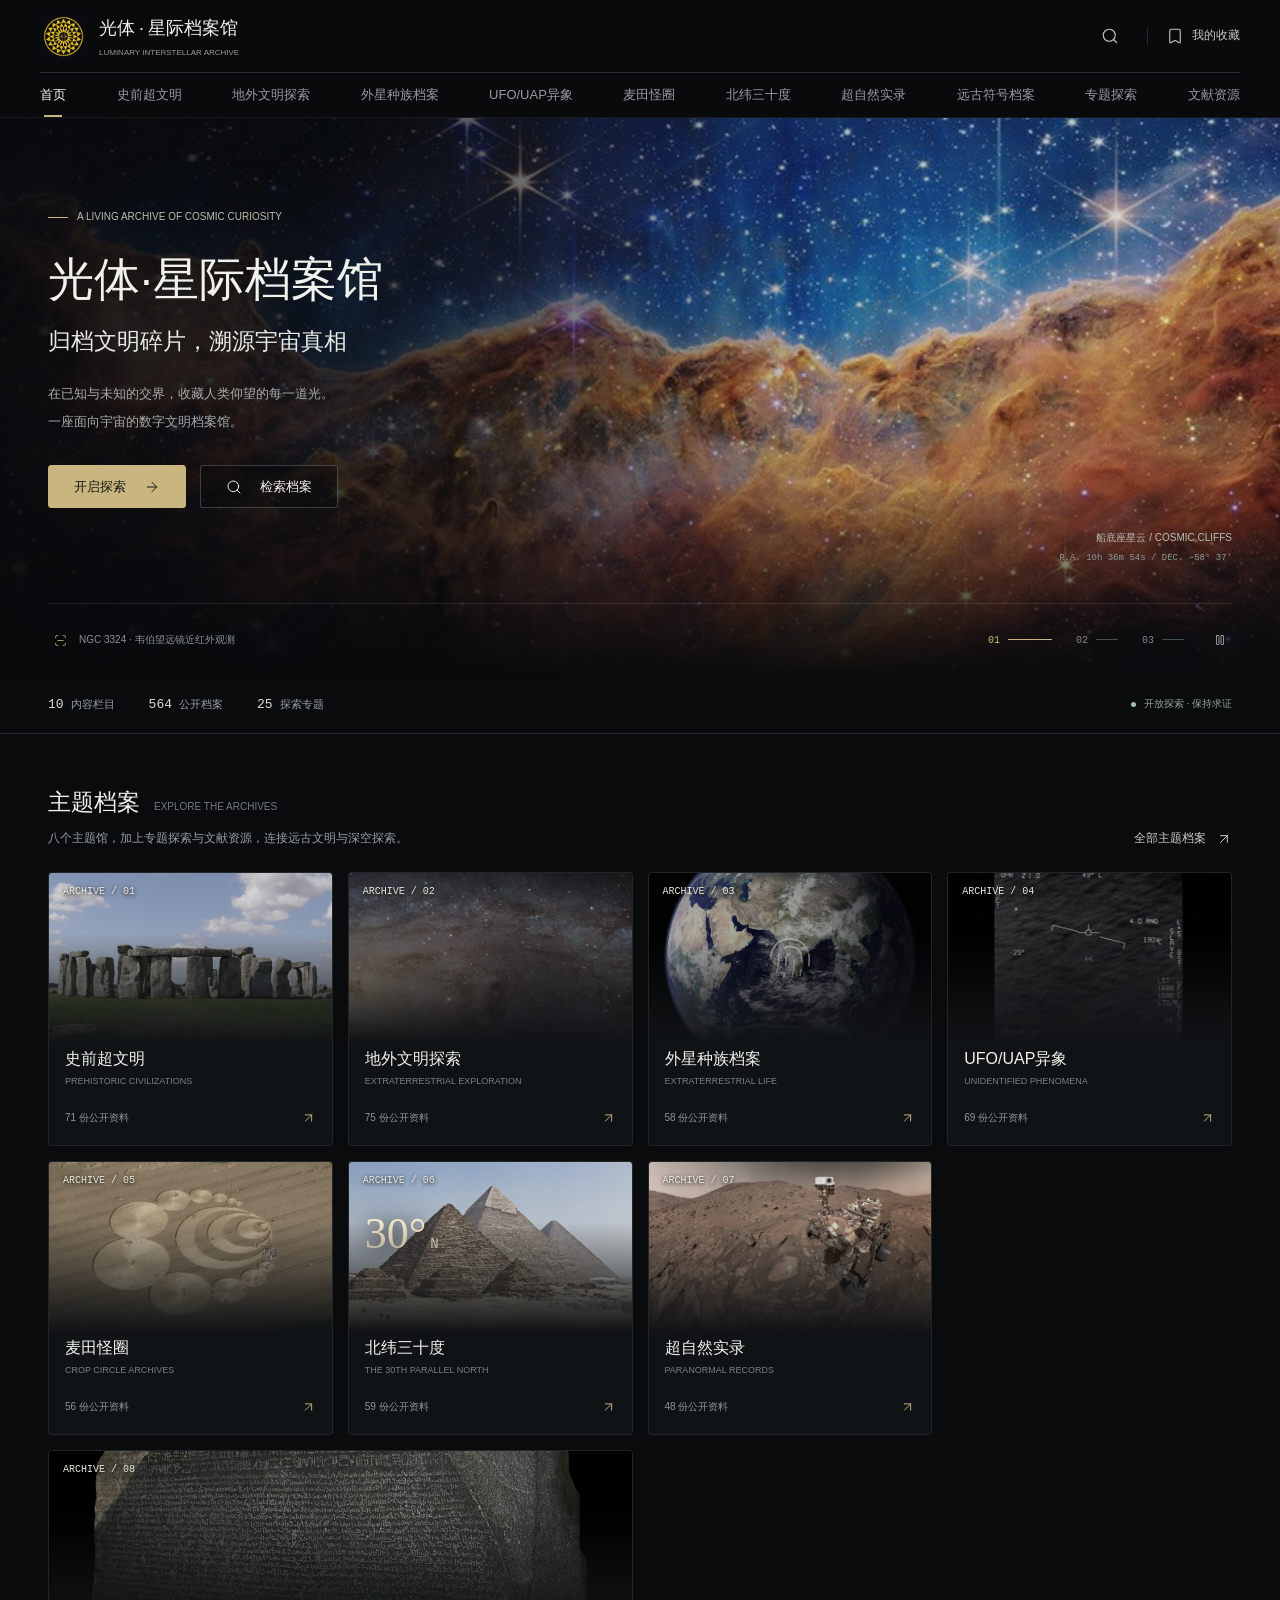
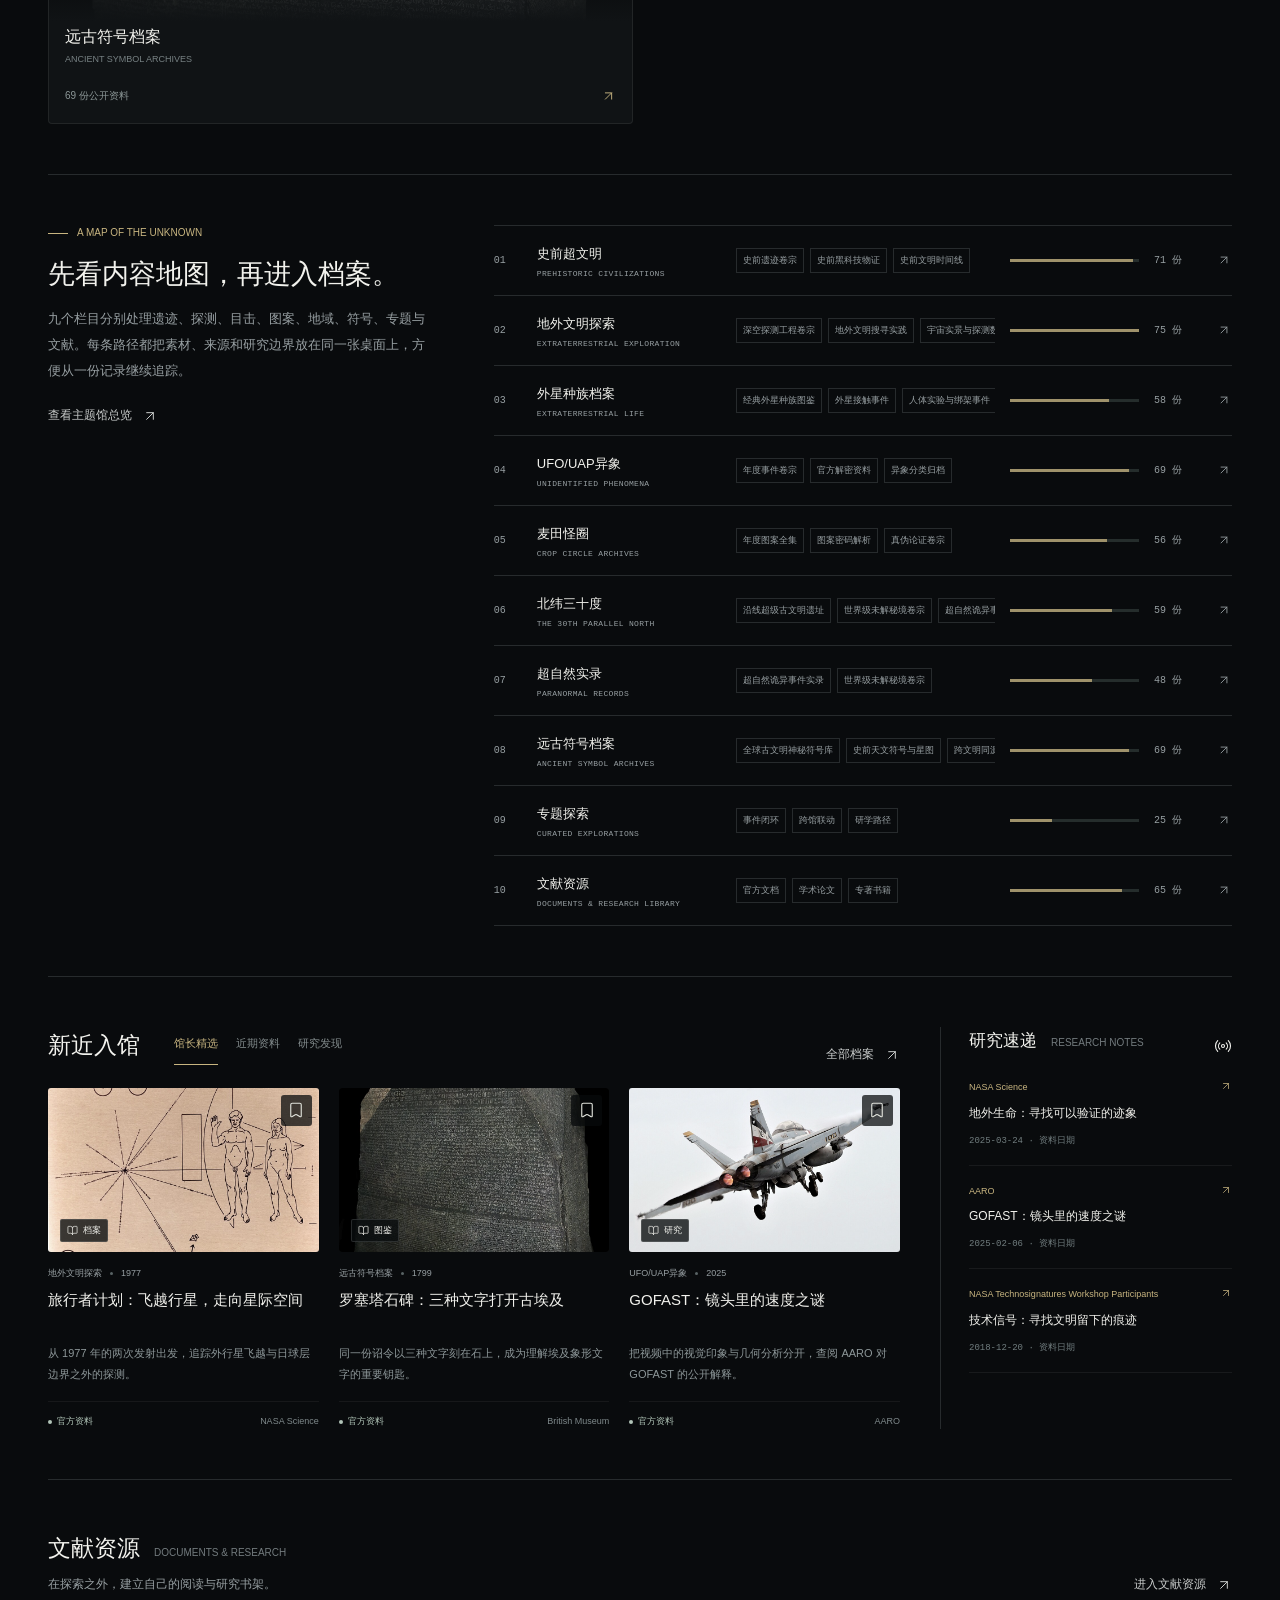
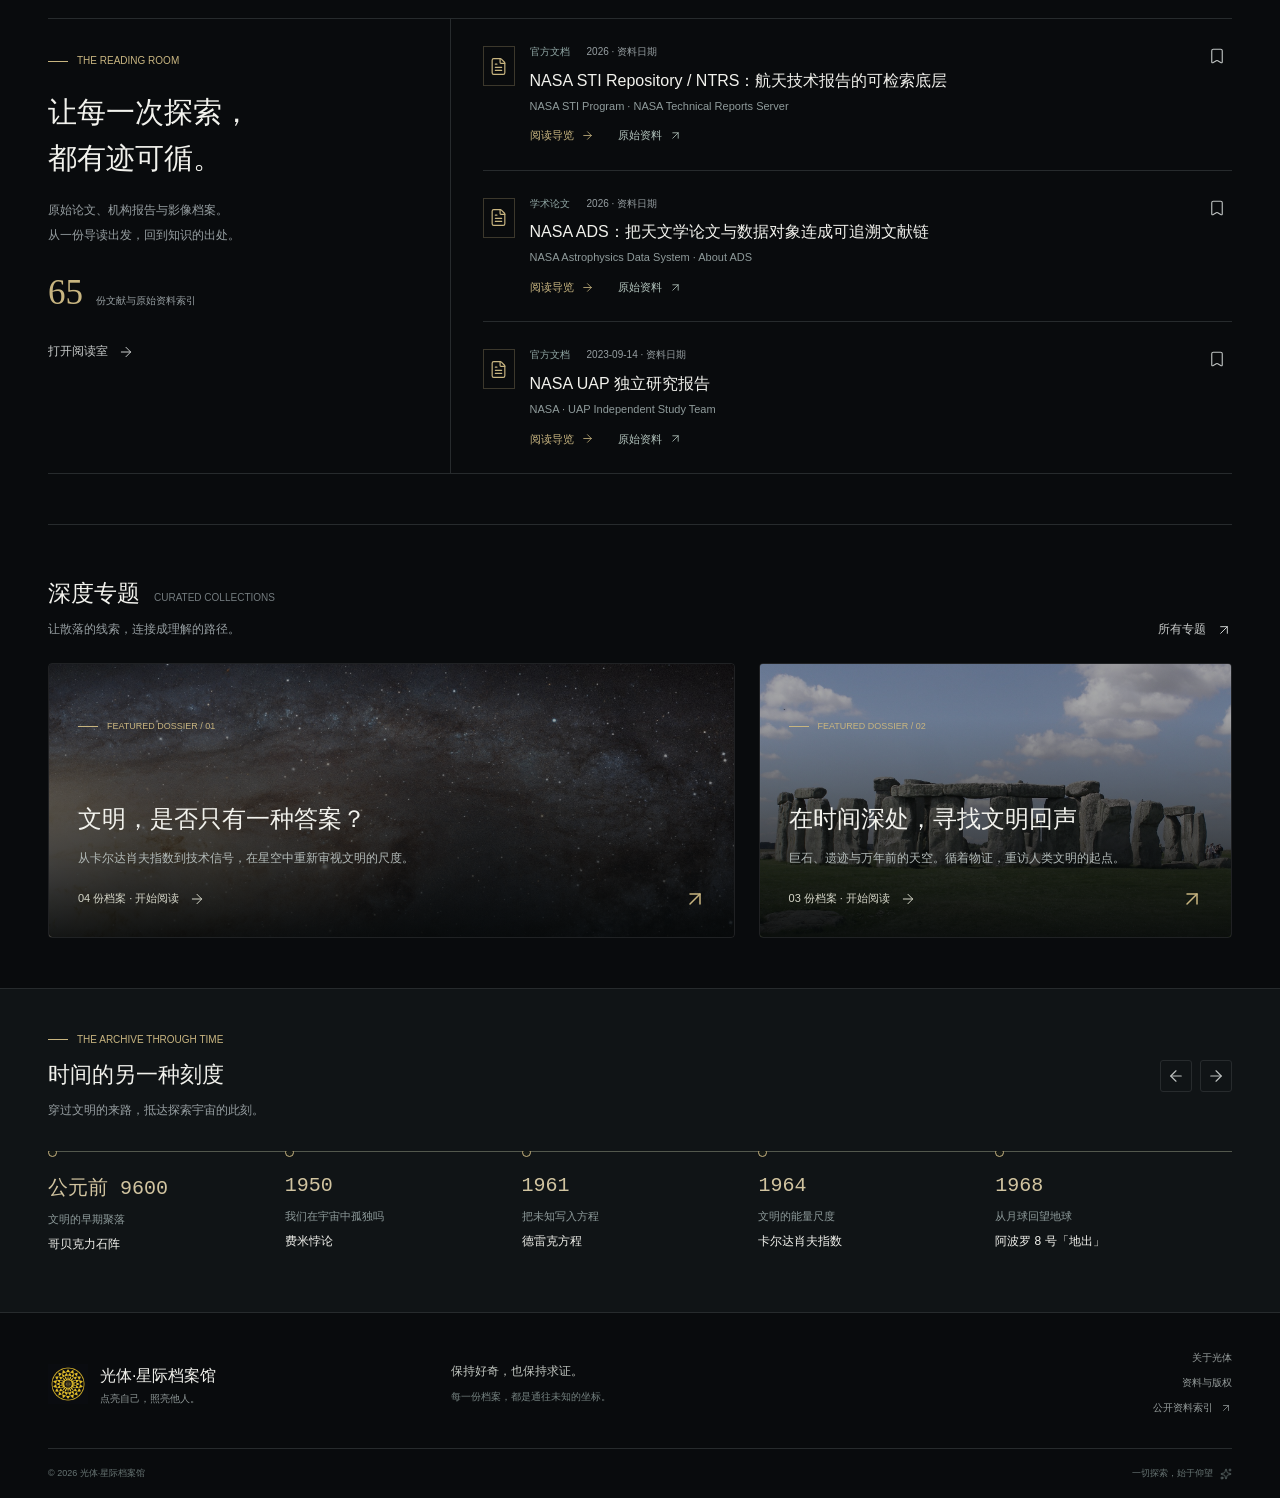
==== commit 0cca3de1: "批次I18：九分馆继续补强新增6条档案，全站达564条 - mysteries超自然实录馆 45→48：D.B. Cooper（美国史上唯一未破劫机案）、马法灯（得克萨斯百年光球+双站定位方法论） -" ====
--- a/index.html
+++ b/index.html
@@ -64,6 +64,7 @@
     <script defer src="content-expansion-i15.js"></script>
     <script defer src="content-expansion-i16.js"></script>
     <script defer src="content-expansion-i17.js"></script>
+    <script defer src="content-expansion-i18.js"></script>
     <script defer src="content-expansion-appendix-d3.js"></script>
     <script defer src="content-expansion-appendix-b2.js"></script>
     <script defer src="content-expansion-appendix-c3.js"></script>
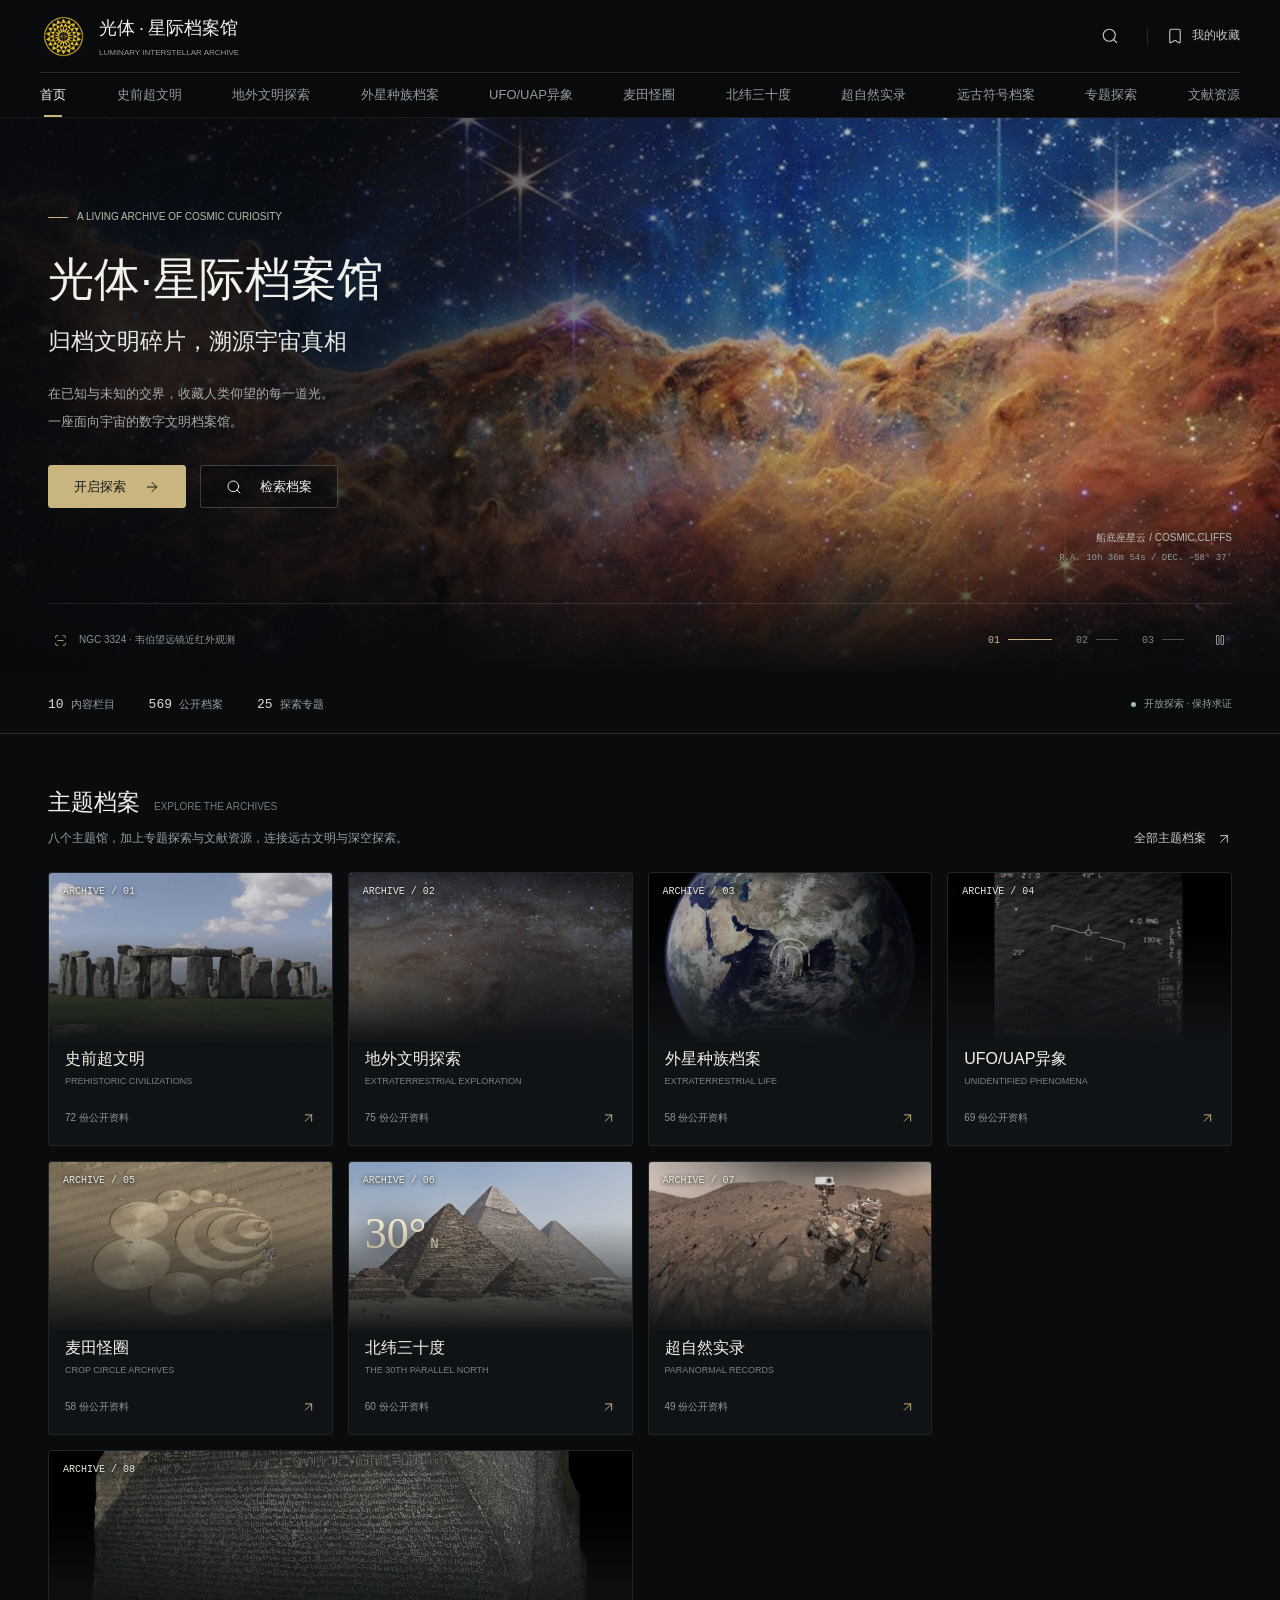
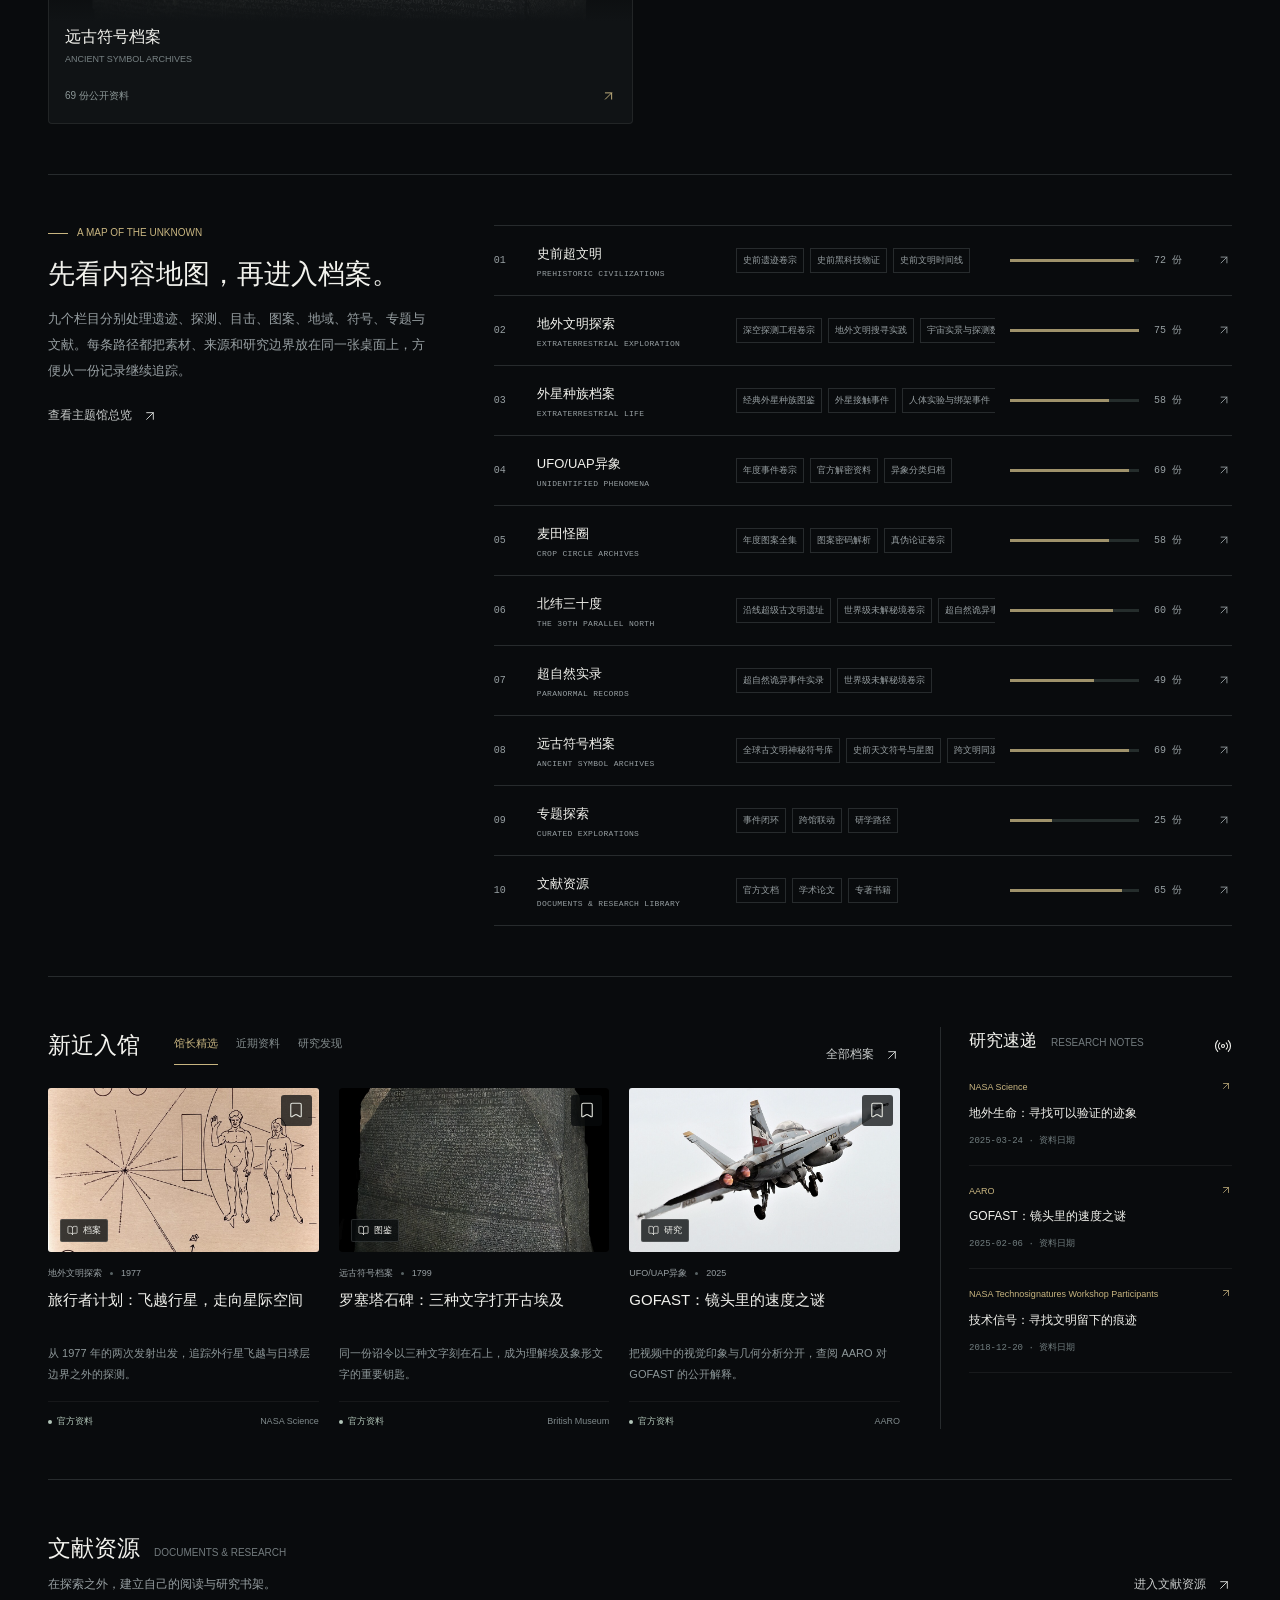
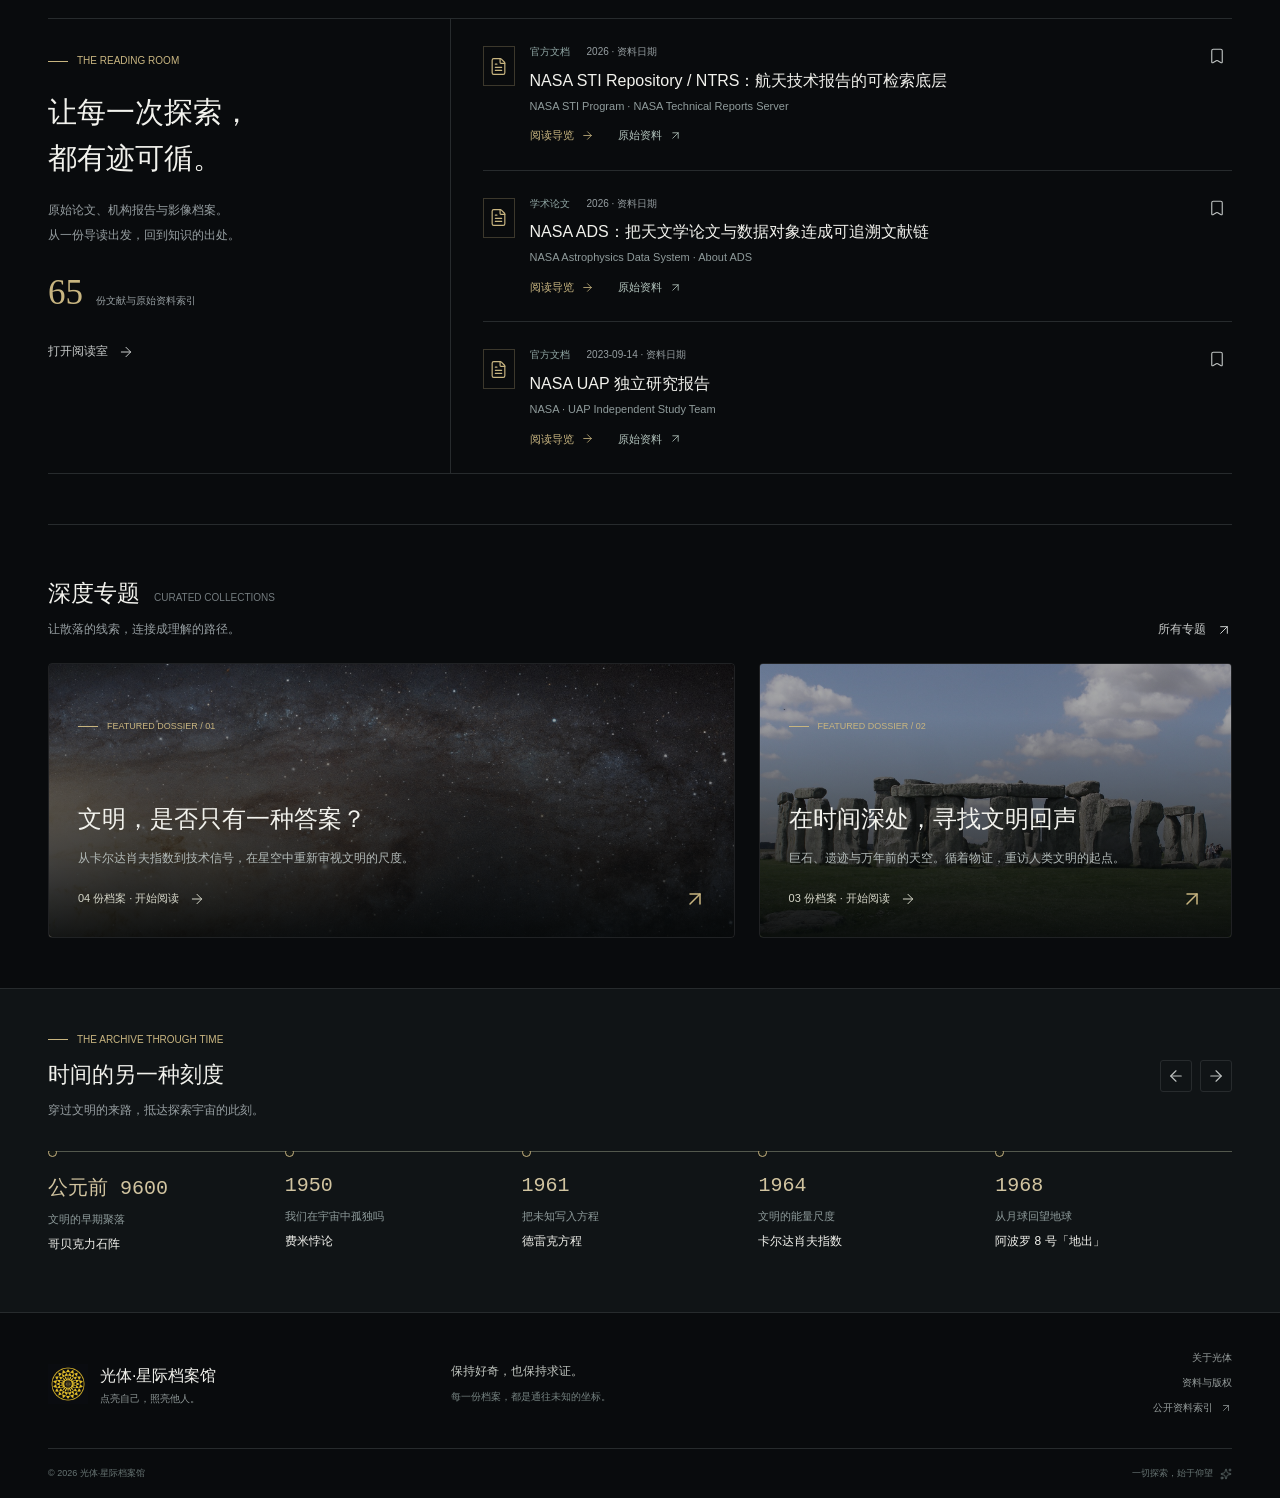
==== commit 4e119b92: "批次I19：九分馆继续补强新增5条档案，全站达569条 - mysteries超自然实录馆 48→50：铅面罩案（巴西1966年双尸+铅眼罩+神秘公式——法医缺口标本）、百慕大三角消解史（Larry " ====
--- a/index.html
+++ b/index.html
@@ -65,6 +65,7 @@
     <script defer src="content-expansion-i16.js"></script>
     <script defer src="content-expansion-i17.js"></script>
     <script defer src="content-expansion-i18.js"></script>
+    <script defer src="content-expansion-i19.js"></script>
     <script defer src="content-expansion-appendix-d3.js"></script>
     <script defer src="content-expansion-appendix-b2.js"></script>
     <script defer src="content-expansion-appendix-c3.js"></script>
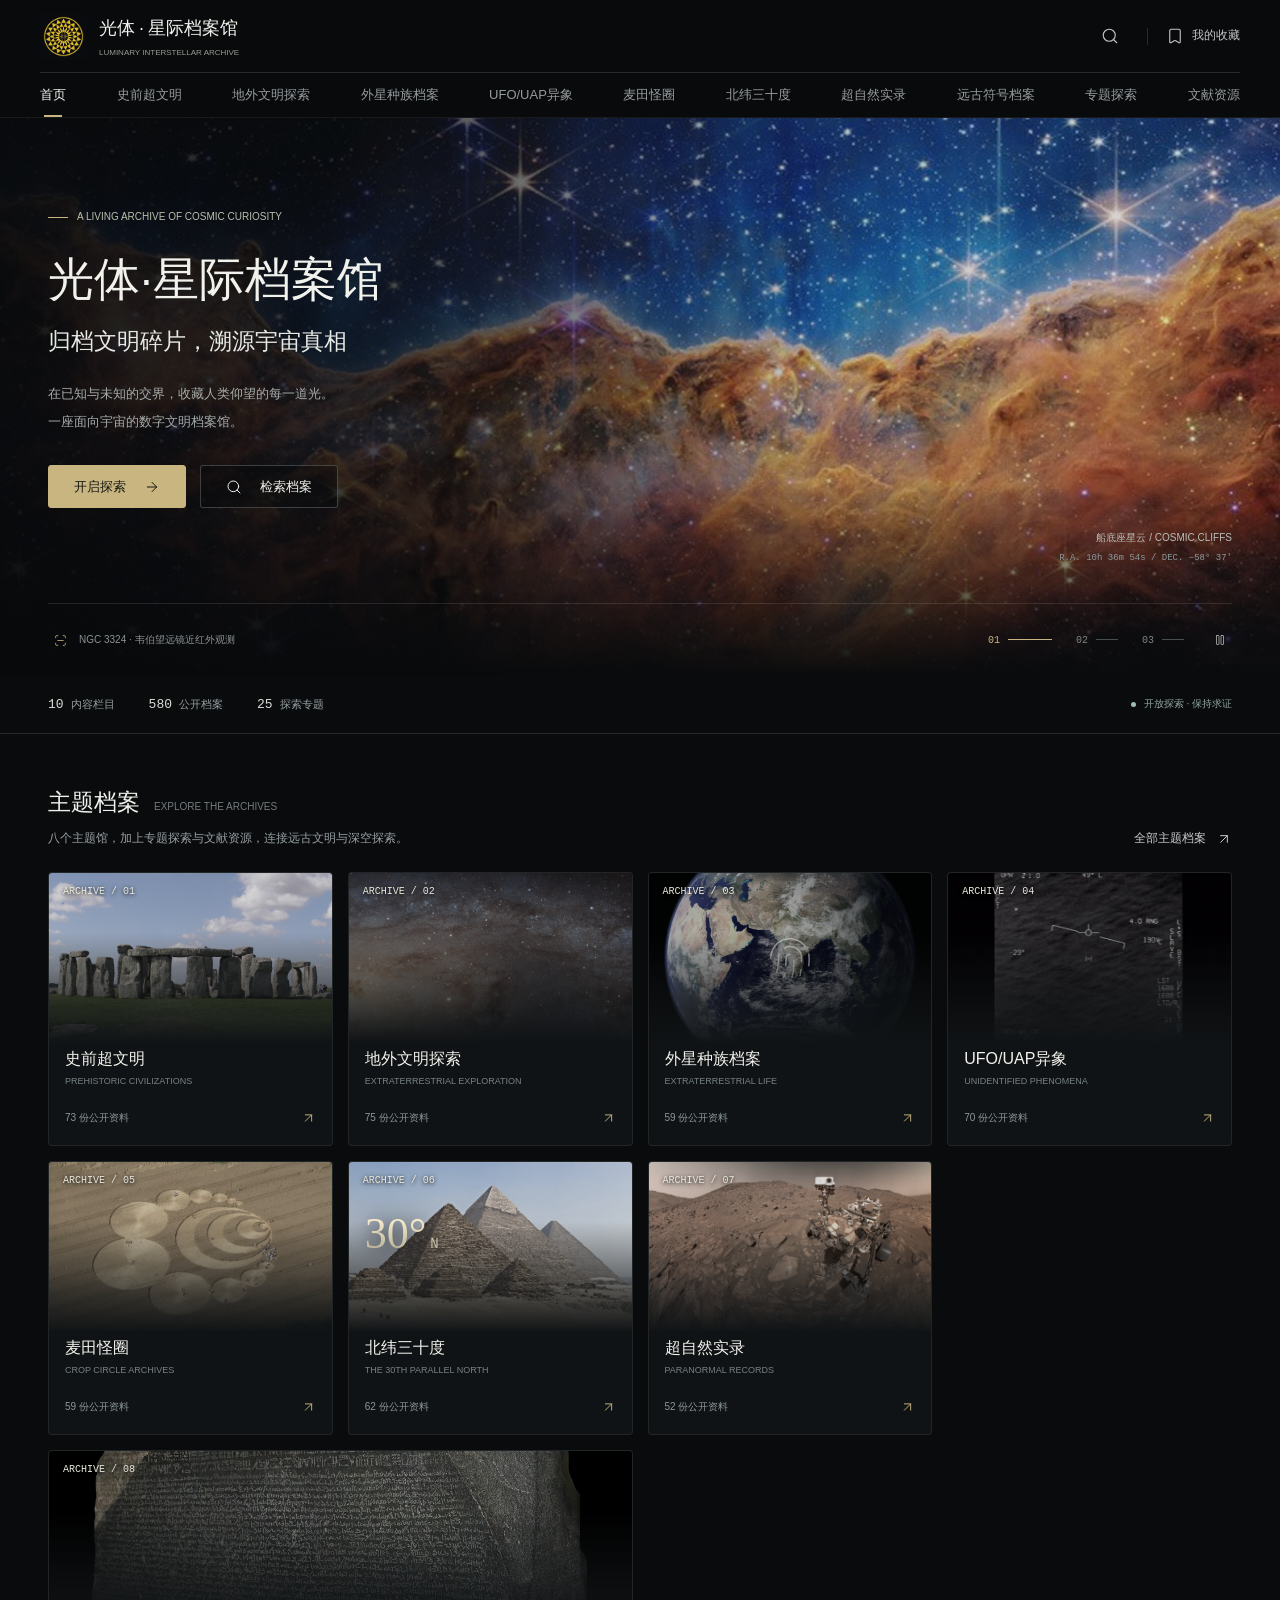
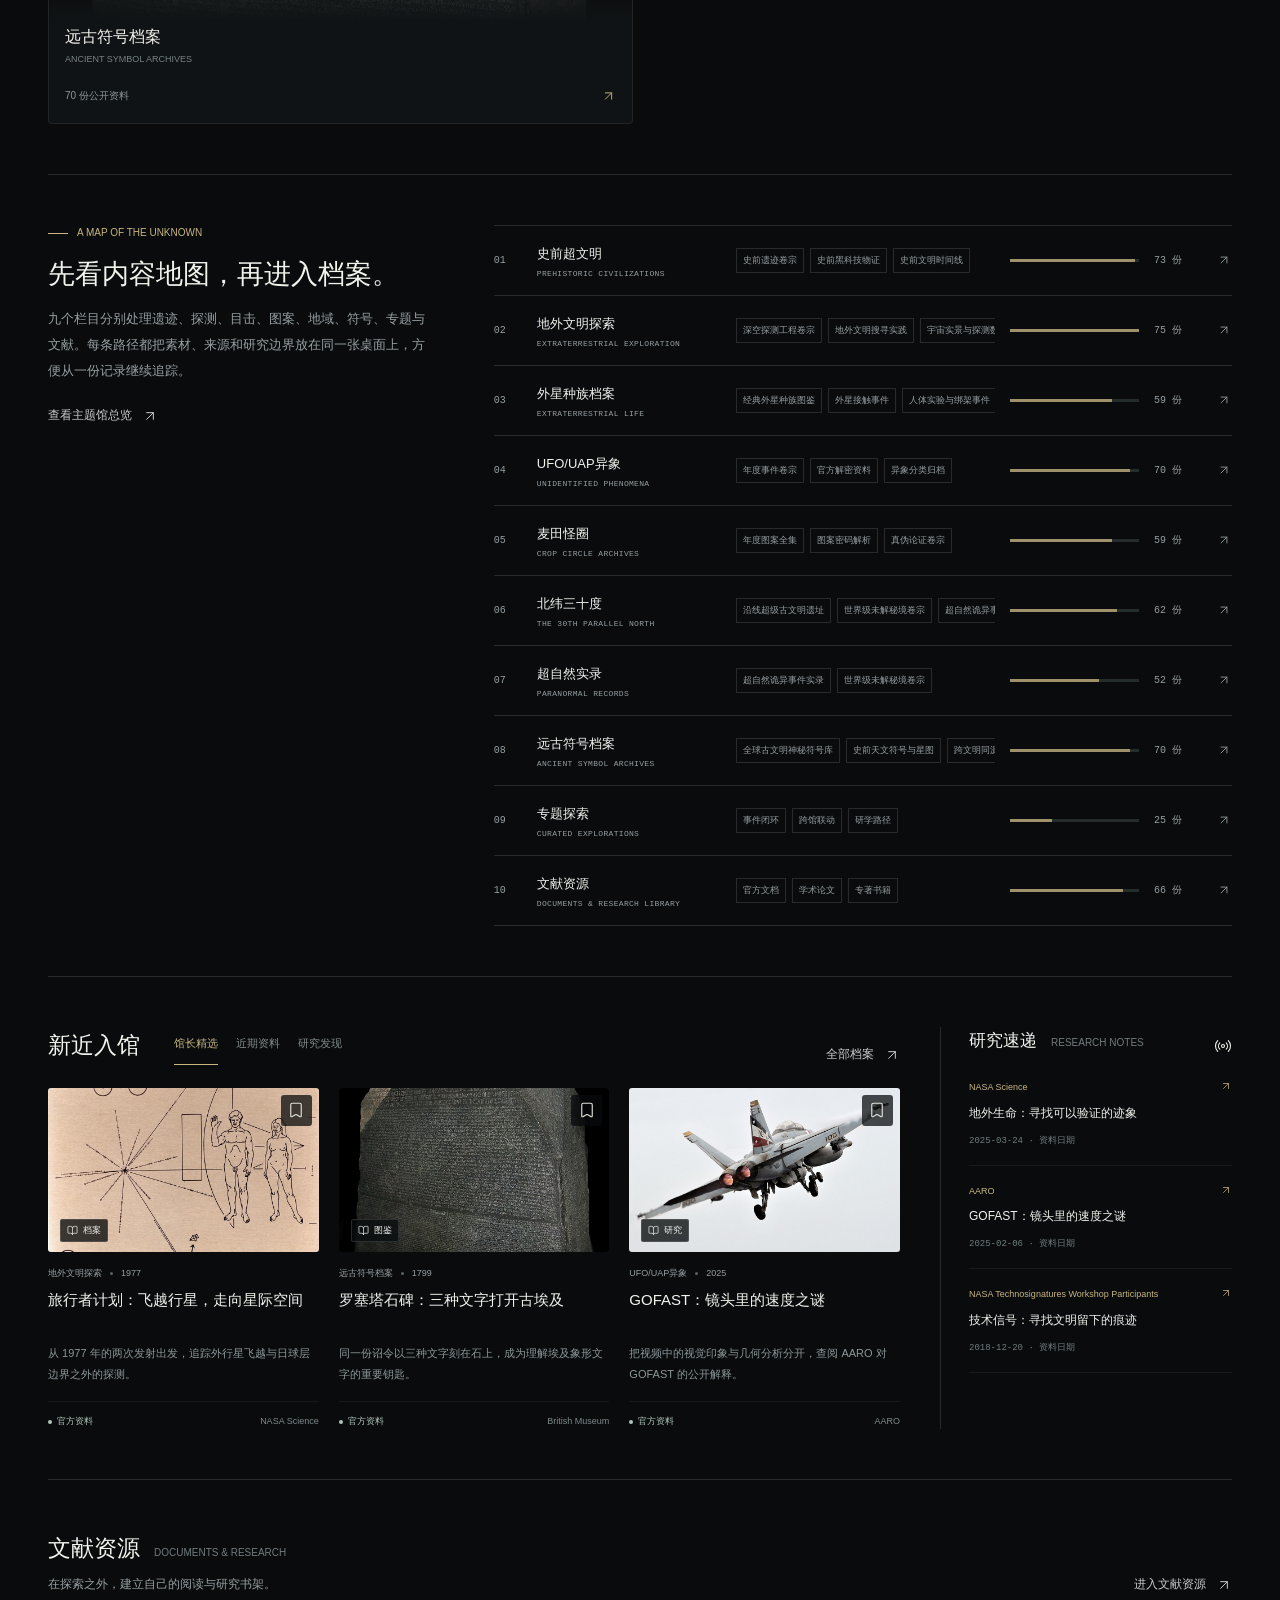
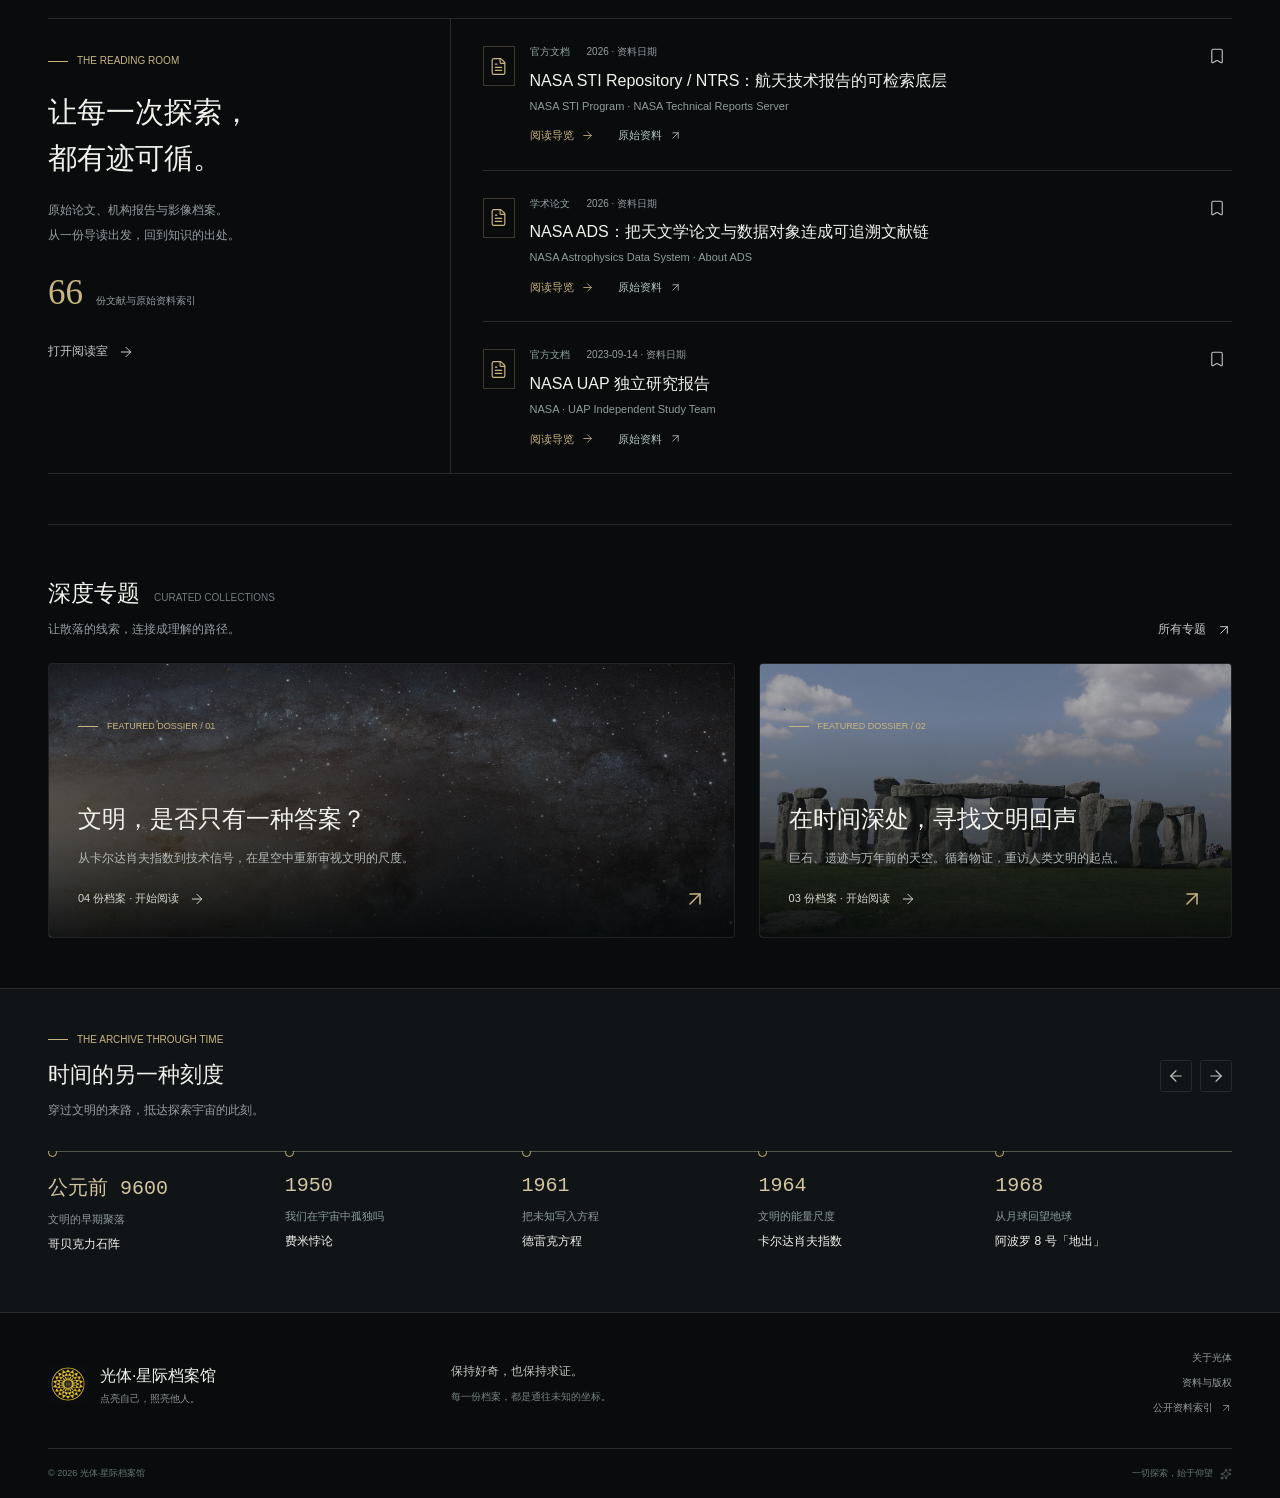
==== commit 3c2cd2db: "I20/I21 merge+index修复 + I21图片下载 + 全站580条最终校验 - content-merge.js 补入 EXPANSION_I20/I21 - index.html 补入" ====
--- a/index.html
+++ b/index.html
@@ -66,6 +66,8 @@
     <script defer src="content-expansion-i17.js"></script>
     <script defer src="content-expansion-i18.js"></script>
     <script defer src="content-expansion-i19.js"></script>
+    <script defer src="content-expansion-i21.js"></script>
+    <script defer src="content-expansion-i20.js"></script>
     <script defer src="content-expansion-appendix-d3.js"></script>
     <script defer src="content-expansion-appendix-b2.js"></script>
     <script defer src="content-expansion-appendix-c3.js"></script>
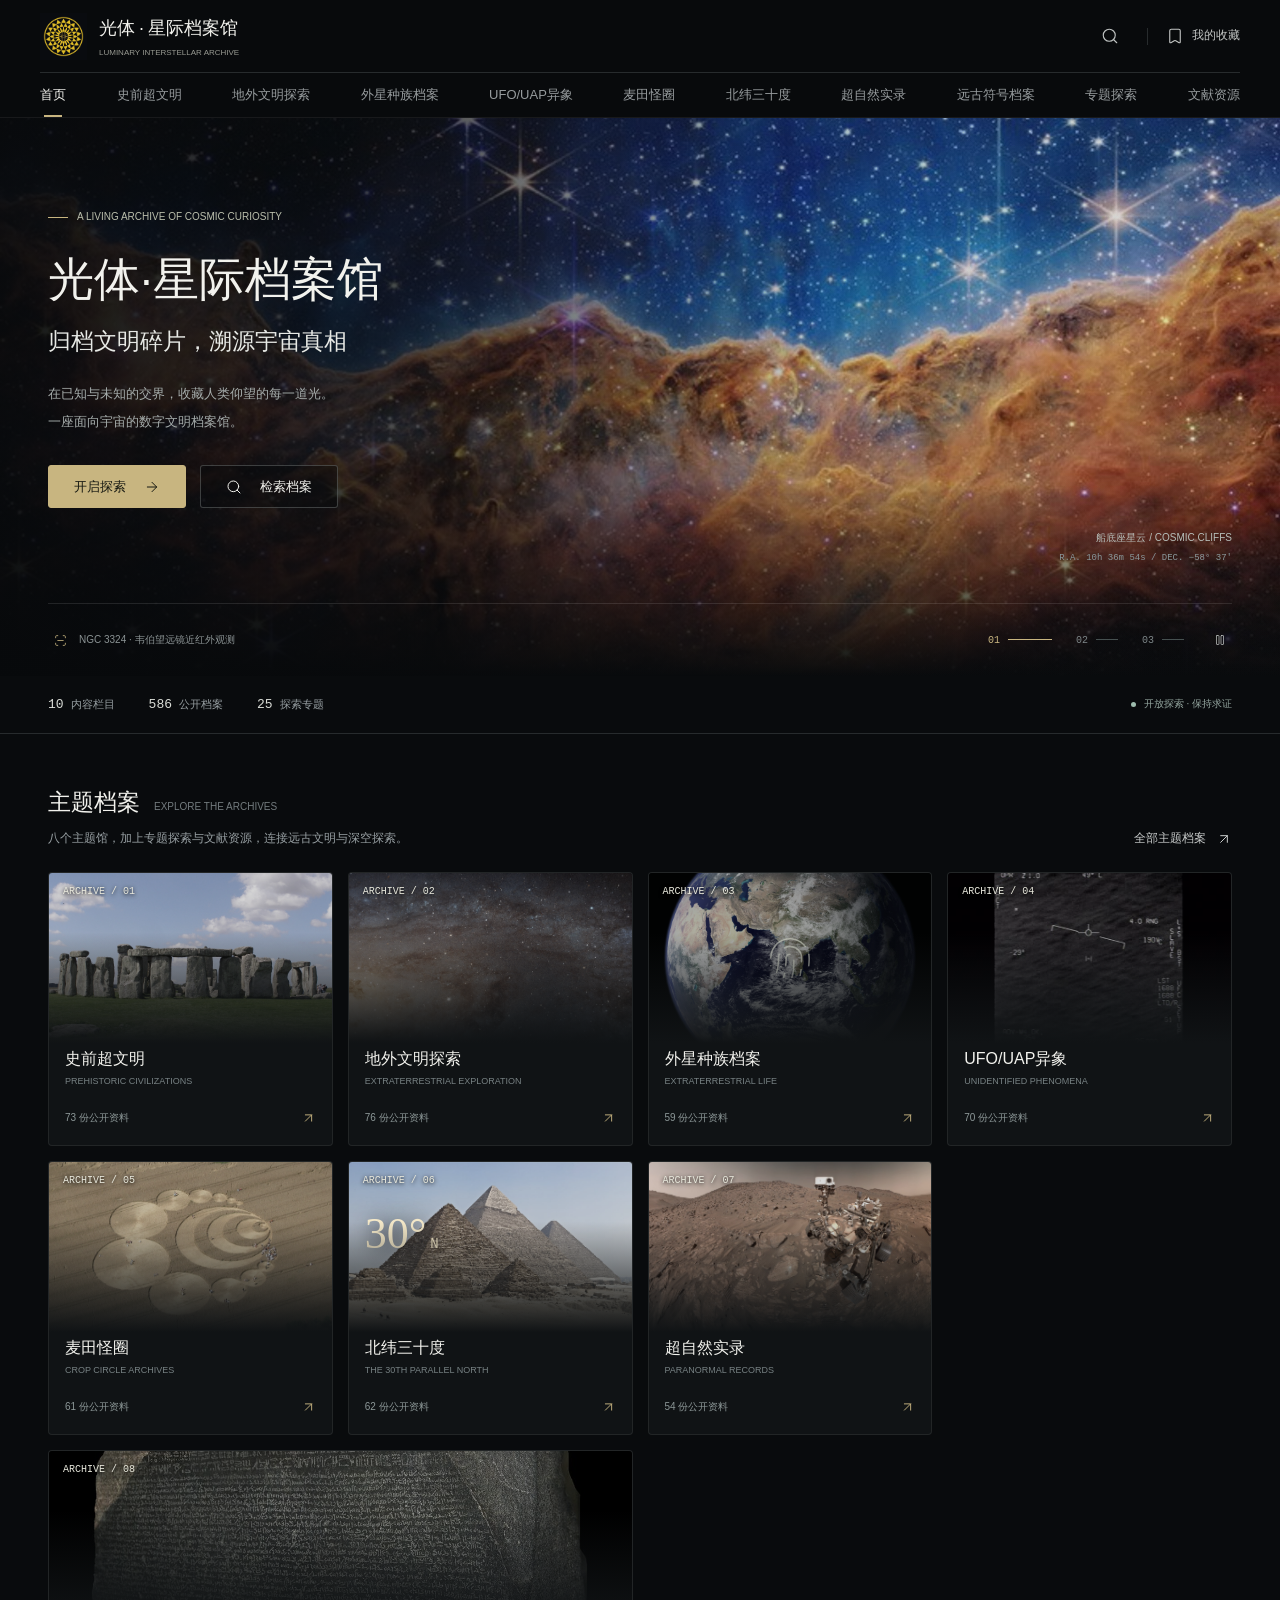
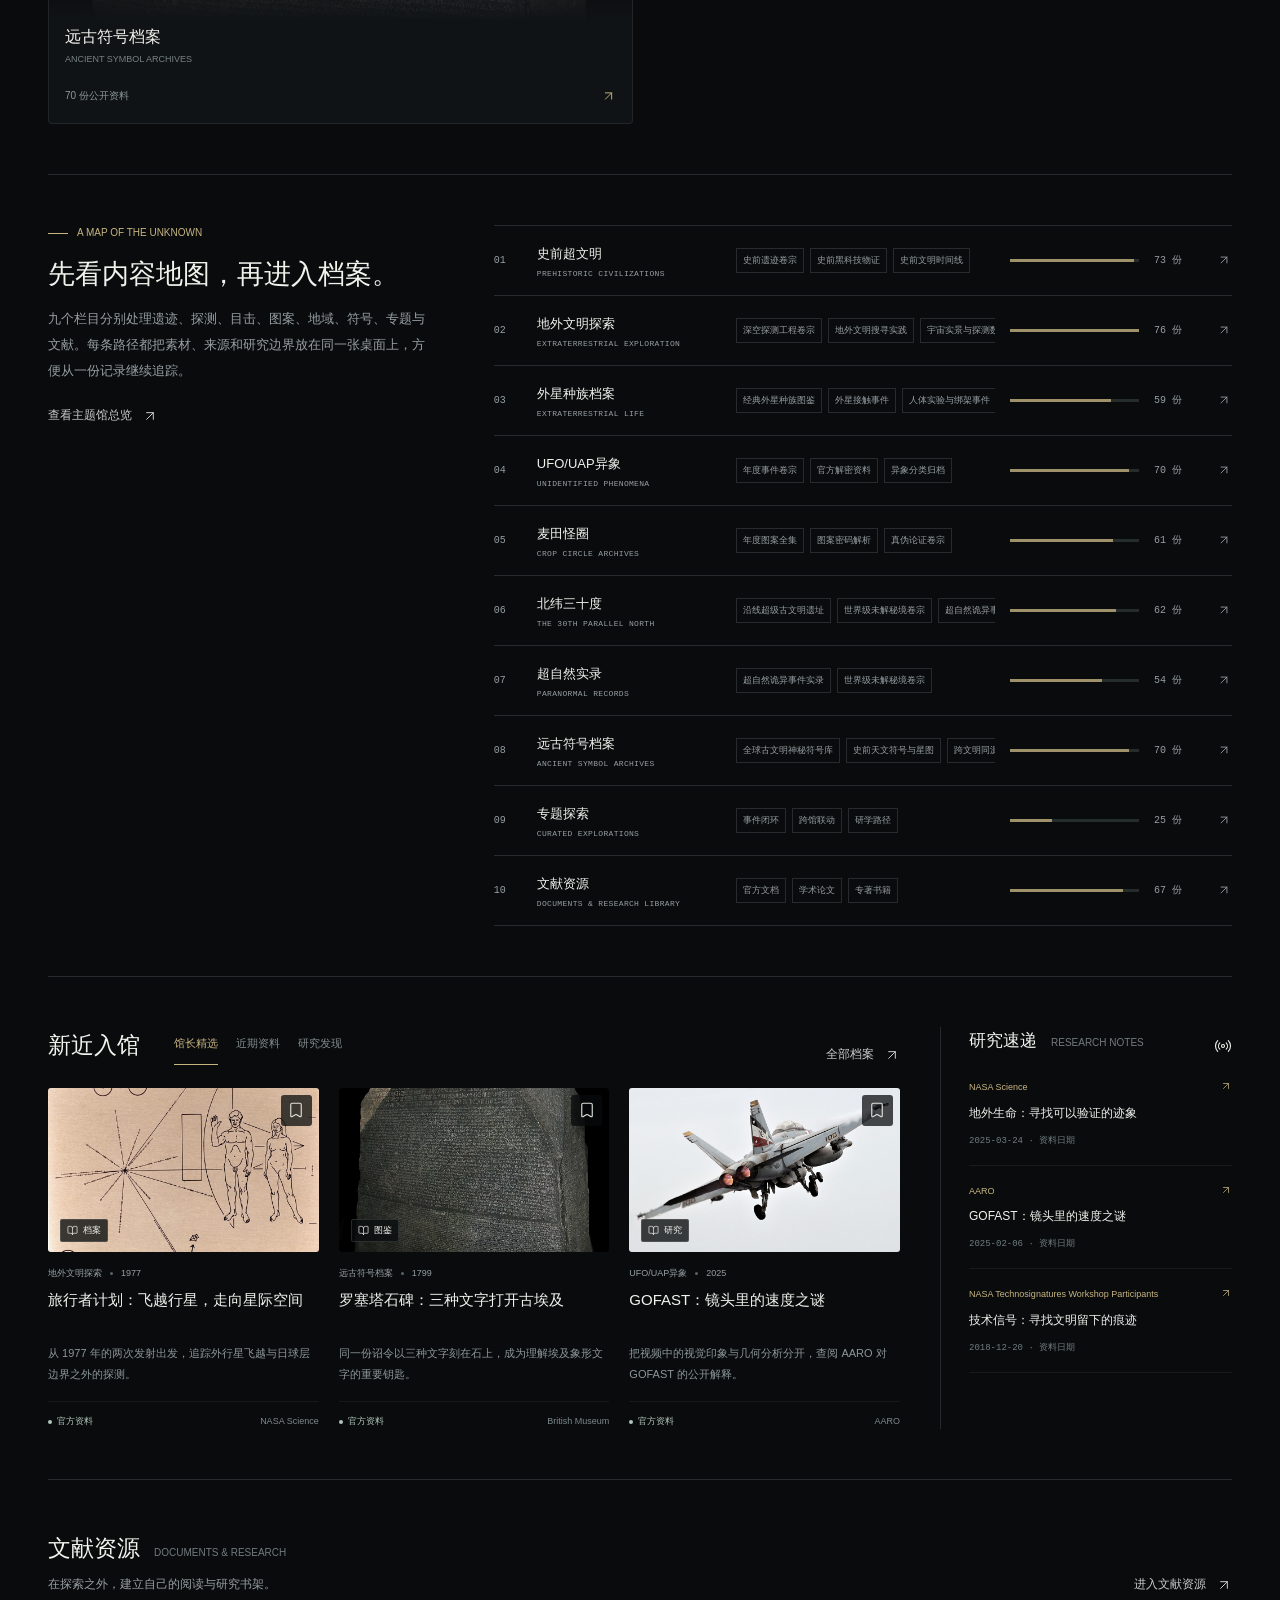
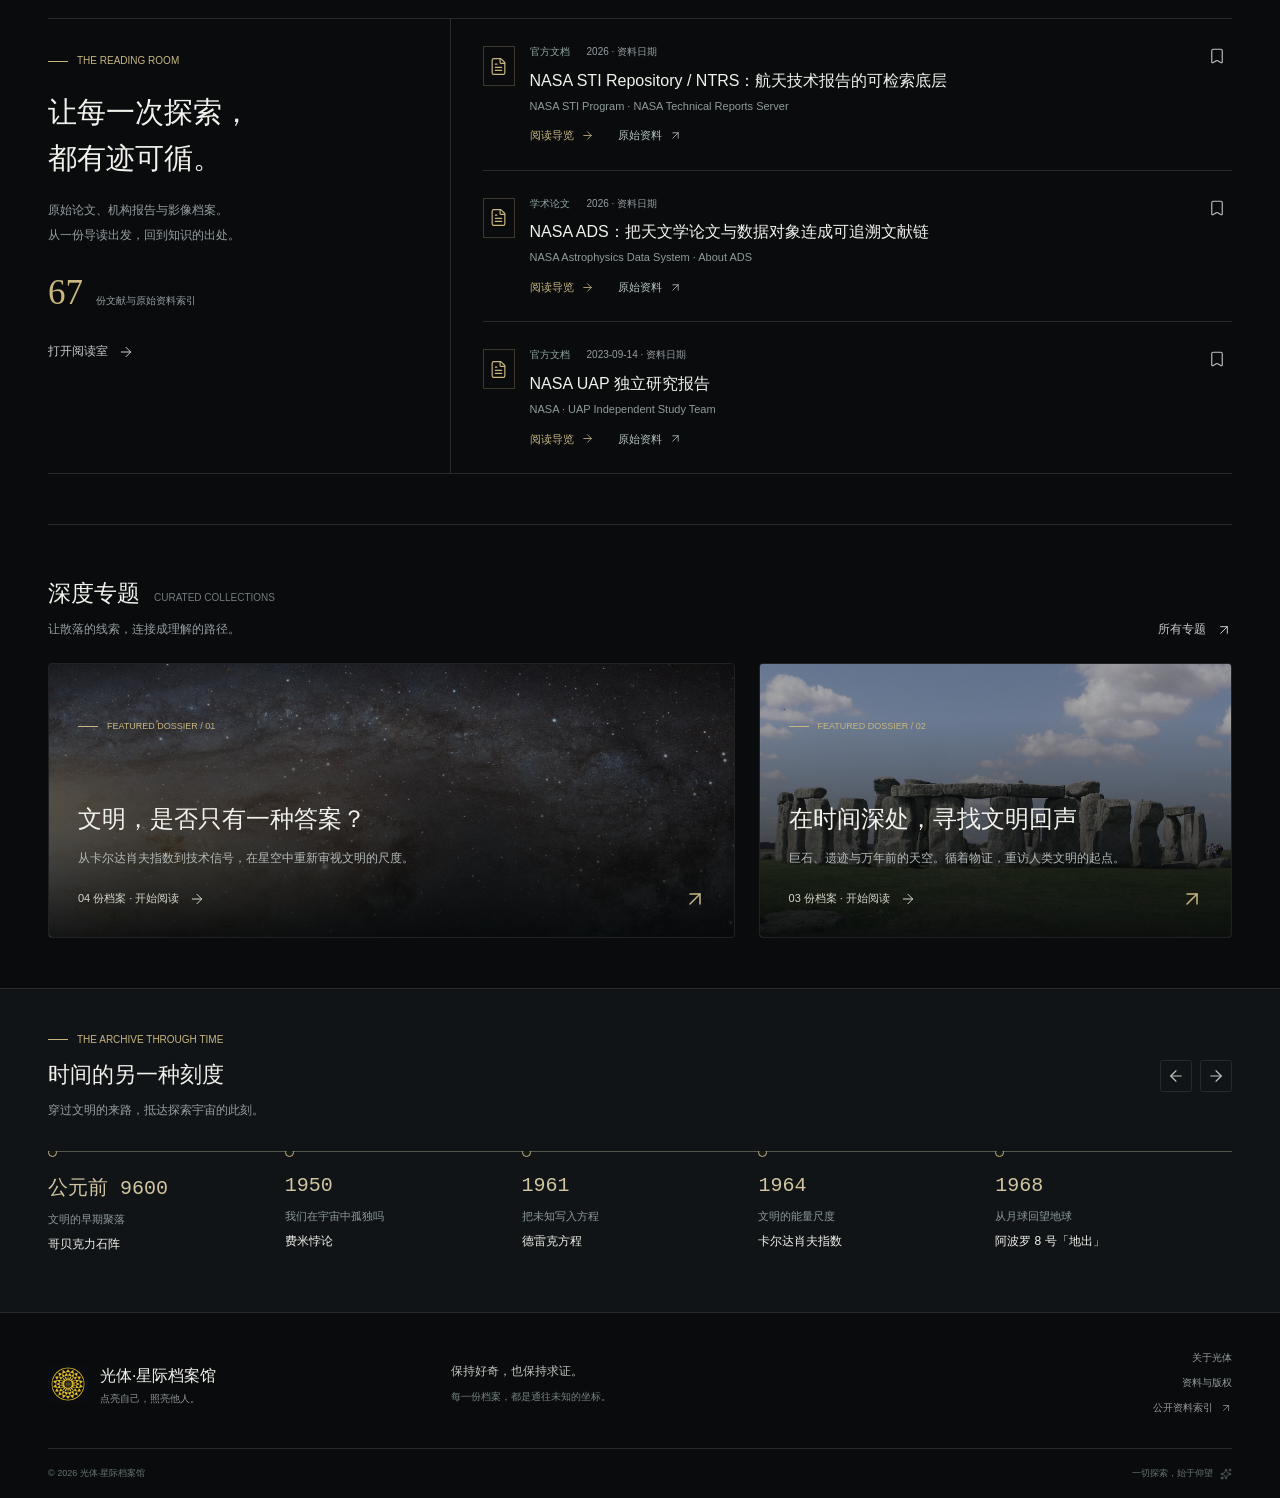
==== commit fc4784e8: "批次I22：九分馆继续补强新增6条档案，全站达586条 - mysteries超自然实录馆 52→54：图坦卡蒙诅咒（统计学清算+媒体发明起源）、萨利什海脚（现代运动鞋设计改变的海洋分解） - cir" ====
--- a/index.html
+++ b/index.html
@@ -67,6 +67,7 @@
     <script defer src="content-expansion-i18.js"></script>
     <script defer src="content-expansion-i19.js"></script>
     <script defer src="content-expansion-i21.js"></script>
+    <script defer src="content-expansion-i22.js"></script>
     <script defer src="content-expansion-i20.js"></script>
     <script defer src="content-expansion-appendix-d3.js"></script>
     <script defer src="content-expansion-appendix-b2.js"></script>
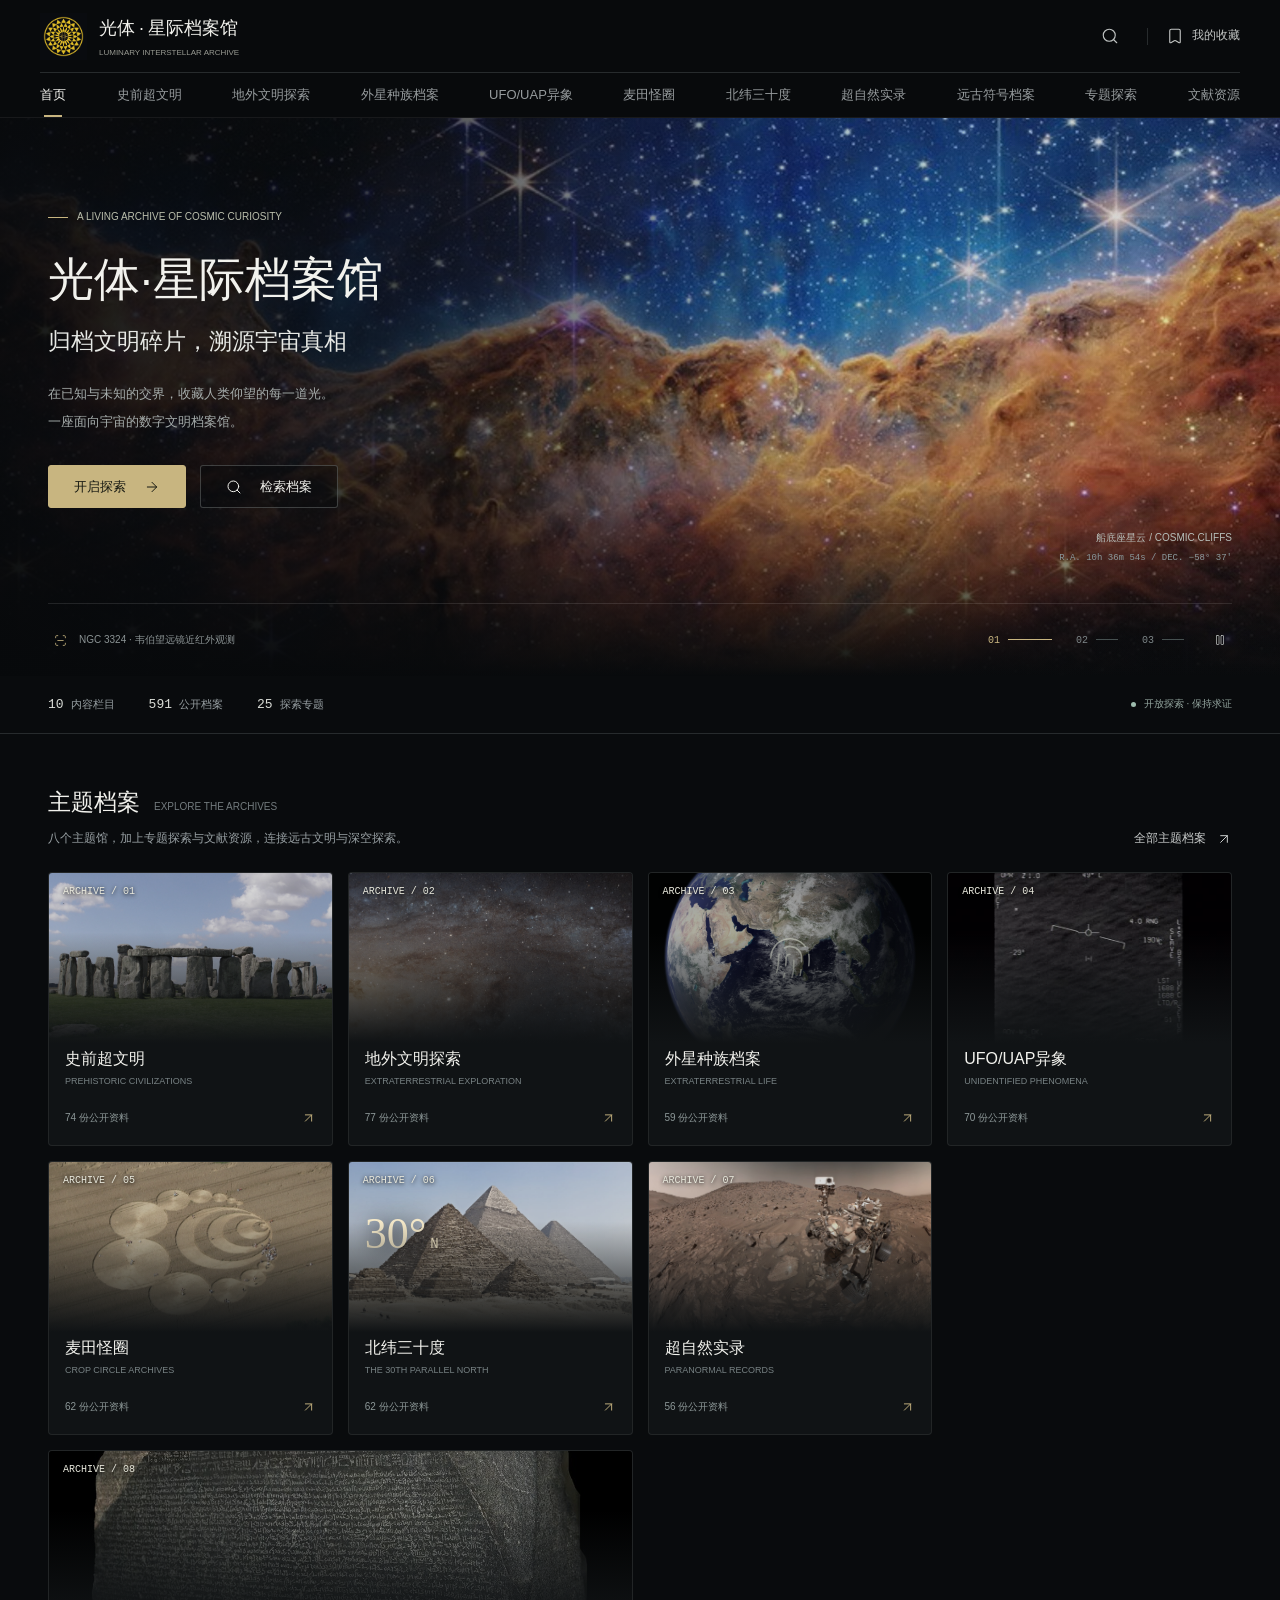
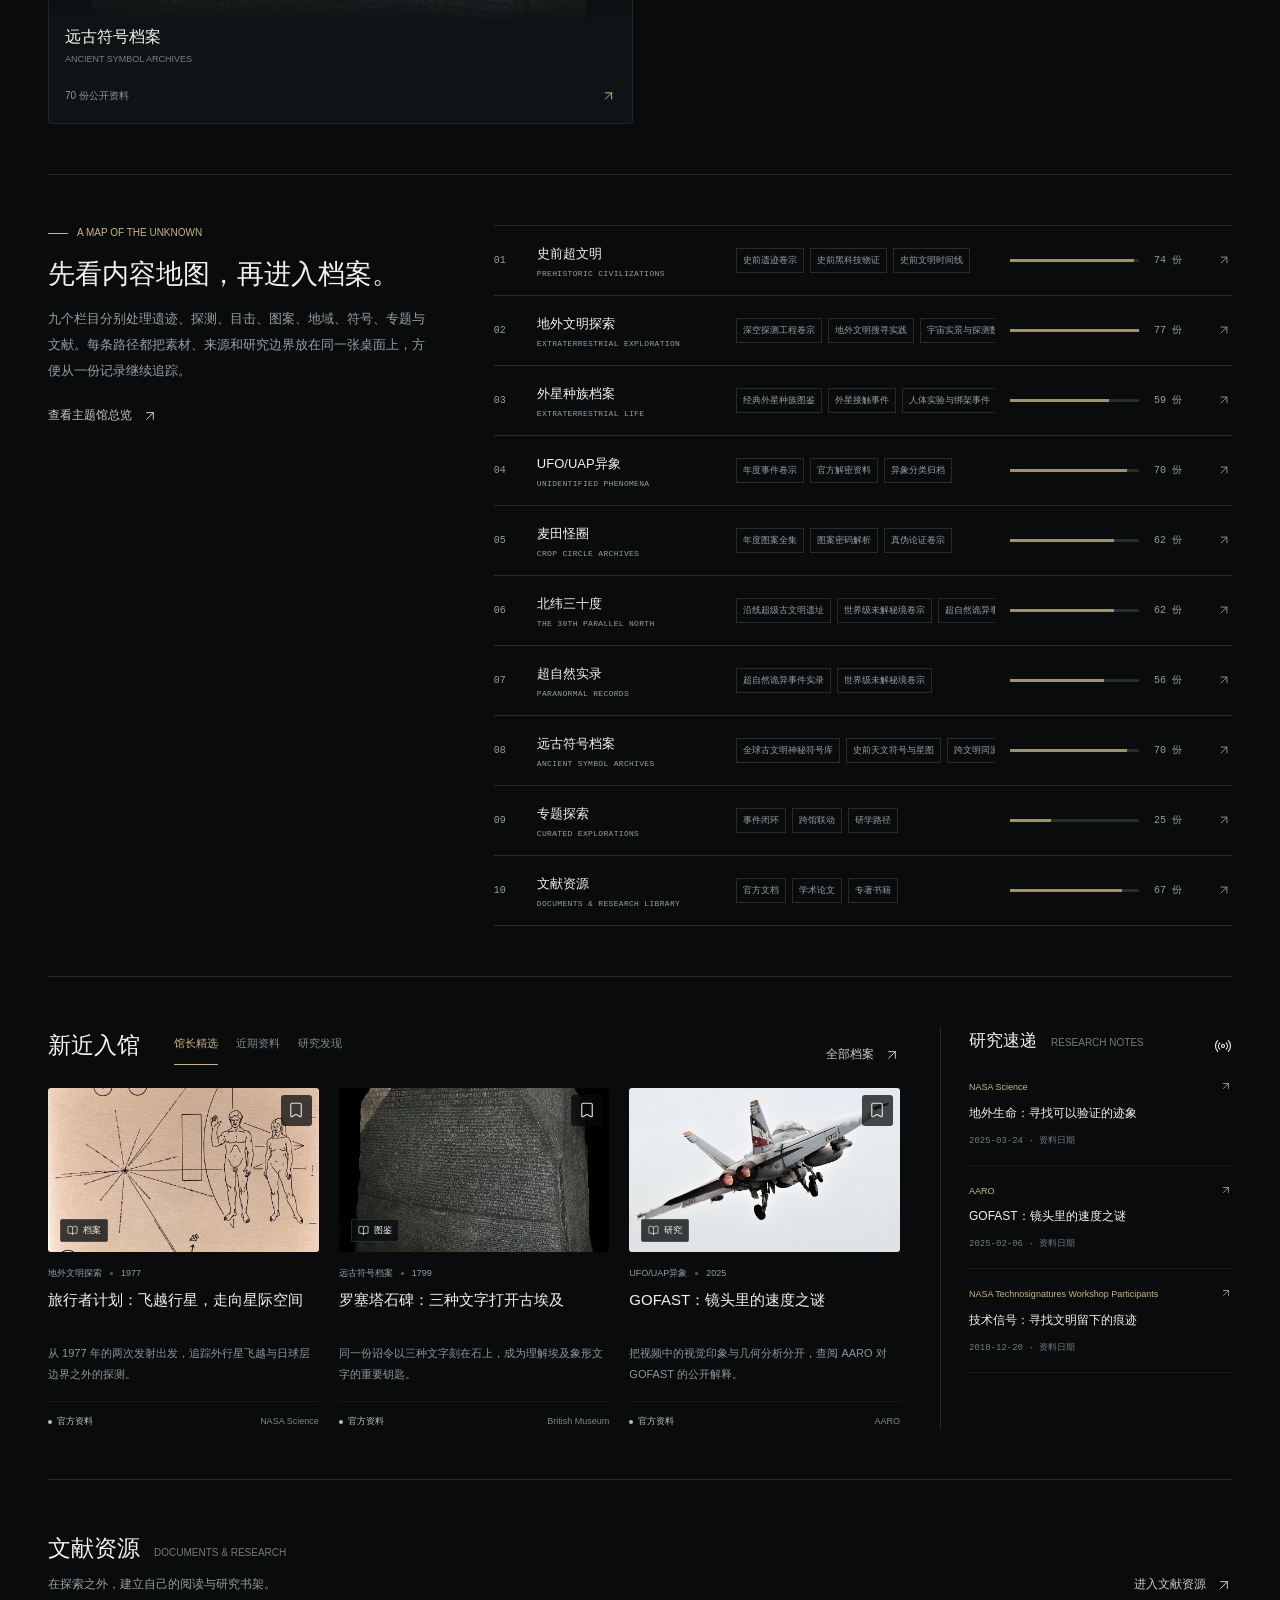
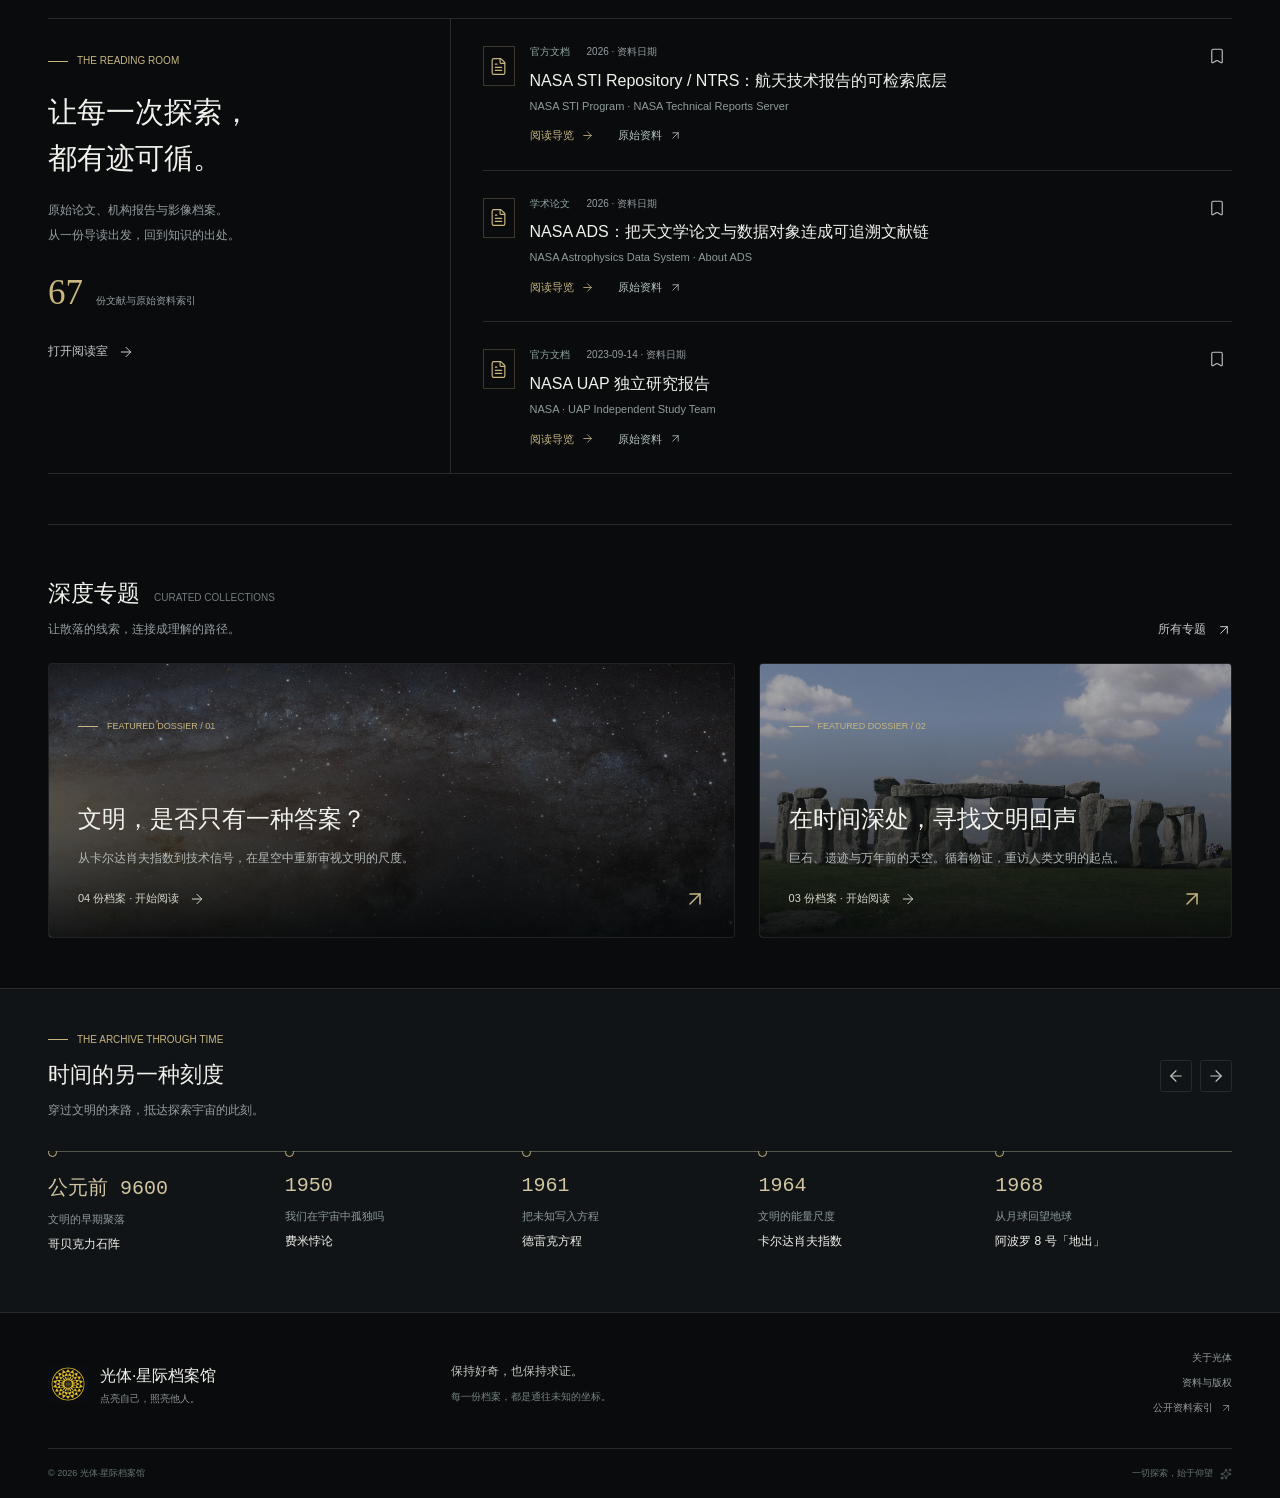
==== commit 0f4d2c1c: "批次I23：九分馆继续补强新增5条档案，全站达591条 - mysteries超自然实录馆 54→56：USS Scorpion核潜艇（1968年沉没+声学档案+冷战信息管控）、图利纸草（古代UFO报" ====
--- a/index.html
+++ b/index.html
@@ -68,6 +68,7 @@
     <script defer src="content-expansion-i19.js"></script>
     <script defer src="content-expansion-i21.js"></script>
     <script defer src="content-expansion-i22.js"></script>
+    <script defer src="content-expansion-i23.js"></script>
     <script defer src="content-expansion-i20.js"></script>
     <script defer src="content-expansion-appendix-d3.js"></script>
     <script defer src="content-expansion-appendix-b2.js"></script>
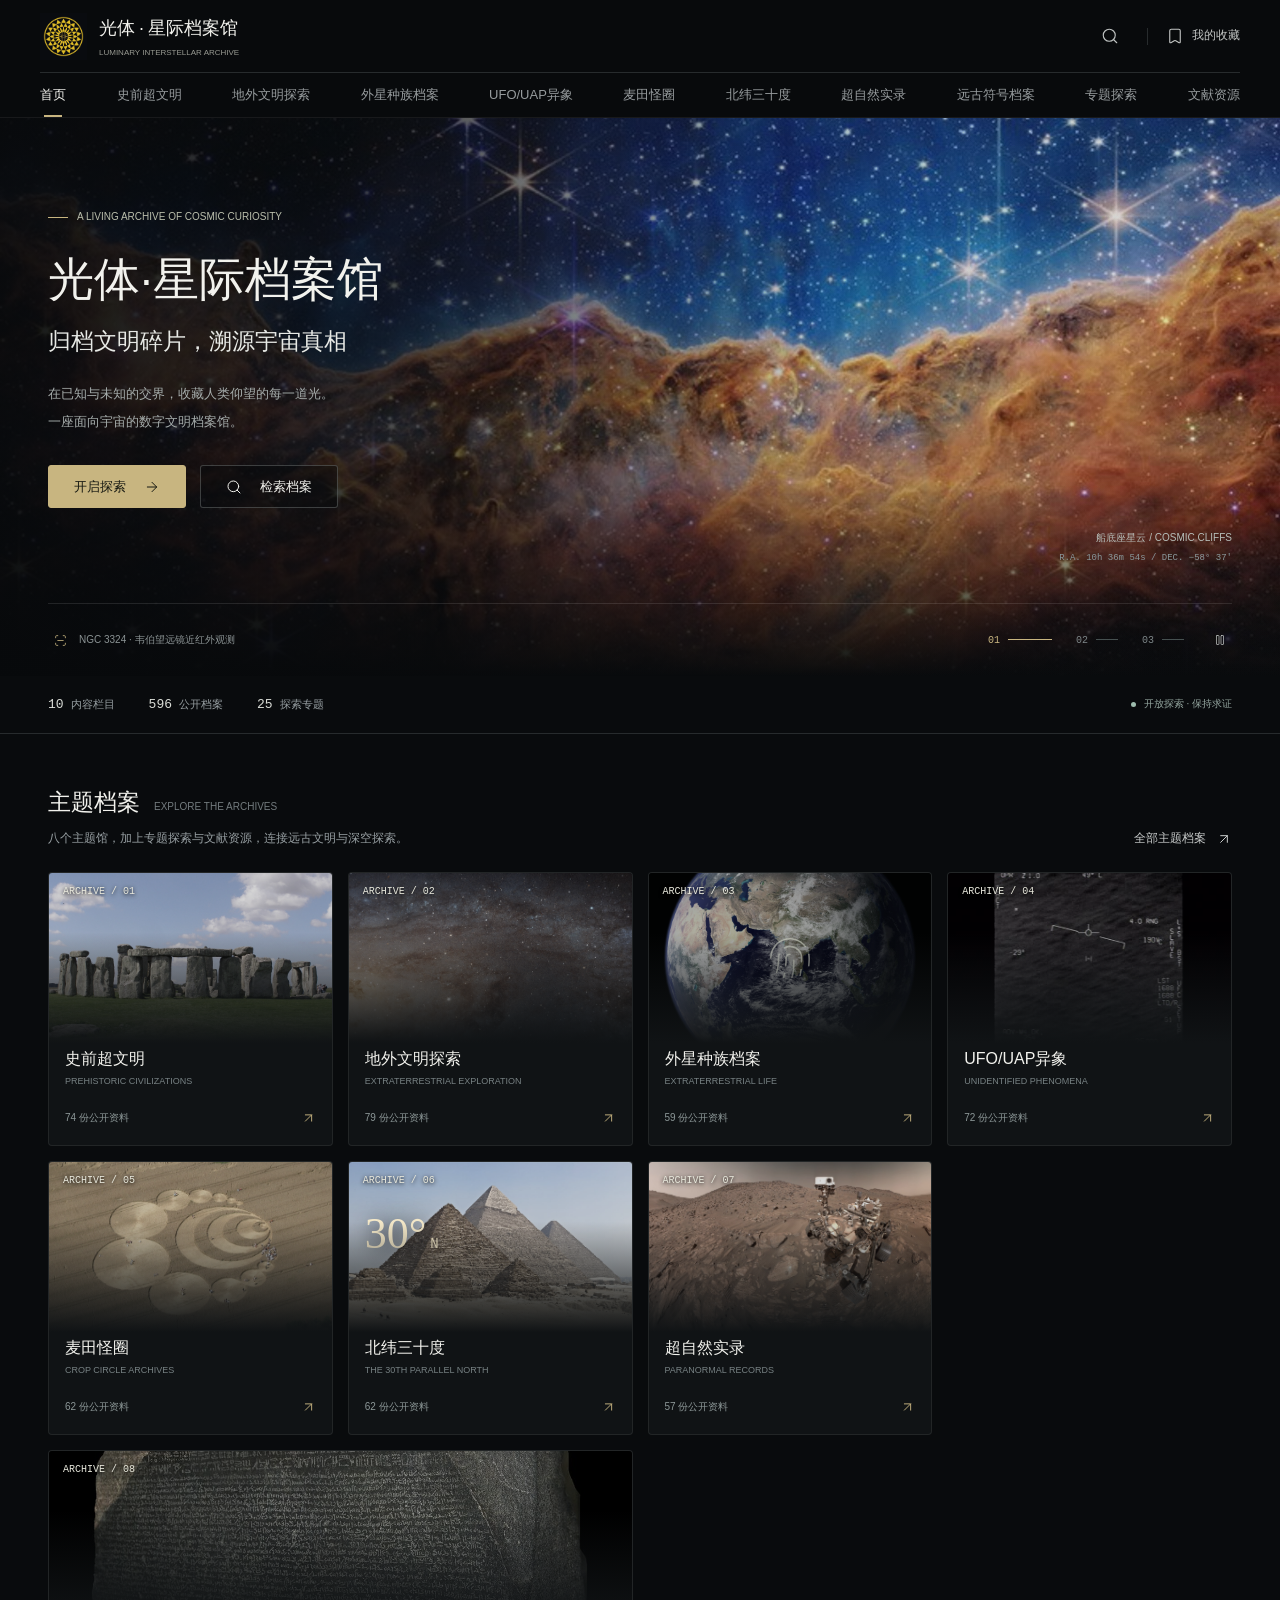
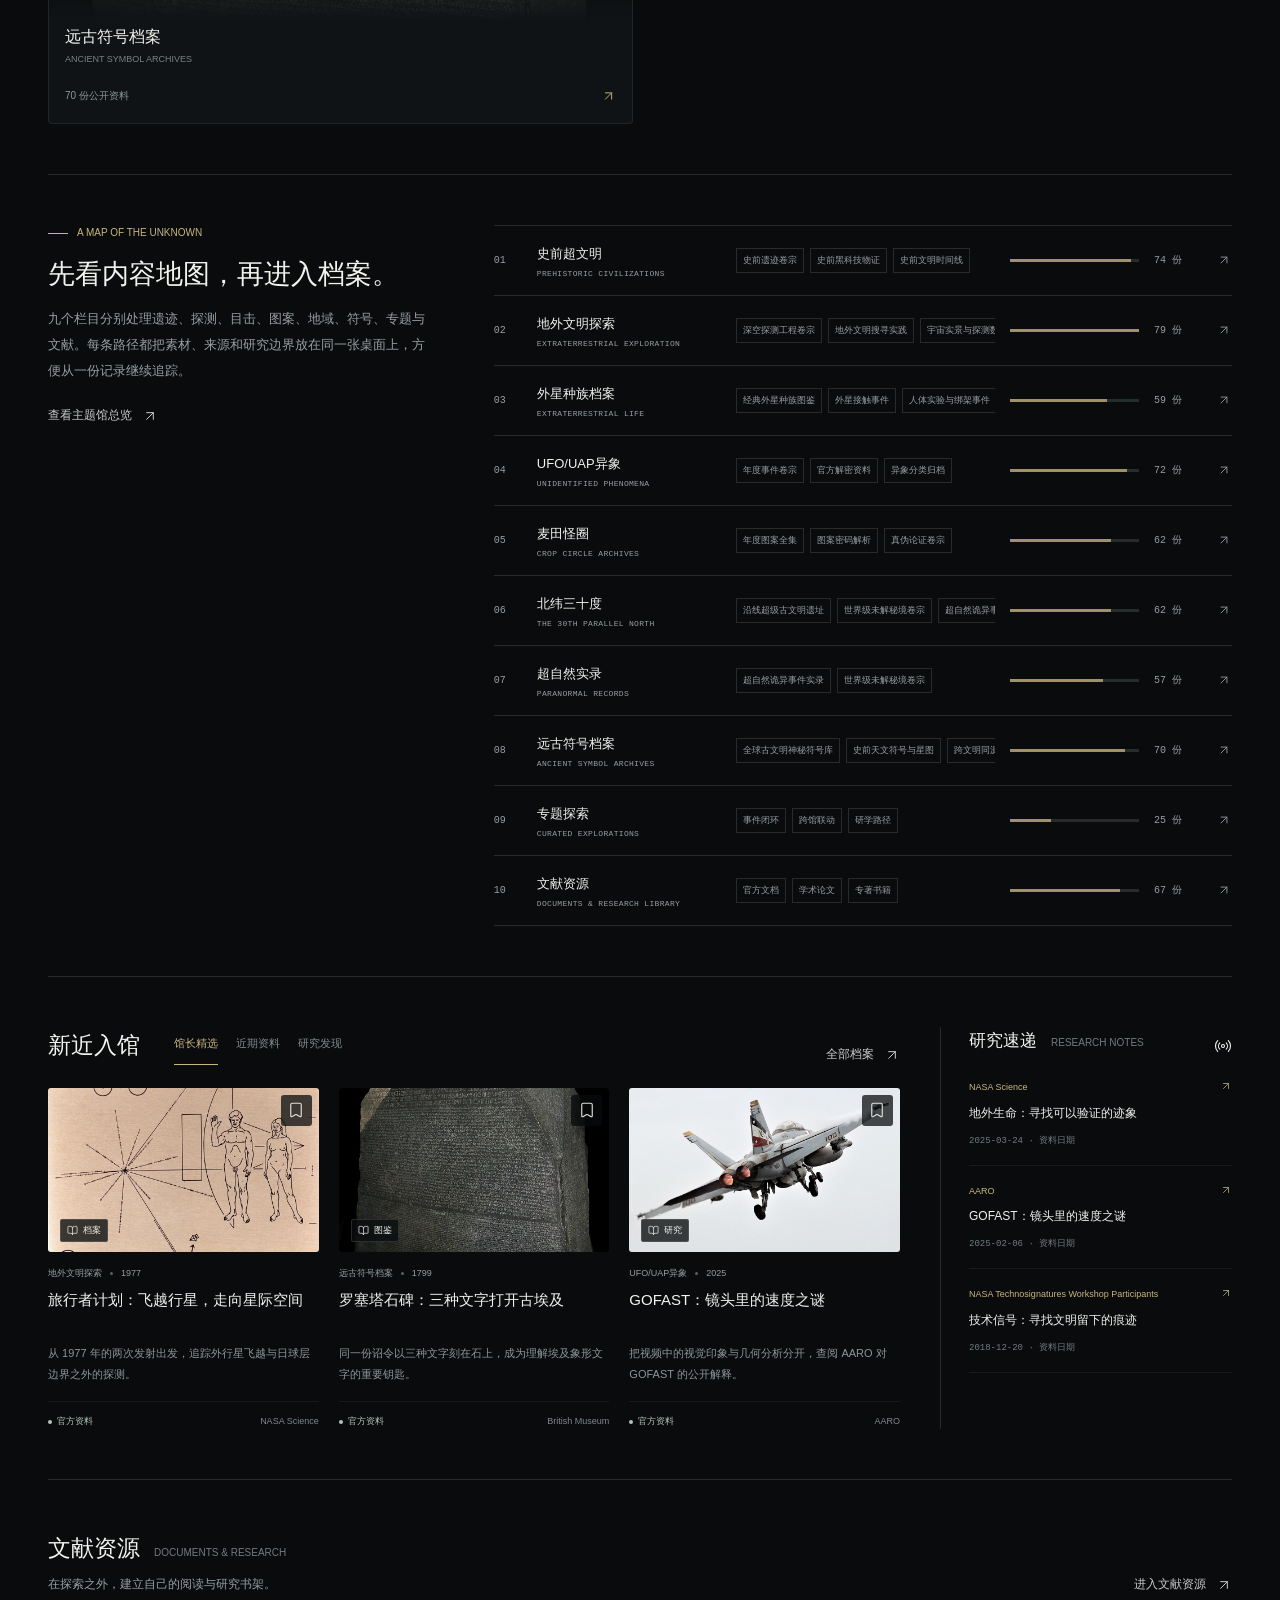
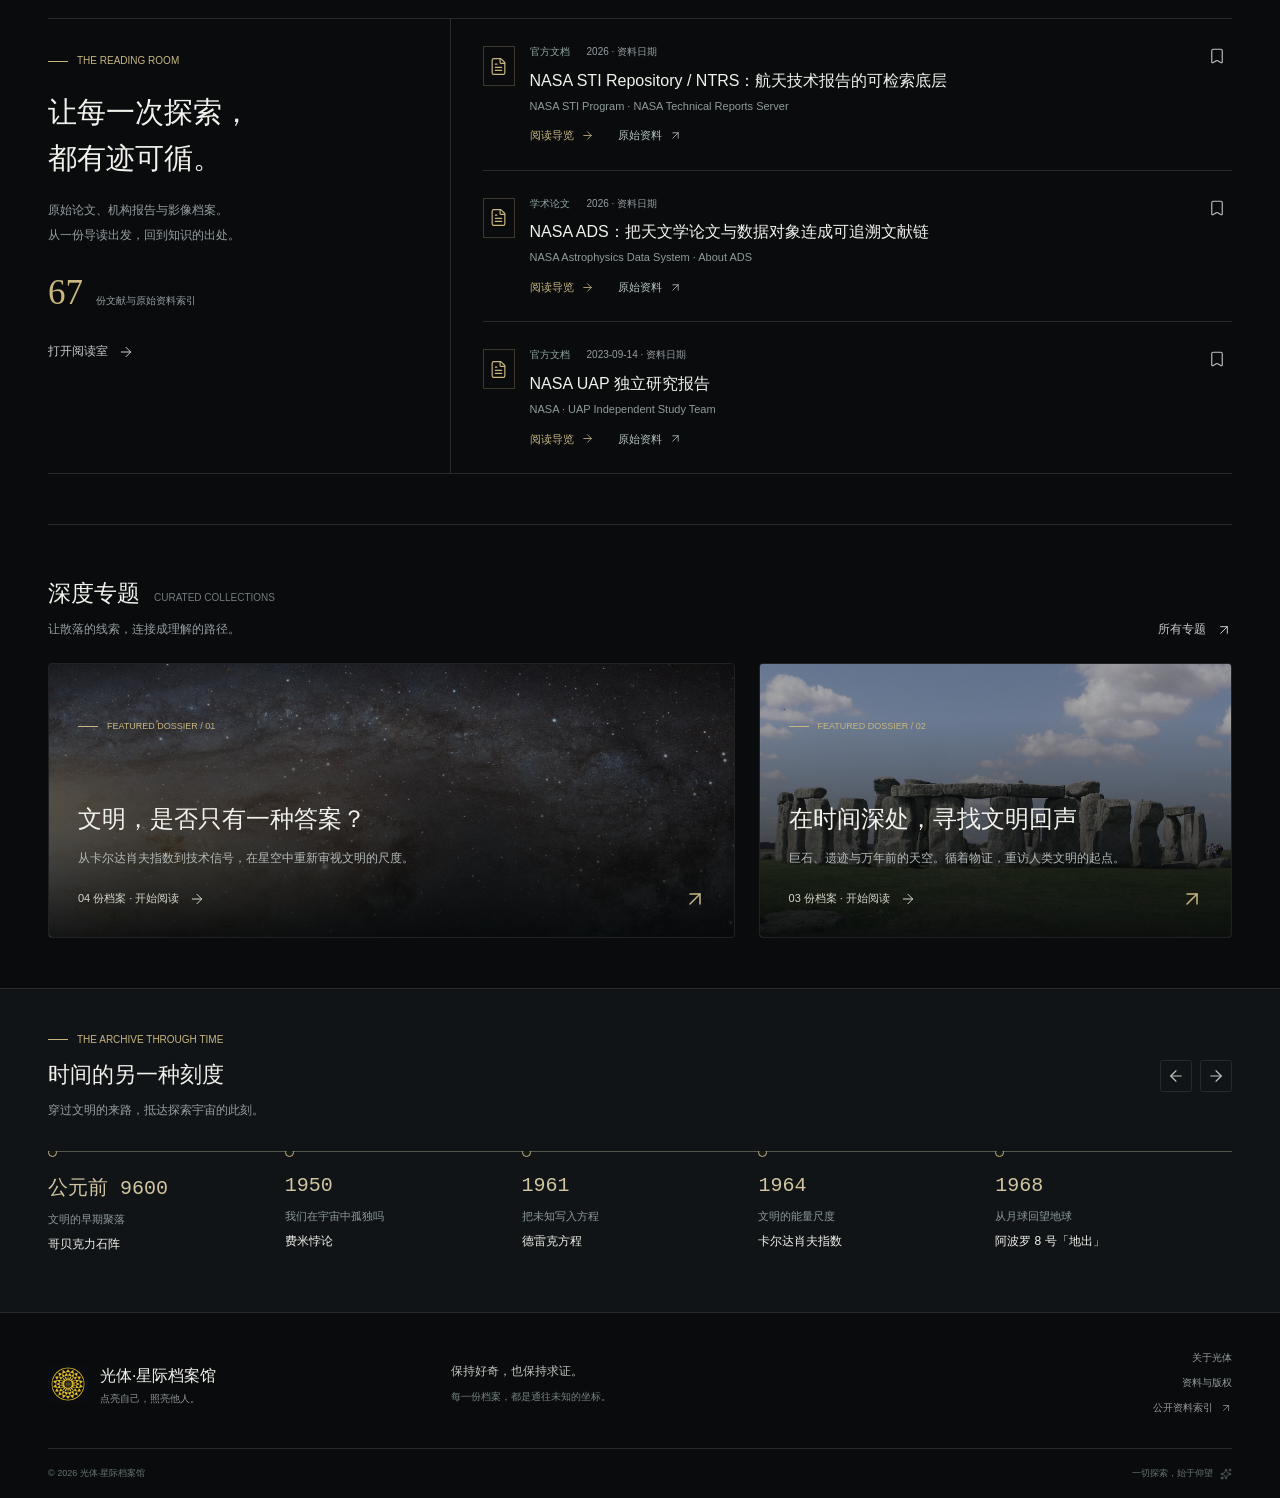
==== commit 2aba84c5: "批次I24：九分馆继续补强新增5条档案，全站达596条 - uap：Castle Bravo 1954（15百万吨误算+保密工程制造UFO叙事的因果链）、U-2击落事件（Gary Powers+CIA" ====
--- a/index.html
+++ b/index.html
@@ -69,6 +69,7 @@
     <script defer src="content-expansion-i21.js"></script>
     <script defer src="content-expansion-i22.js"></script>
     <script defer src="content-expansion-i23.js"></script>
+    <script defer src="content-expansion-i24.js"></script>
     <script defer src="content-expansion-i20.js"></script>
     <script defer src="content-expansion-appendix-d3.js"></script>
     <script defer src="content-expansion-appendix-b2.js"></script>
